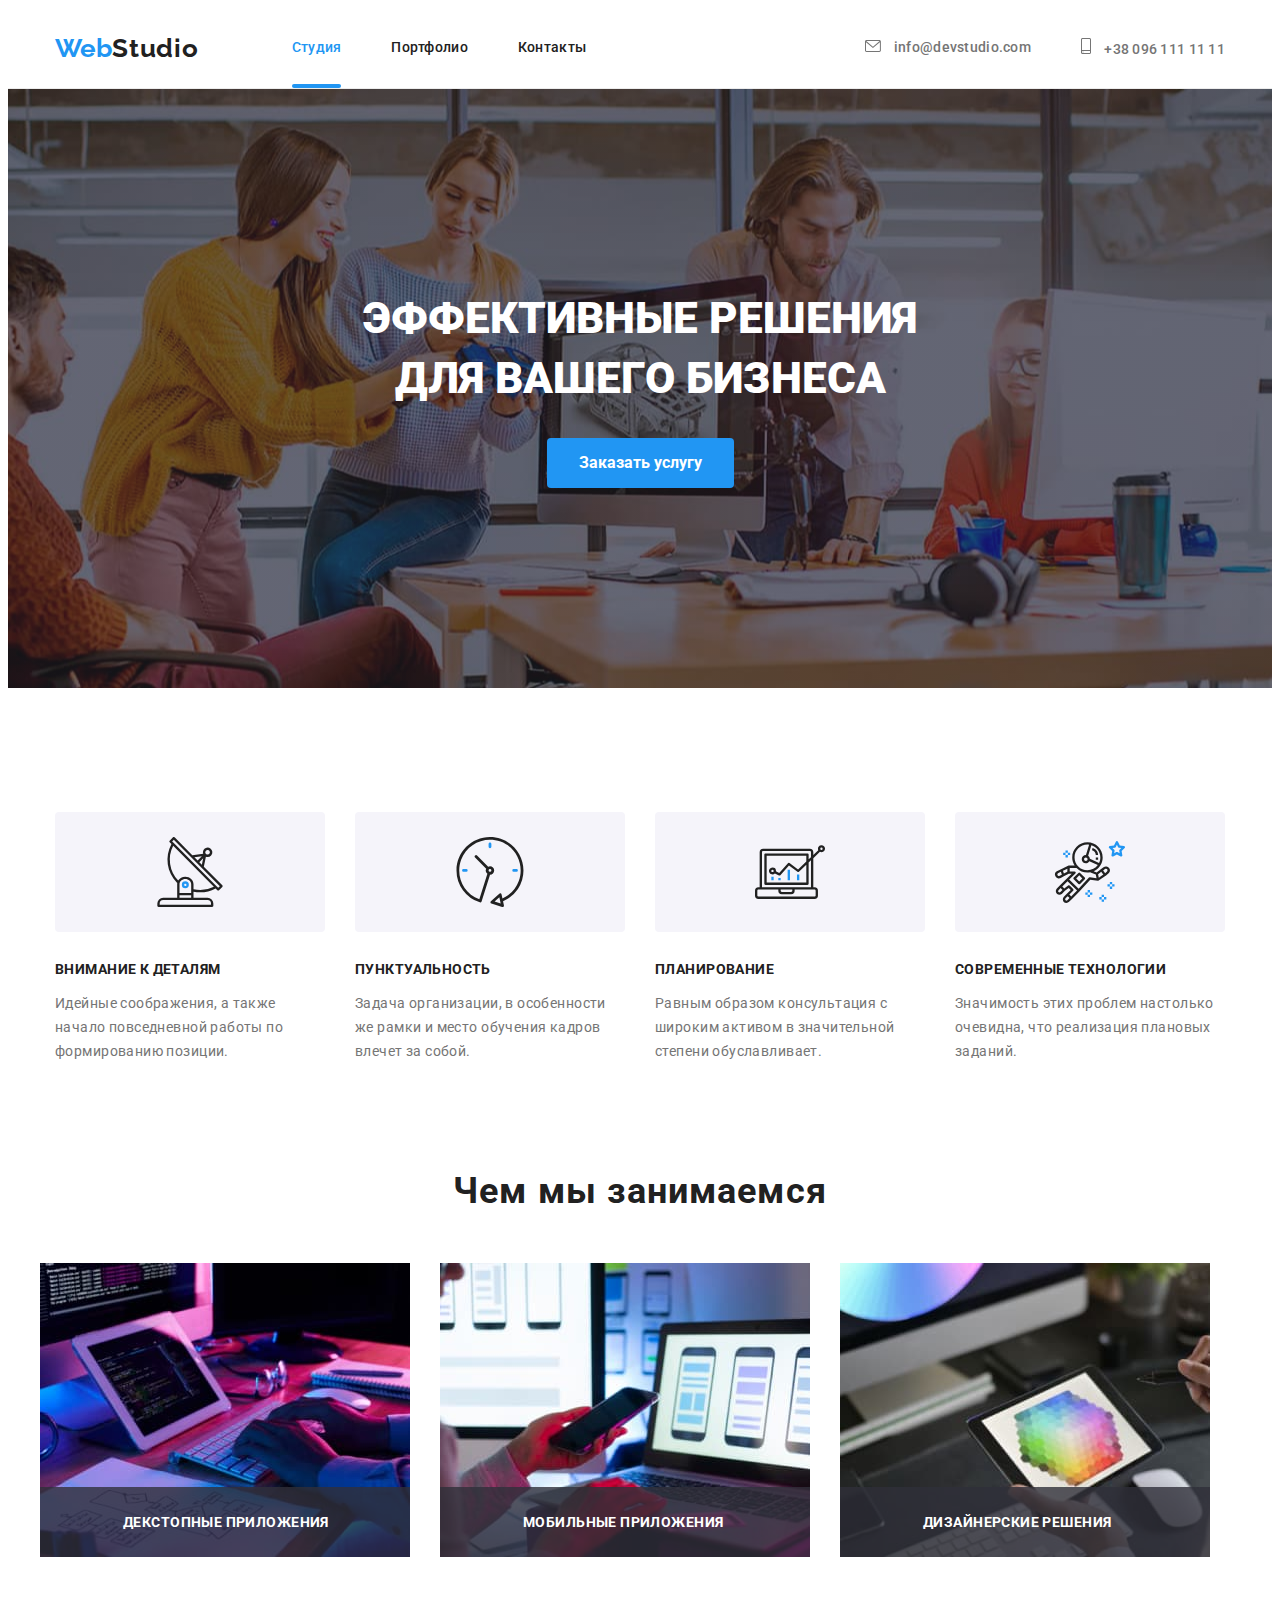
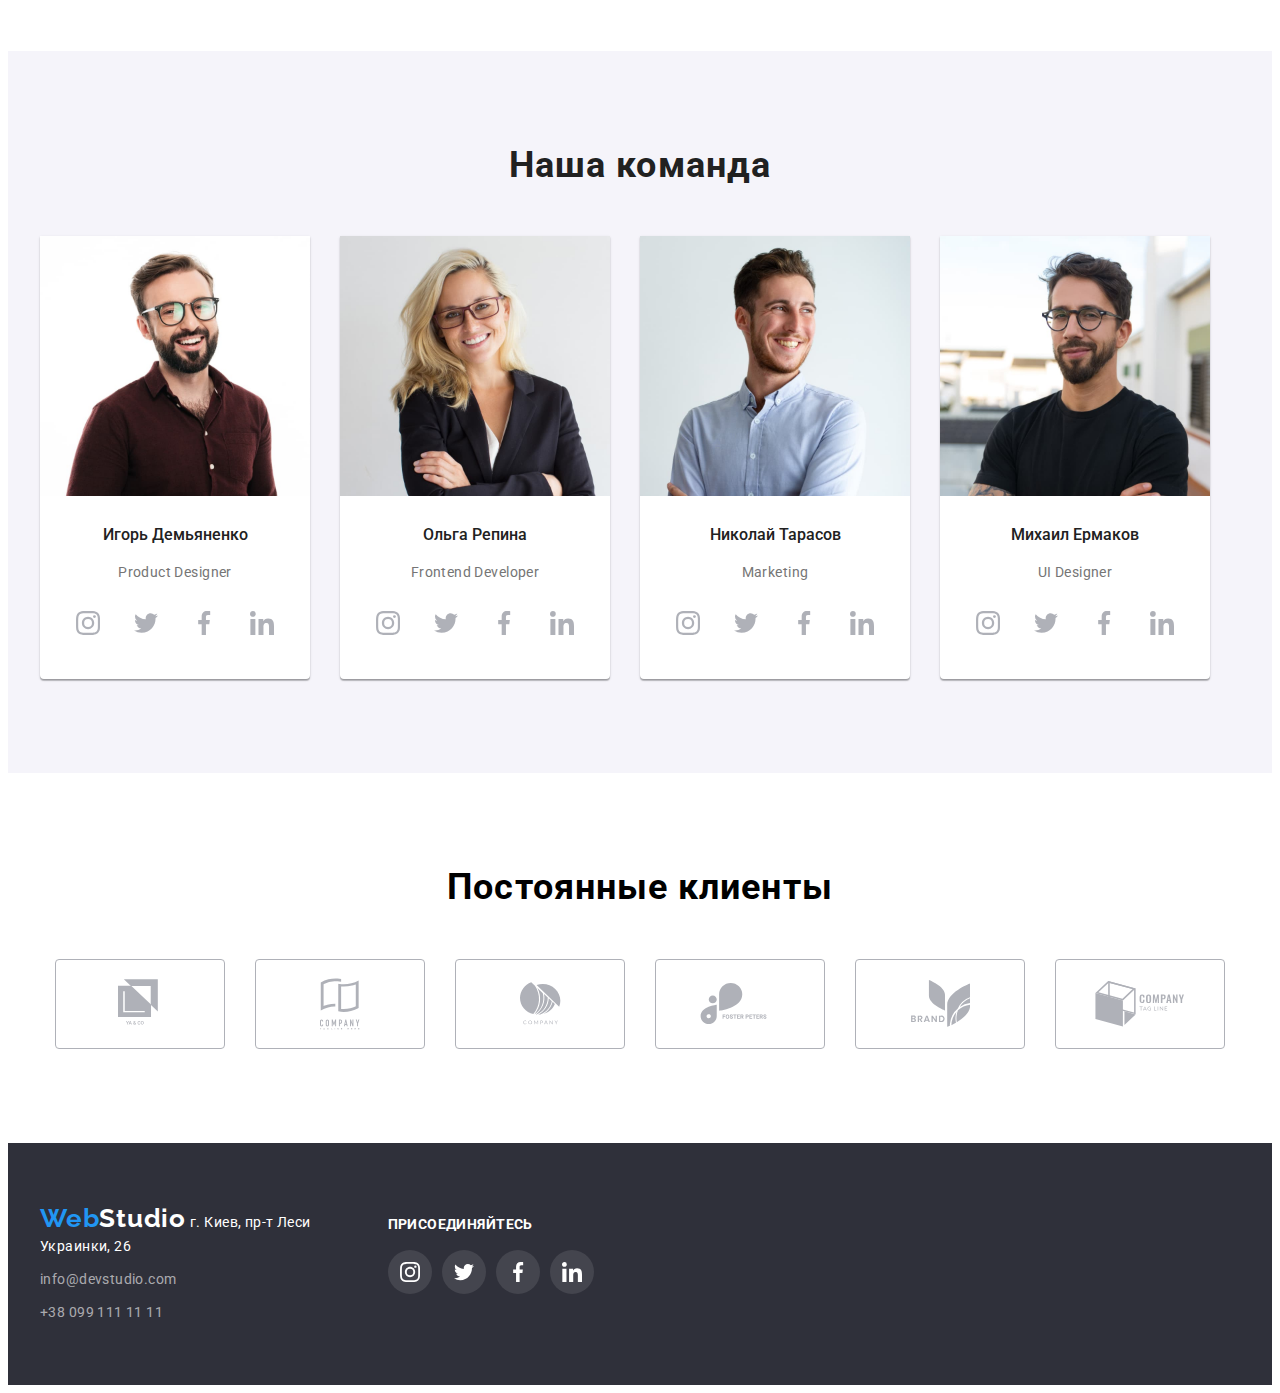
==== index.html @ 26e31c84 "cx" ====
<!DOCTYPE html>
<html lang="ru">

<head>

    <meta charset="UTF-8">
    <meta name="viewport" content="width=device-width, initial-scale=1.0">
    <title>Studio</title>
    <link rel="preconnect" href="https://fonts.gstatic.com">
    <link
        href="https://fonts.googleapis.com/css2?family=Raleway:wght@700&family=Roboto:wght@400;500;700;900&display=swap"
        rel="stylesheet">
    <link rel="stylesheet" href="https://cdnjs.cloudflare.com/ajax/libs/modern-normalize/0.2.0/modern-normalize.css"
        integrity="sha512-oxqL25oMBPTFLK5OOR4U/Y//5oyc+3B8MJVTuGD2FLdyA+VXlhKMyQ7YjHNSI5+CLk0UdMLw1lV64dDuT1Batw=="
        crossorigin="anonymous" />
    <link rel="stylesheet" href="css/style.css">


</head>

<body>
    <!--шапка-->
    <header>


        <nav class="conteiner-header main-nav">
            <a href="" class="logo">Web<span class="logotip">Studio</span></a>
            <ul class="menu-nav list">
                <li class="item ">
                    <a href="./index.html" class="saite-nav1 link-current">Студия</a>
                </li>
                <li class="item">
                    <a href="./portfolio.html" class="saite-nav1 ">Портфолио</a>
                </li>
                <li class="item">
                    <a href="" class="saite-nav1">Контакты</a>
                </li>
            </ul>

            <ul class="contacts list">

                <li class="item link ">


                    <a href="mailto:info@devstudio.com" class="saite-contacts">
                        <svg class="icon-mail ">
                            <use href=".//images/svg/clients.svg#envelope"></use>

                        </svg>
                        info@devstudio.com</a>

                </li>


                <li class="item link ">

                    <a href="tel:+380961111111" class="saite-contacts ">
                        <svg class="icon-phone">
                            <use href=".//images/svg/clients.svg#smartphone"></use>

                        </svg>
                        +38 096 111 11 11 </a>
                </li>

            </ul>

        </nav>

    </header>
    <!--Уникальный контент-->
    <main>

        <section class="hero">

            <h1 class="hero-title">ЭФФЕКТИВНЫЕ РЕШЕНИЯ <br> ДЛЯ ВАШЕГО БИЗНЕСА </h1>
            <button type="button" class="buttons" data-modal-open><span class="buts">Заказать услугу</span></button>


        </section>

        <!-- Наше преимущество-->
        <section class="section-about-us">
            <div class="section">
                <h2></h2>
                <ul class="about-us">
                    <li class=" feature1 feature-icon">

                        <h3 class="section-about-us-title">ВНИМАНИЕ К ДЕТАЛЯМ</h3>
                        <p>Идейные соображения, а также начало повседневной работы по формированию позиции.</p>
                    </li>
                    <li class="feature1 feature-icon">
                        <h3 class="section-about-us-title">ПУНКТУАЛЬНОСТЬ</h3>
                        <p>Задача организации, в особенности же рамки и место обучения кадров влечет за собой.</p>
                    </li>
                    <li class="feature1 feature-icon">

                        <h3 class="section-about-us-title">ПЛАНИРОВАНИЕ</h3>
                        <p>Равным образом консультация с широким активом в значительной степени обуславливает.</p>
                    </li>
                    <li class="feature1 feature-icon">

                        <h3 class="section-about-us-title">СОВРЕМЕННЫЕ ТЕХНОЛОГИИ</h3>
                        <p>Значимость этих проблем настолько очевидна, что реализация плановых заданий.</p>
                    </li>
                </ul>
            </div>
        </section>
        <!--Чем мы занимаемся-->
        <section class="container ">
            <!--Чем мы занимаемся-->

            <h2 class="what-we-do list">Чем мы занимаемся</h2>
            <ul class="block-title ">
                <li class="grid-title">

                    <img src="./images/img.jpg" alt="набор кода" width="370">
                    <p class="card-bg text">ДЕКСТОПНЫЕ ПРИЛОЖЕНИЯ</p>

                </li>
                <li class="grid-title">
                    <img src="./images/img1.jpg" alt="мобильное устройство" width="370">
                    <p class="card-bg text">МОБИЛЬНЫЕ ПРИЛОЖЕНИЯ</p>
                </li>
                <li class="grid-title">
                    <img src="./images/img2.jpg" alt="цветовая палитра" width="370">
                    <p class="card-bg text">ДИЗАЙНЕРСКИЕ РЕШЕНИЯ</p>
                </li>
            </ul>

        </section>
        <!--Наша команда-->


        <div class="banners">
            <section class="container section">

                <h2 class="we-1">Наша команда</h2>
                <ul class="our-team list">

                    <li class="team">
                        <img src="./images/img4.jpg" alt="Игорь Демьяненко" width="270">
                        <h3>Игорь Демьяненко</h3>
                        <p class="ihor1">Product Designer</p>
                        <ul class="social-team">
                            <li class="social-icon-link link">
                                <a href="" class="social-icon-link link">
                                    <svg class="team-icon link">
                                        <use href=".//images/svg/social-sprite.svg#instagram-2"></use>

                                    </svg>
                                </a>
                            </li>
                            <li class="social-icon-link link">
                                <a href="" class="social-icon-link link">
                                    <svg class="team-icon link">
                                        <use href=".//images/svg/social-sprite.svg#twitter-1"></use>

                                    </svg>
                                </a>
                            </li>
                            <li class="social-icon-link  link">
                                <a href="" class="social-icon-link link">
                                    <svg class="team-icon link">
                                        <use href=".//images/svg/social-sprite.svg#facebook-1"></use>

                                    </svg>
                                </a>
                            </li>
                            <li class="social-icon-link link">
                                <a href="" class="social-icon-link link">
                                    <svg class="team-icon link">
                                        <use href=".//images/svg/social-sprite.svg#linkedin-1"></use>

                                    </svg>
                                </a>
                            </li>
                        </ul>
                    </li>

                    <li class="team teams ">
                        <img src="./images/img5.jpg" alt="Ольга Репина" width="270">
                        <h3>Ольга Репина</h3>
                        <p class="ihor1">Frontend Developer</p>
                        <ul class="social-team">
                            <li class="social-icon-link link">
                                <a href="" class="social-icon-link link">
                                    <svg class="team-icon link">
                                        <use href=".//images/svg/social-sprite.svg#instagram-2"></use>

                                    </svg>
                                </a>
                            </li>
                            <li class="social-icon-link link">
                                <a href="" class="social-icon-link link">
                                    <svg class="team-icon link">
                                        <use href=".//images/svg/social-sprite.svg#twitter-1"></use>

                                    </svg>
                                </a>
                            </li>
                            <li class="social-icon-link  link">
                                <a href="" class="social-icon-link link">
                                    <svg class="team-icon link">
                                        <use href=".//images/svg/social-sprite.svg#facebook-1"></use>

                                    </svg>
                                </a>
                            </li>
                            <li class="social-icon-link  link">
                                <a href="" class="social-icon-link link">
                                    <svg class="team-icon link">
                                        <use href=".//images/svg/social-sprite.svg#linkedin-1"></use>

                                    </svg>
                                </a>
                            </li>
                        </ul>
                    </li>
                    <li class="team teams">
                        <img src="./images/img6.jpg" alt="Николай Тарасов" width="270">
                        <h3>Николай Тарасов</h3>
                        <p class="ihor1">Marketing</p>
                        <ul class="social-team">
                            <li class="social-icon-link">
                                <a href="" class="social-icon-link link">
                                    <svg class="team-icon link">
                                        <use href=".//images/svg/social-sprite.svg#instagram-2"></use>

                                    </svg>
                                </a>
                            </li>
                            <li class="social-icon-link">
                                <a href="" class="social-icon-link link">
                                    <svg class="team-icon link">
                                        <use href=".//images/svg/social-sprite.svg#twitter-1"></use>

                                    </svg>
                                </a>
                            </li>
                            <li class="social-icon-link ">
                                <a href="" class="social-icon-link link">
                                    <svg class="team-icon link">
                                        <use href=".//images/svg/social-sprite.svg#facebook-1"></use>

                                    </svg>
                                </a>
                            </li>
                            <li class="social-icon-link">
                                <a href="" class="social-icon-link link">
                                    <svg class="team-icon link">
                                        <use href=".//images/svg/social-sprite.svg#linkedin-1"></use>

                                    </svg>
                                </a>
                            </li>
                        </ul>
                    </li>
                    <li class="team teams">
                        <img src="./images/img7.jpg" alt="Михаил Ермаков" width="270">
                        <h3>Михаил Ермаков</h3>
                        <p class="ihor1">UI Designer</p>
                        <ul class="social-team">
                            <li class="social-icon-link">
                                <a href="" class="social-icon-link link">
                                    <svg class="team-icon link">
                                        <use href=".//images/svg/social-sprite.svg#instagram-2"></use>

                                    </svg>
                                </a>
                            </li>
                            <li class="social-icon-link">
                                <a href="" class="social-icon-link link">
                                    <svg class="team-icon link">
                                        <use href=".//images/svg/social-sprite.svg#twitter-1"></use>

                                    </svg>
                                </a>
                            </li>
                            <li class="social-icon-link ">
                                <a href="" class="social-icon-link link">
                                    <svg class="team-icon link">
                                        <use href=".//images/svg/social-sprite.svg#facebook-1"></use>

                                    </svg>
                                </a>
                            </li>
                            <li class="social-icon-link">
                                <a href="" class="social-icon-link link">
                                    <svg class="team-icon link">
                                        <use href=".//images/svg/social-sprite.svg#linkedin-1"></use>

                                    </svg>
                                </a>
                            </li>
                        </ul>
                    </li>
                </ul>

            </section>
        </div>

        <section class="client-position sections">
            <div class="hh">
                <h2 class="position">Постоянные клиенты</h2>

                <ul class="lf grid">
                    <li class="fl  grid-item">

                        <a href="" class=" link  icon-client" target="_self" rel="noreferrer noopener">
                            <svg class="client link" width="44" height="49">
                                <use href=".//images/svg/clients.svg#logo-1"></use>
                            </svg>
                        </a>
                    </li>
                    <li class="fl  grid-item">
                        <a href="" class=" link icon-client" target="_self" rel="noreferrer noopener">
                            <svg class="client link" width="40" height="52">
                                <use href=".//images/svg/clients.svg#logo-2"></use>
                            </svg>
                        </a>
                    </li>
                    <li class="fl  grid-item">
                        <a href="" class=" link icon-client" target="_self" rel="noreferrer noopener">
                            <svg class="client link" width="41" height="43">
                                <use href=".//images/svg/clients.svg#logo-3"></use>
                            </svg>
                        </a>
                    </li>
                    <li class="fl  grid-item">
                        <a href="" class=" link icon-client" target="_self" rel="noreferrer noopener">
                            <svg class="client  link" width="80" height="42">
                                <use href=".//images/svg/clients.svg#logo-4"></use>
                            </svg>
                        </a>
                    </li>
                    <li class="fl  grid-item">
                        <a href="" class=" link icon-client" target="_self" rel="noreferrer noopener">
                            <svg class="client link" width="59" height="47">
                                <use href=".//images/svg/clients.svg#logo-5"></use>
                            </svg>
                        </a>
                    </li>
                    <li class="fls  grid-item">
                        <a href="" class=" link icon-client" target="_self" rel="noreferrer noopener">
                            <svg class="client link" width="90" height="46">
                                <use href=".//images/svg/clients.svg#logo-6"></use>
                            </svg>
                        </a>
                    </li>

                </ul>
            </div>
        </section>

    </main>
    <!--подвал-->

    <footer class="footer">
        <div class="container our-contacts">
            <div class="card-footer">
                <a class="link logos" href="./index.html"><span class="logo-color">Web</span>Studio</a>
                <a class="address link" href="https://goo.gl/maps/kpo2gFMixc3sEq3g6" rel="noopener noreferrer nofollow"
                    target="_blank">г. Киев, пр-т Леси Украинки, 26</a>
                <ul class="list">
                    <li class="address-item ">
                        <a class="contacts-footer link" href="mailto:info@devstudio.com">info@devstudio.com</a>
                    </li>
                    <li class="address-item"><a class="contacts-footer" href="tel:+380991111111">+38 099 111 11 11</a>
                    </li>
                </ul>
            </div>
            <div class="card-footer social-networks">
                <h2 class="join">присоединяйтесь</h2>
                <ul class="list social-networks-list">
                    <li class="networks-list">
                        <a class="networks-list-link link" href="https://www.instagram.com/dad_maksim/?hl=ru"
                            aria-label="Ссылка на instagram" target="_self" rel="noreferrer noopener">
                            <svg class="network-icon link" width="20px" height="20px">
                                <use href=".//images/svg/sprite.svg#instagram"></use>
                            </svg>
                        </a>
                    </li>
                    <li class="networks-list">
                        <a class="networks-list-link link" href="" aria-label="Ссылка на twitter" target="_self"
                            rel="noreferrer noopener">
                            <svg class="network-icon link" width="20px" height="20px">
                                <use href=".//images/svg/sprite.svg#twitter"></use>
                            </svg>
                        </a>
                    </li>
                    <li class="networks-list">
                        <a class="networks-list-link link" href="" aria-label="Ссылка на facebook" target="_self"
                            rel="noreferrer noopener">
                            <svg class="network-icon" width="20px" height="20px">
                                <use href=".//images/svg/sprite.svg#facebook"></use>
                            </svg>
                        </a>
                    </li>
                    <li class="networks-list">
                        <a class="networks-list-link link" href="" aria-label="Ссылка на linkedin" target="_self"
                            rel="noreferrer noopener">
                            <svg class="network-icon" width="20px" height="20px">
                                <use href=".//images/svg/sprite.svg#linkedin"></use>
                            </svg>
                        </a>
                    </li>
                </ul>

            </div>
            <!--<div class="card-footer">
    <p>Подпишитесь на рассылку</p>
</div>-->
        </div>
    </footer>
<div class="backdrop is-hidden" data-modal>
    <div class="modal">
        <button class="buttom-close" data-modal-close>

            <svg class="icon-close" width="11" height="11">
                <use href="./images/close-new.svg#icon-close"></use>
            </svg>
        </button>
        <form>
            <h3 class="form-text">Оставьте свои данные, мы вам перезвоним</h3>
            <label for="name">Имя</label>
            <input type="text" name="name" id="name">

            <label for="phone">Телефон</label>
            <input type="tel" name="phone" id="phone">

            <label for="mail">Почта</label>
            <input type="email" name="mail" id="mail">
            <button type="submit">Отправить</button>
        </form>

    </div>
</div>
<script src="./js/modal.js"></script>
<script>
    (() => {

        document
            .querySelector('.js-speaker-form')
            .addEventListener('submit', e => {

                e.preventDefault();



                new FormData(e.currentTarget).forEach((value, name) =>

                    console.log(`${name}: ${value}`),

                );

            });

    })();
</script>
</body>



</html>
---- css/style.css ----
html {
  box-sizing: border-box;
}

*,
*::after,
*::before {
  box-sizing: inherit;
}

h1,
h2,
h3,
h4,
h5,
h6,
p {
  margin-top: 0;
}
.list {
  list-style: none;
  padding-left: 0;
  margin: 0;
}

.link {
  text-decoration: none;
  color: inherit;

  transition: transform 500ms cubic-bezier(0.4, 0, 0.2, 1), background-color 500ms cubic-bezier(0.4, 0, 0.2, 1);
}
img {
  display: block;
  max-width: 100%;
  height: auto;
}
:root {
  --background-color: #fff;
  --primary-text-color: #757575;
  --hover-color: #2196f3;
  --title-color: #212121;
  --white-color-text: #ffffff;
  --text-black-color: #000000;
  --bg-color: #2f303a;
  --buttos-hover-color: #188ce8;
  --our-backgraund-color: #f5f4fa;
  --portfolio-background-color: #e5e5e5;
  --social-team-icon-color: #afb1b8;

  --card-set-gap: 30px;
  --card-shadow-hover: 0px 1px 1px rgba(0, 0, 0, 0.12), 0px 4px 4px rgba(0, 0, 0, 0.06), 1px 4px 6px rgba(0, 0, 0, 0.16);
  --card-shadow: 0px 0px 0px 1px rgba(0, 0, 0, 0.12);
  --foto-bg-color: rgba(47, 48, 58, 0.8);
}

.body {
  font-family: 'Roboto', sans-serif;
  font-family: 'Raleway', sans-serif;
  background-color: var(--background-color);
  margin: 0px;
  line-height: 1.5;
}

a {
  text-decoration: none;
}

ul {
  list-style: none;
}

p {
  font-family: Roboto;
  font-style: normal;
  font-weight: normal;
  font-size: 14px;
  line-height: 1.71;
  /* or 171% */

  letter-spacing: 0.03em;
  color: var(--primary-text-color);
}
h2 {
  font-family: Roboto;
  font-style: normal;
  font-weight: bold;
  font-size: 36px;
  line-height: 1.16;
  text-align: center;
  letter-spacing: 0.03em;

  color: var(--title-color);
}
/* CONTAINER */
.containers-portfolio {
  width: 1200px;
  padding-left: 15px;
  padding-right: 15px;
  margin-left: auto;
  margin-right: auto;
}
.conteiner-header {
  margin-right: auto;
  margin-left: auto;
  padding: 0px 15px;
  width: 1200px;
  height: 80px;
}
header {
  border-bottom: 1px solid #ececec;
}

.logo {
  font-family: Raleway;
  font-style: normal;
  font-weight: bold;
  font-size: 26px;
  line-height: 1.19;
  color: var(--hover-color);
}

.logotip {
  font-family: Raleway;
  font-style: normal;
  font-weight: bold;
  font-size: 26px;
  line-height: 1.19;
  /* identical to box height */

  letter-spacing: 0.03em;
  color: var(--title-color);
}

.logo:hover,
.logotip:hover {
  color: var(--hover-color);
}
.link-current,
.link:hover,
.link:focus,
.contacts:focus,
.contacts:hover,
.contacts-footer:hover,
.contacts-footer:focus {
  color: var(--special-text-color);
}
.link-current {
  position: relative;
}
.link-current::after {
  position: absolute;
  content: '';
  display: block;
  height: 4px;
  width: 100%;
  border-radius: 2px;
  bottom: 0;

  background-color: var(--hover-color);
}

/*main-nav*/
.main-nav {
  display: flex;
  align-items: center;
}

/*menu*/
.menu-nav .item + .item {
  margin-left: 50px;
}

.menu-nav {
  display: flex;
  margin-left: 93px;
}

.saite-nav1 {
  display: block;
  padding-top: 32px;
  padding-bottom: 32px;

  font-family: Roboto;
  font-style: normal;
  font-weight: 500;
  font-size: 14px;
  line-height: 1.14;
  letter-spacing: 0.02em;
  text-decoration: none;
  cursor: pointer;
  color: var(--title-color);
}

.saite-nav1:hover,
.saite-nav1:focus {
  color: var(--hover-color);
}
/*icon header*/

.icon-mail {
  width: 16px;
  height: 12px;
  fill: var(--primary-text-color);
  margin-right: 10px;
}

.icon-phone {
  width: 10px;
  height: 16px;
  fill: var(--primary-text-color);
  margin-right: 10px;
}
.icon-mail,
.icon-phone {
  align-items: center;
}
.contacts {
  display: flex;
  margin-left: auto;
}

.contacts .item + .item {
  margin-left: 50px;
}

.saite-contacts {
  font-family: Roboto;
  font-style: normal;
  font-weight: 500;
  font-size: 14px;
  line-height: 1.14;
  letter-spacing: 0.02em;

  color: var(--primary-text-color);
}
.saite-contacts:hover,
.saite-contacts:focus {
  color: var(--hover-color);
}
.saite-contacts:hover .icon-phone,
.saite-contacts:focus .icon-phone {
  stroke: var(--hover-color);
}
.saite-contacts:hover .icon-mail,
.saite-contacts:focus .icon-mail {
  stroke: var(--hover-color);
}
/* banner*/
.banner {
  height: 600px;

  background-color: var(--bg-color);
}

/*hero-title*/
.hero {
  align-items: center;
  text-align: center;

  padding-top: 200px;
  padding-bottom: 200px;

  background-image: linear-gradient(rgba(47, 48, 58, 0.4), rgba(47, 48, 58, 0.4)), url(../images/bg-image.jpeg);
  background-repeat: no-repeat;
  background-position: center;
}

.hero-title {
  font-family: Roboto;
  font-style: normal;
  font-weight: 900;
  font-size: 44px;
  line-height: 1.36;

  color: var(--white-color-text);
}
/*button*/
.buttons {
  background: var(--hover-color);

  padding: 10px 32px 10px 32px;
  border-radius: 4px;
  border: none;
  cursor: pointer;
}

.buttons:hover,
.buttons:focus {
  background: var(--buttos-hover-color);
  box-shadow: 0px 4px 4px rgba(0, 0, 0, 0.15);
  border-radius: 4px;
}

.buts {
  font-family: Roboto;
  font-style: normal;
  font-weight: bold;
  font-size: 16px;
  line-height: 1.87;
  /* identical to box height, or 187% */

  color: var(--white-color-text);
}

.buts:hover,
.buts:focus {
  font-family: Roboto;
  font-style: normal;
  font-weight: bold;
  font-size: 16px;
  line-height: 1.87;

  color: var(--white-color-text);
}

.section {
  padding-top: 94px;
  padding-bottom: 94px;
}

.about-us {
  display: flex;
  justify-content: center;
  padding-left: 0px;
  font-family: Roboto;
  font-style: normal;
  font-weight: bold;
  font-size: 14px;
  line-height: 1.14;
  letter-spacing: 0.03em;

  color: var(--title-color);
}

.section-about-us-title {
  font-family: Roboto;
  font-style: normal;
  font-weight: bold;
  font-size: 14px;
  line-height: 1.14;
  letter-spacing: 0.03em;

  color: var(--title-color);
}

.about-us .feature1 + .feature1 {
  margin-left: 30px;
}

.feature1 {
  height: 251px;
  width: 270px;
  align-items: center;
}
/*icon center*/
.feature-icon::before {
  display: block;
  content: '';
  height: 120px;

  background-size: contain;
  background-position: center;
  margin-bottom: 30px;
}
.feature-icon:nth-child(1):before {
  background-image: url(../images/svg/Group\ 1.svg);
}
.feature-icon:nth-child(2):before {
  background-image: url(../images/svg/Group\ 2.svg);
}
.feature-icon:nth-child(3):before {
  background-image: url(../images/svg/Group\ 3.svg);
}
.feature-icon:nth-child(4):before {
  background-image: url(../images/svg/Group\ 4.svg);
}
/*what-we-do*/

.what-we-do {
  margin-bottom: 50px;
}

.block-title {
  display: flex;
  text-align: center;
  padding-left: 0px;
  padding-top: 0px;
  margin-top: 0px;
  margin-bottom: 0px;
  padding-bottom: 94px;
  position: relative;
}

.block-title .grid-title + .grid-title {
  padding-left: 30px;
}

.container {
  margin-left: auto;
  margin-right: auto;
  padding: 0px 15pxpx;
  width: 1200px;
}
.card-bg {
  display: flex;
  position: absolute;
  top: 224px;
  /* right: 0; */
  width: 370px;
  height: 70px;

  background-color: var(--foto-bg-color);
}
.text {
  font-family: Roboto;
  font-style: normal;
  font-weight: bold;
  font-size: 14px;
  line-height: 16px;
  text-align: center;
  letter-spacing: 0.03em;
  text-transform: uppercase;

  color: #ffffff;
  padding-top: 27px;
  margin-bottom: 0px;
  padding-left: 83px;
}
/*our-team*/

.we-1 {
  font-family: Roboto;
  font-style: normal;
  font-weight: bold;
  font-size: 36px;
  line-height: 1.16;
  text-align: center;
  letter-spacing: 0.03em;
  color: var(--title-color);

  margin-bottom: 50px;
}

h3 {
  font-family: Roboto;
  font-style: normal;
  font-weight: 500;
  font-size: 16px;
  line-height: 1.18;
  color: var(--title-color);
  margin-top: 30px;
}

.banners {
  background-color: var(--our-backgraund-color);
}

.our-team {
  display: flex;
  flex-wrap: wrap;
  width: 1200px;
}

.our-team .team + .team + .team {
  margin-left: 30px;
}

.teams {
  margin-left: 30px;
}

.team {
  background-color: var(--white-color-text);
  border-bottom-left-radius: 4px;
  border-bottom-right-radius: 4px;
  box-shadow: 0px 1px 3px rgb(0 0 0 / 12%), 0px 1px 1px rgb(0 0 0 / 14%), 0px 2px 1px rgb(0 0 0 / 20%);
  border-radius: 0px 0px 4px 4px;
  text-align: center;
}
.ihor1 {
  margin: 0;
}
.teem {
  margin-top: 30px;
}
.teams-icon {
  height: 44px;
  width: 44px;

  display: inline-flex;
}

/*team-icon*/
.team-icon {
  display: inline-flex;
  justify-items: center;
  align-items: center;
  margin-left: 10px;
  margin-right: 10px;
  fill: var(--social-team-icon-color);
  cursor: pointer;
}
.social-icon-link:hover,
.social-icon-link:focus {
  fill: var(--white-color-text);
}
.social-icon-link:hover .team-icon,
.social-icon-link:focus .team-icon {
  fill: var(--white-color-text);
}
.social-team {
  padding: 0;
  margin-bottom: 30px;
  margin-top: 16px;
}

/*clients icon*/
.position {
  font-family: Roboto;
  font-style: normal;
  font-weight: bold;
  font-size: 36px;
  line-height: 1.16;
  text-align: center;
  letter-spacing: 0.03em;

  color: var(--text-black-color);

  margin-bottom: 50px;
}
.grid {
  display: flex;
  flex-wrap: wrap;

  justify-items: center;
  align-items: center;

  margin-top: 0;
  margin-bottom: 94px;
}

.grid-item.fl.lf.grid {
  flex-basis: calc((100% - 30px * 6) / 6);
  margin-top: 30px;
  margin-left: 30px;
}
.icon-client {
  fill: var(--social-team-icon-color);
}
.client-position a {
  display: inline-flex;
  justify-content: center;
  align-items: center;
  width: 170px;
  height: 90px;
  border: 1px solid var(--social-team-icon-color);
  border-radius: 4px;
  margin-left: auto;
  margin-right: auto;
}
.sections {
  margin-top: 94px;
}

.hh {
  width: 1200px;
  padding-right: 15px;
  padding-left: 15px;
  margin-right: auto;
  margin-left: auto;
}
.lf {
  padding-left: 0;
}
.fl {
  width: 170px;
  height: 90px;
  display: inline-grid;
  margin-right: 30px;
}

.fls {
  width: 170px;
  height: 90px;
  display: inline-grid;
}
.icon-client:hover,
.icon-client:focus {
  fill: var(--hover-color);
  border: 1px solid var(--hover-color);
}
.client:hover .icon-client,
.client:focus .icon-client {
  stroke: var(--hover-color);
}

/*footer*/
footer {
  background-color: var(--bg-color);
  padding-bottom: 60px;

  flex-basis: calc((50% - 45px) / 2);
}
.flex {
  flex-basis: calc((50% - 45px) / 2);
}
.logos {
  font-family: Raleway;
  font-style: normal;
  font-weight: bold;
  font-size: 26px;
  line-height: 1.19;

  letter-spacing: 0.03em;

  color: var(--white-color-text);
}

.logo-color {
  font-family: Raleway;
  font-style: normal;
  font-weight: bold;
  font-size: 26px;
  line-height: 1.19;
  letter-spacing: 0.03em;
  color: var(--hover-color);
}

.logos:hover,
.logo-color:hover,
.contact-links:hover,
.contact-links:hover {
  color: var(--hover-color);
}

.contact-list {
  font-family: Roboto;
  font-style: normal;
  font-weight: normal;
  font-size: 14px;
  line-height: 1.71;
  padding-top: 20px;
  margin-bottom: 0px;
  /* or 171% */

  letter-spacing: 0.03em;

  color: var(--white-color-text);
}

.contact-links {
  font-family: Roboto;
  font-style: normal;
  font-weight: normal;
  font-size: 14px;
  line-height: 1.71;
  /* or 171% */
  padding-top: 9px;
  letter-spacing: 0.03em;

  color: rgba(255, 255, 255, 0.6);
}
/*icon social*/
.social-link {
  padding-left: 400px;
  padding-top: 50px;
  flex-basis: calc((50% - 45px) / 2);

  height: 80px;
}
.come-on {
  font-family: Roboto;
  font-style: normal;
  font-weight: bold;
  font-size: 14px;
  line-height: 0.87;
  letter-spacing: 0.03em;
  text-transform: uppercase;

  color: var(--white-color-text);
  margin-bottom: 0;
  padding-bottom: 20px;
  padding-top: 10px;
  margin-left: 45px;
}
.social {
  display: flex;
  display: inline;
}
.social-icon-link {
  display: inline-flex;
  cursor: pointer;
  width: 44px;
  height: 44px;
  border-radius: 50%;
  background-color: rgba(255, 255, 255, 0.1);
}

.icon {
  height: 20px;
  width: 20px;
  margin-left: 12px;
  margin-right: 12px;
  margin-top: 12px;
  display: inline-flex;
  justify-items: center;
  align-items: center;
  fill: var(--white-color-text);
  cursor: pointer;
}

.social-icon-link:hover,
.social-icon-link:focus {
  background-color: var(--hover-color);

  fill: var(--white-color-text);
  outline: none;
}

.social-icon-link:not(:last-child) {
  margin-right: 10px;
}
.rs {
  padding-top: 9px;
}
.networks-list-link:hover,
.networks-list-link:focus {
  background-color: var(--hover-color);
  outline: none;
  border-radius: 50%;
}
/*new footer*/
.footer {
  padding-top: 60px;
  padding-bottom: 60px;
}

.join {
  display: flex;
  font-family: Roboto;
  font-style: normal;
  font-weight: bold;
  font-size: 14px;
  line-height: 0.87;
  letter-spacing: 0.03em;
  text-transform: uppercase;

  color: var(--white-color-text);
  margin-bottom: 20px;
}

.our-contacts {
  display: flex;
}

.card-footer {
  flex-basis: calc((50% - 45px) / 2);
}
.card-footer:last-child {
  flex-basis: calc(50% - 15px);
}
.social-networks {
  margin-left: 70px;
  padding-top: 15px;
}

.social-networks-list {
  display: inline-flex;
}

.networks-list-link {
  display: flex;
  justify-content: center;
  align-items: center;
  width: 44px;
  height: 44px;
  border-radius: 50%;
  background-color: rgba(255, 255, 255, 0.1);
}
.networks-list:not(:last-child) {
  margin-right: 10px;
}

.networks-list-link:hover,
.networks-list-link:focus {
  background-color: var(--hover-color);
}

.network-icon {
  fill: var(--white-color-text);
}

.address {
  font-family: Roboto;
  font-style: normal;
  font-weight: normal;
  font-size: 14px;
  line-height: 1.71;
  padding-top: 20px;
  margin-bottom: 0px;
  /* or 171% */

  letter-spacing: 0.03em;

  color: var(--white-color-text);
}

.address-item {
  font-family: Roboto;
  font-style: normal;
  font-weight: normal;
  font-size: 14px;
  line-height: 1.71;
  /* or 171% */
  padding-top: 9px;
  letter-spacing: 0.03em;

  color: rgba(255, 255, 255, 0.6);
}
.link-current,
.link:hover,
.link:focus,
.contacts:focus,
.contacts:hover,
.contacts-footer:hover,
.contacts-footer:focus {
  color: var(--hover-color);
}

.contacts-footer {
  color: rgba(255, 255, 255, 0.6);
  text-decoration: none;
}

/*portfolio html*/
.portfolio-logo {
  font-family: Raleway;
  font-style: normal;
  font-weight: bold;
  font-size: 26px;
  line-height: 1.19;
  /* identical to box height */

  letter-spacing: 0.03em;
  color: var(--hover-color);
}

.portfolio-logotipe {
  font-family: Raleway;
  font-style: normal;
  font-weight: bold;
  font-size: 26px;
  line-height: 1.19;
  /* identical to box height */

  letter-spacing: 0.03em;

  color: var(--text-black-color);
}

.portfolio-link {
  font-family: Roboto;
  font-style: normal;
  font-weight: 500;
  font-size: 14px;
  line-height: 1.14;
  letter-spacing: 0.02em;

  color: var(--title-color);
}

.portfolio-logotipe:hover {
  color: var(--hover-color);
}

.portfolio-contacts {
  font-family: Roboto;
  font-style: normal;
  font-weight: 500;
  font-size: 14px;
  line-height: 1.14;
  letter-spacing: 0.02em;

  color: var(--primary-text-color);
}

/*навигация*/
.visually {
  display: none;
}

/*навигация*/
.conteiner-portfolio {
  padding-bottom: 94px;
  padding-top: 94px;
}

.filters {
  display: flex;
  justify-content: center;
  margin-bottom: 50px;
  padding-left: 30px;
}
/*conteiner -main*/
.conteiner {
  width: 1170px;
  margin-left: auto;
  margin-right: auto;
  padding-top: 94px;
  padding-bottom: 94px;
  background-color: blue;
}
.all:hover {
  color: var(--white-color-text);
}
/*проекты*/
.filter {
  display: flex;
  justify-content: center;
  margin-bottom: 50px;
}

.filter-button {
  font-family: Roboto;
  font-style: normal;
  font-weight: 500;
  font-size: 16px;
  line-height: 1.62;
  text-align: center;
  background-color: var(--our-backgraund-color);
  border-radius: 4px;
  border: none;
  margin-right: 8px;
  min-width: 73px;
  padding: 6px 22px;
  cursor: pointer;
}

.filter-button:hover,
.filter-button:focus {
  background-color: var(--hover-color);
  color: var(--white-color-text);
  box-shadow: 0px 3px 1px rgba(0, 0, 0, 0.1), 0px 1px 2px rgba(0, 0, 0, 0.08), 0px 2px 2px rgba(0, 0, 0, 0.12);
  border-radius: 4px;
}

/*.portfolio {
  background: #e5e5e5;
}*/

/* CARD SET */
.card-set {
  padding: 0;
  margin: 0;
  list-style: none;

  display: flex;
  flex-wrap: wrap;
  margin-left: calc(-1 * var(--card-set-gap));
  margin-top: calc(-1 * var(--card-set-gap));
}

.card-set > .item {
  flex-basis: calc(100% / 3 - var(--card-set-gap));
  margin-left: var(--card-set-gap);
  margin-top: var(--card-set-gap);
}

/* CARD */
.card {
  box-shadow: var(--card-shadow);
  border-radius: 4px;
  overflow: hidden;
}

.portfolios-link:hover,
.portfolios-link:focus {
  box-shadow: var(--card-shadow-hover);
  border-radius: 4px;
  color: var(--hover-color);
}
.portfolios-link {
  cursor: pointer;
}

.card-content {
  padding: 20px 24px;
}

.card-text {
  margin-top: 4px;
  margin-bottom: 0px;
}
.card-main {
  margin: 0px;
}
.project-titles {
  font-family: Roboto;
  font-style: normal;
  font-weight: bold;
  font-size: 18px;
  line-height: 2;

  letter-spacing: 0.06em;
  padding-left: 24px;
  padding-top: 10px;
  padding-bottom: 4px;
  color: var(--title-color);
}
.project-title {
  font-family: Roboto;
  font-style: normal;
  font-weight: normal;
  font-size: 16px;
  line-height: 1.87;

  letter-spacing: 0.03em;
  padding-left: 24px;
  padding-bottom: 20px;
}
.items {
  width: 370px;
  height: 404px;
  left: 215px;
  top: 1130px;

  background: #ffffff;
  border: 1px solid #eeeeee;
  box-sizing: border-box;
}

/* portfolio footer*/
.footer-nav {
  width: 1600px;
  height: 252px;
  left: 0px;
  top: 1628px;

  background: var(--bg-color);
}
.portfolio-contacts:hover,
.web:hover,
.portfolio-mail:hover,
.portfolio-phone:hover {
  color: var(--hover-color);
}

.logo1 {
  font-family: Raleway;
  font-style: normal;
  font-weight: bold;
  font-size: 26px;
  line-height: 1.19;
  /* identical to box height */

  letter-spacing: 0.03em;

  color: var(--hover-color);
}
.web {
  font-family: Raleway;
  font-style: normal;
  font-weight: bold;
  font-size: 26px;
  line-height: 1.19;
  /* identical to box height */

  letter-spacing: 0.03em;

  color: var(--white-color-text);
}
.portfolio-address {
  font-family: Roboto;
  font-style: normal;
  font-weight: normal;
  font-size: 14px;
  line-height: 1.71;
  /* or 171% */

  letter-spacing: 0.03em;

  color: var(--white-color-text);
}
.portfolio-mail {
  font-family: Roboto;
  font-style: normal;
  font-weight: normal;
  font-size: 14px;
  line-height: 1.71;
  /* or 171% */

  letter-spacing: 0.03em;

  color: rgba(255, 255, 255, 0.6);
}
.portfolio-phone {
  font-family: Roboto;
  font-style: normal;
  font-weight: normal;
  font-size: 14px;
  line-height: 1.71;
  /* or 171% */

  letter-spacing: 0.03em;

  color: rgba(255, 255, 255, 0.6);
}
/*madal*/
.backdrop {
  position: fixed;
  top: 0;
  left: 0;
  width: 100%;
  height: 100%;
  background-color: rgba(0, 0, 0, 0.2);

  z-index: 2;
  transition: opacity 1000ms cubic-bezier(0.4, 0, 0.2, 1);
}
.backdrop.is-hidden {
  opacity: 0;
  pointer-events: none;
}

.modal {
  position: absolute;
  top: 50%;
  left: 50%;

  width: 528px;
  height: 581px;
  padding-top: 40px;
  padding-right: 40px;
  padding-left: 40px;
  background-color: rgba(255, 255, 255, 1);
  box-shadow: 0px 1px 3px rgba(0, 0, 0, 0.12), 0px 1px 1px rgba(0, 0, 0, 0.14), 0px 2px 1px rgba(0, 0, 0, 0.2);
  border-radius: 4px;
  transform: translate(-50%, -50%) scale(1);
}

.t {
  margin-top: 50px;
  margin-left: 100px;
  margin-right: 100px;
}
.modal:hover {
  transition-property: initial;
  transition-duration: 250ms;
  transition-timing-function: linear;
  transition-delay: 0;
}
.buttom-close {
  position: absolute;
  top: 8px;
  right: 8px;
  width: 30px;
  height: 30px;

  background-color: transparent;
  border: 1px solid rgba(0, 0, 0, 0.1);
  border-radius: 50%;
  cursor: pointer;
}
.icon-close {
  fill: #000000;
  margin-left: 1px;
}
.icon-close:hover,
.icon-close:focus {
  fill: var(--hover-color);
}
.buttom-close:hover,
.buttom-close:focus {
  fill: var(--hover-color);
  border: 1px solid var(--hover-color);
}
.buttom-close:hover .icon-close,
.buttom-close:focus .icon-close {
  stroke: var(--hover-color);
}
/*form*/
.form-text {
  font-family: Roboto;
  font-style: normal;
  font-weight: bold;
  font-size: 20px;
  line-height: 1.15;
  text-align: center;
  letter-spacing: 0.03em;
  color: var(--title-color);
  margin-top: 0;
}
/*Выезэающий синий фон*/
.card-thumb {
  position: relative;
  overflow: hidden;
}

.card-overlay > p {
  padding: 63px 24px;
}
.card-overlay-text {
  font-family: Roboto;
  font-style: normal;
  font-weight: normal;
  font-size: 18px;
  line-height: 1.56;
  /* or 156% */
  text-align: left;
  letter-spacing: 0.03em;

  color: var(--white-color-text);
}
.card-overlay {
  position: absolute;
  bottom: 1px;
  left: 0;
  opacity: 0;
  background-color: rgba(33, 150, 243, 0.9);
  width: 370px;
  height: 294px;

  transform: translateY(100%);
  transition: transform 500ms cubic-bezier(0.4, 0, 0.2, 1);
}

.portfolios-link:hover .card-overlay,
.portfolios-link:focus .card-overlay {
  transform: translateY(0);
  opacity: 2;
}
.portfolios-link:hover,
.portfolios-link:focus {
  box-shadow: 0px 4px 4px rgba(0, 0, 0, 0.15);
  border-radius: 4px;
}
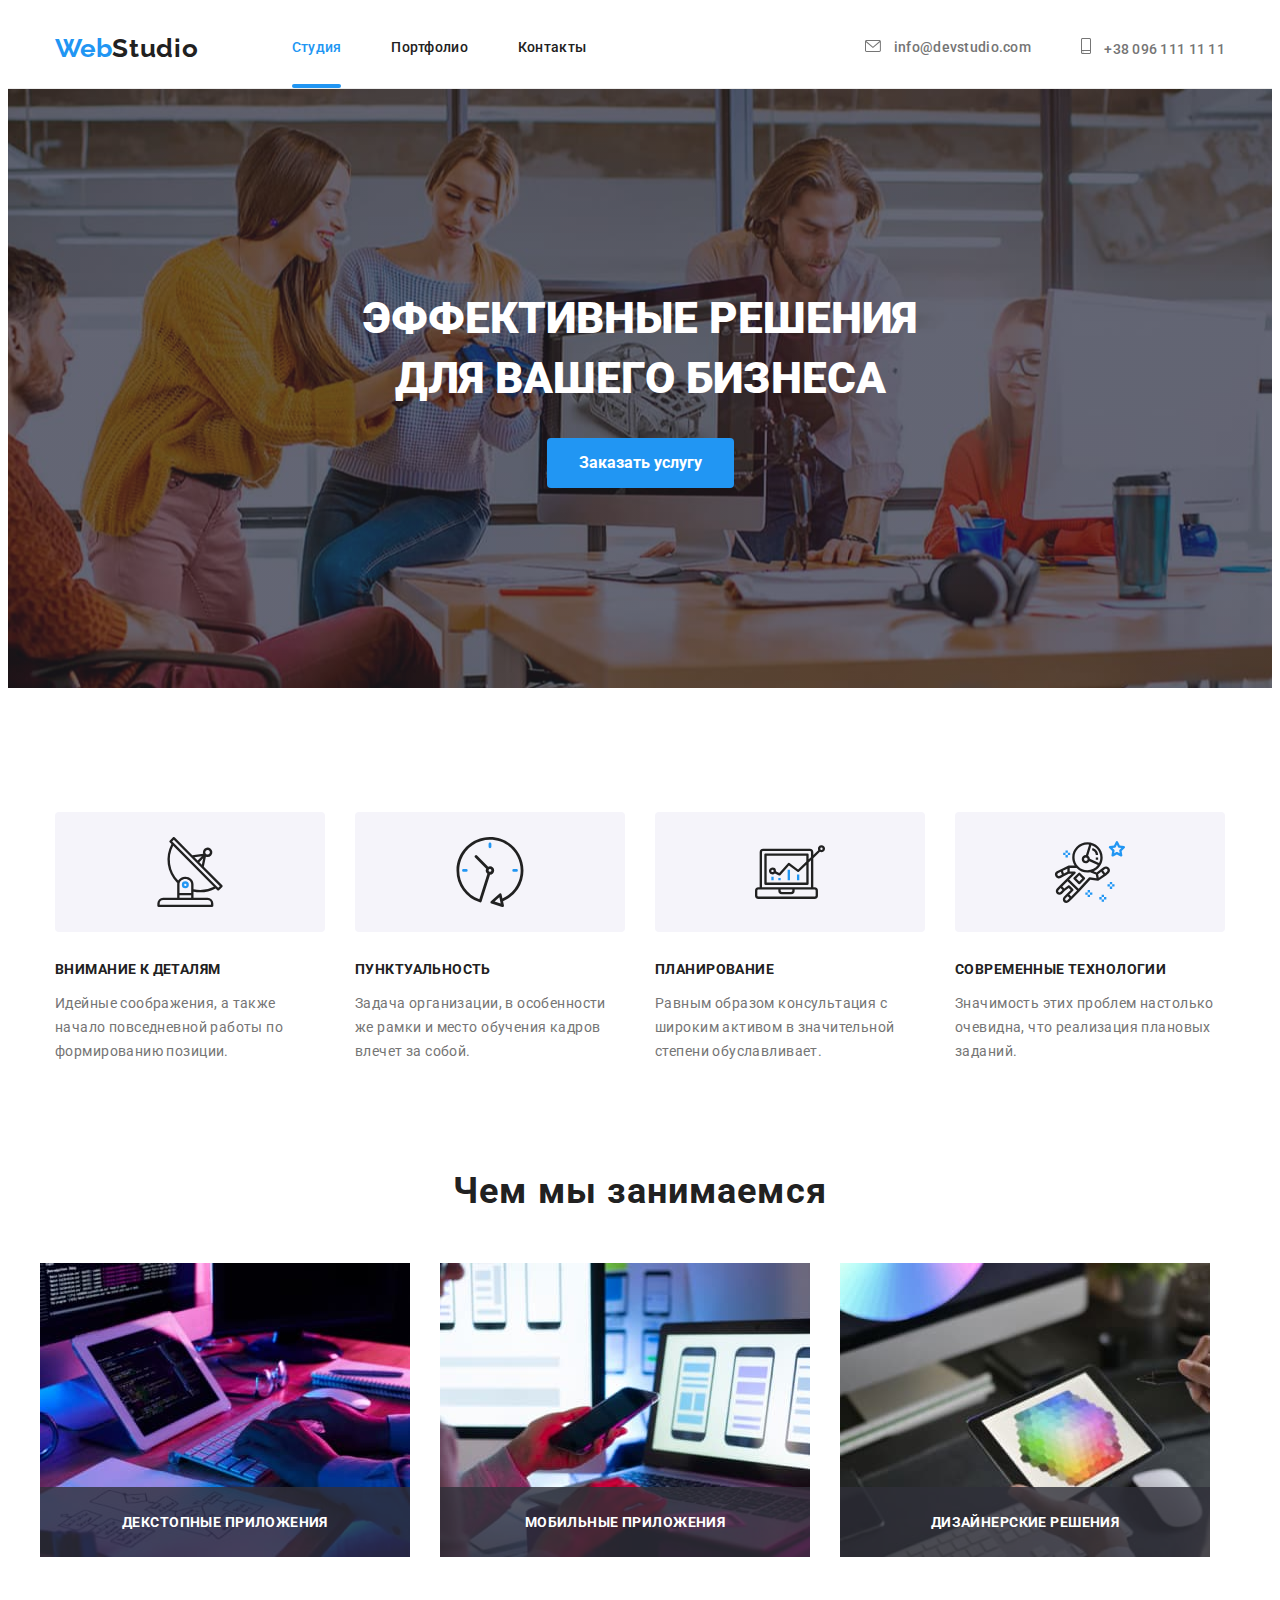
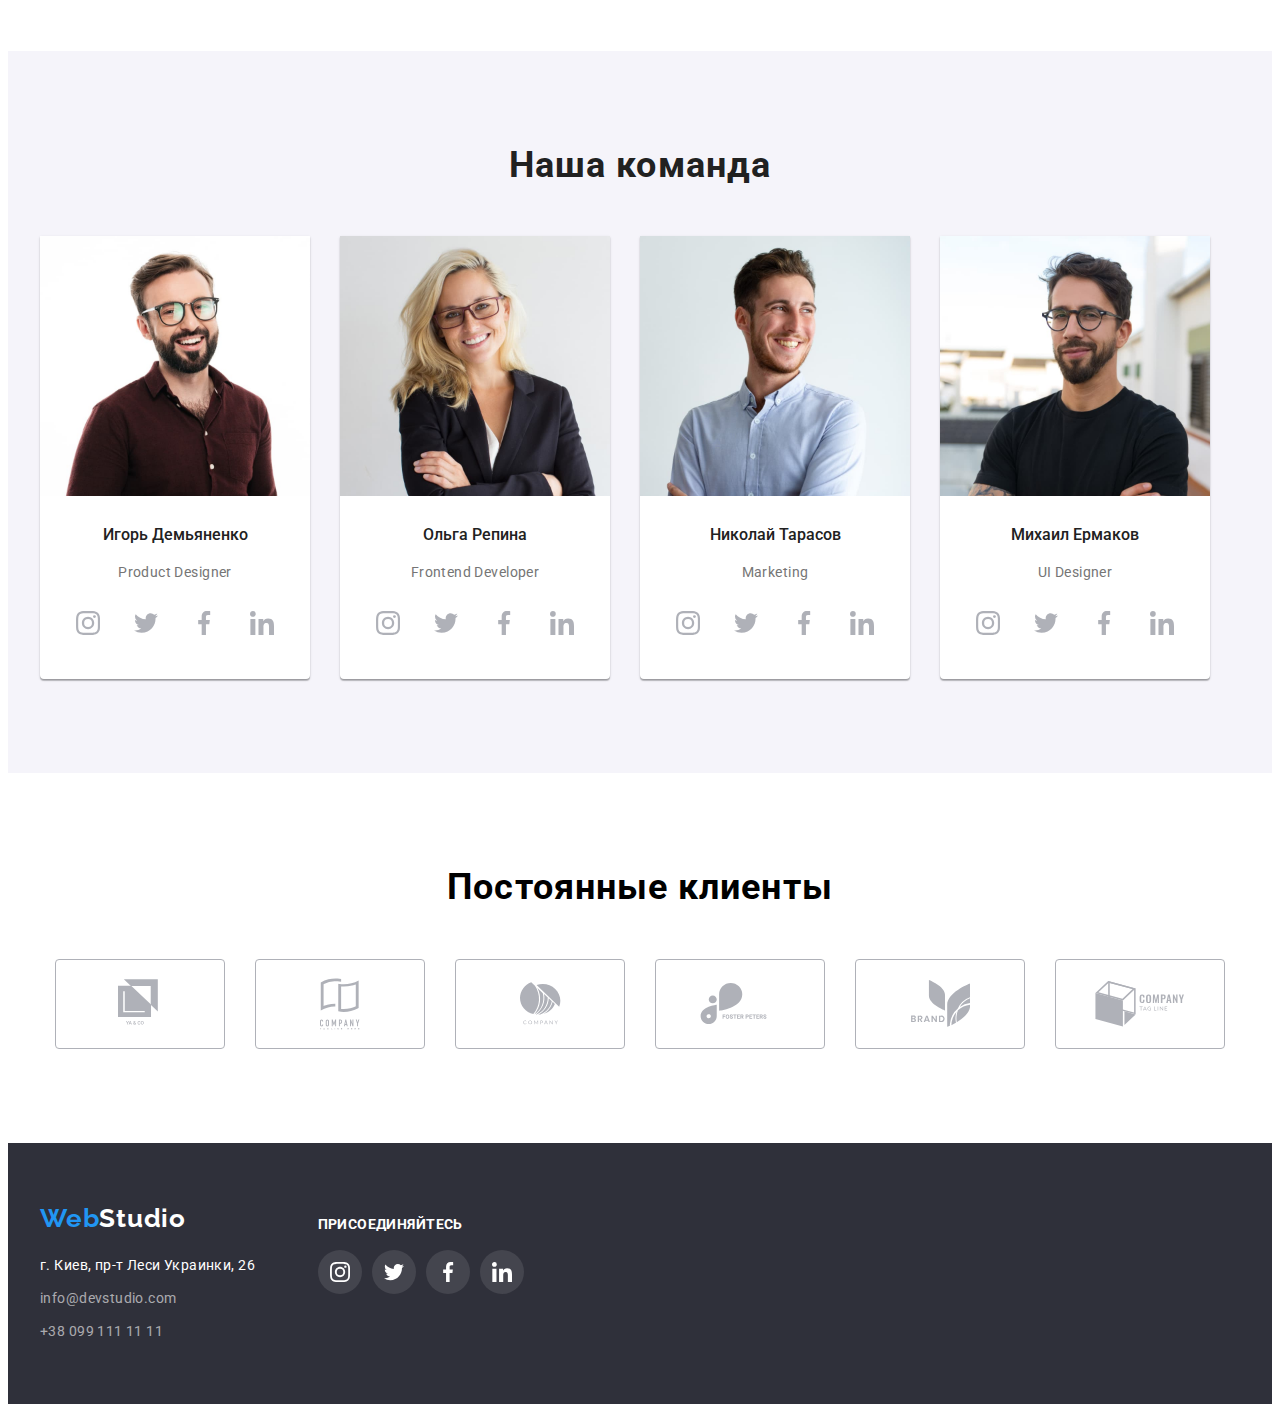
==== commit d9fe2948: "xcv" ====
--- a/index.html
+++ b/index.html
@@ -26,14 +26,14 @@
         <nav class="conteiner-header main-nav">
             <a href="" class="logo">Web<span class="logotip">Studio</span></a>
             <ul class="menu-nav list">
-                <li class="item ">
-                    <a href="./index.html" class="saite-nav1 link-current">Студия</a>
-                </li>
-                <li class="item">
-                    <a href="./portfolio.html" class="saite-nav1 ">Портфолио</a>
-                </li>
-                <li class="item">
-                    <a href="" class="saite-nav1">Контакты</a>
+                <li class="item link">
+                    <a href="./index.html" class="saite-nav1 link-current link">Студия</a>
+                </li>
+                <li class="item link">
+                    <a href="./portfolio.html" class="saite-nav1 link">Портфолио</a>
+                </li>
+                <li class="item link">
+                    <a href="" class="saite-nav1 link">Контакты</a>
                 </li>
             </ul>
 
@@ -142,33 +142,33 @@
                         <h3>Игорь Демьяненко</h3>
                         <p class="ihor1">Product Designer</p>
                         <ul class="social-team">
-                            <li class="social-icon-link link">
-                                <a href="" class="social-icon-link link">
-                                    <svg class="team-icon link">
+                            <li class="social-icon-link links">
+                                <a href="" class="social-icon-link link">
+                                    <svg class="team-icon ">
                                         <use href=".//images/svg/social-sprite.svg#instagram-2"></use>
 
                                     </svg>
                                 </a>
                             </li>
-                            <li class="social-icon-link link">
-                                <a href="" class="social-icon-link link">
-                                    <svg class="team-icon link">
+                            <li class="social-icon-link ">
+                                <a href="" class="social-icon-link link">
+                                    <svg class="team-icon ">
                                         <use href=".//images/svg/social-sprite.svg#twitter-1"></use>
 
                                     </svg>
                                 </a>
                             </li>
-                            <li class="social-icon-link  link">
-                                <a href="" class="social-icon-link link">
-                                    <svg class="team-icon link">
+                            <li class="social-icon-link  ">
+                                <a href="" class="social-icon-link link">
+                                    <svg class="team-icon ">
                                         <use href=".//images/svg/social-sprite.svg#facebook-1"></use>
 
                                     </svg>
                                 </a>
                             </li>
-                            <li class="social-icon-link link">
-                                <a href="" class="social-icon-link link">
-                                    <svg class="team-icon link">
+                            <li class="social-icon-link ">
+                                <a href="" class="social-icon-link link">
+                                    <svg class="team-icon ">
                                         <use href=".//images/svg/social-sprite.svg#linkedin-1"></use>
 
                                     </svg>
@@ -182,33 +182,33 @@
                         <h3>Ольга Репина</h3>
                         <p class="ihor1">Frontend Developer</p>
                         <ul class="social-team">
-                            <li class="social-icon-link link">
-                                <a href="" class="social-icon-link link">
-                                    <svg class="team-icon link">
+                            <li class="social-icon-link ">
+                                <a href="" class="social-icon-link link">
+                                    <svg class="team-icon ">
                                         <use href=".//images/svg/social-sprite.svg#instagram-2"></use>
 
                                     </svg>
                                 </a>
                             </li>
-                            <li class="social-icon-link link">
-                                <a href="" class="social-icon-link link">
-                                    <svg class="team-icon link">
+                            <li class="social-icon-link ">
+                                <a href="" class="social-icon-link link">
+                                    <svg class="team-icon ">
                                         <use href=".//images/svg/social-sprite.svg#twitter-1"></use>
 
                                     </svg>
                                 </a>
                             </li>
-                            <li class="social-icon-link  link">
-                                <a href="" class="social-icon-link link">
-                                    <svg class="team-icon link">
+                            <li class="social-icon-link  ">
+                                <a href="" class="social-icon-link link">
+                                    <svg class="team-icon ">
                                         <use href=".//images/svg/social-sprite.svg#facebook-1"></use>
 
                                     </svg>
                                 </a>
                             </li>
-                            <li class="social-icon-link  link">
-                                <a href="" class="social-icon-link link">
-                                    <svg class="team-icon link">
+                            <li class="social-icon-link  ">
+                                <a href="" class="social-icon-link link">
+                                    <svg class="team-icon ">
                                         <use href=".//images/svg/social-sprite.svg#linkedin-1"></use>
 
                                     </svg>
@@ -223,7 +223,7 @@
                         <ul class="social-team">
                             <li class="social-icon-link">
                                 <a href="" class="social-icon-link link">
-                                    <svg class="team-icon link">
+                                    <svg class="team-icon ">
                                         <use href=".//images/svg/social-sprite.svg#instagram-2"></use>
 
                                     </svg>
@@ -231,7 +231,7 @@
                             </li>
                             <li class="social-icon-link">
                                 <a href="" class="social-icon-link link">
-                                    <svg class="team-icon link">
+                                    <svg class="team-icon ">
                                         <use href=".//images/svg/social-sprite.svg#twitter-1"></use>
 
                                     </svg>
@@ -239,7 +239,7 @@
                             </li>
                             <li class="social-icon-link ">
                                 <a href="" class="social-icon-link link">
-                                    <svg class="team-icon link">
+                                    <svg class="team-icon ">
                                         <use href=".//images/svg/social-sprite.svg#facebook-1"></use>
 
                                     </svg>
@@ -247,7 +247,7 @@
                             </li>
                             <li class="social-icon-link">
                                 <a href="" class="social-icon-link link">
-                                    <svg class="team-icon link">
+                                    <svg class="team-icon ">
                                         <use href=".//images/svg/social-sprite.svg#linkedin-1"></use>
 
                                     </svg>
@@ -262,7 +262,7 @@
                         <ul class="social-team">
                             <li class="social-icon-link">
                                 <a href="" class="social-icon-link link">
-                                    <svg class="team-icon link">
+                                    <svg class="team-icon ">
                                         <use href=".//images/svg/social-sprite.svg#instagram-2"></use>
 
                                     </svg>
@@ -270,7 +270,7 @@
                             </li>
                             <li class="social-icon-link">
                                 <a href="" class="social-icon-link link">
-                                    <svg class="team-icon link">
+                                    <svg class="team-icon ">
                                         <use href=".//images/svg/social-sprite.svg#twitter-1"></use>
 
                                     </svg>
@@ -286,7 +286,7 @@
                             </li>
                             <li class="social-icon-link">
                                 <a href="" class="social-icon-link link">
-                                    <svg class="team-icon link">
+                                    <svg class="team-icon ">
                                         <use href=".//images/svg/social-sprite.svg#linkedin-1"></use>
 
                                     </svg>
@@ -298,51 +298,52 @@
 
             </section>
         </div>
+
 
         <section class="client-position sections">
             <div class="hh">
                 <h2 class="position">Постоянные клиенты</h2>
 
                 <ul class="lf grid">
-                    <li class="fl  grid-item">
+                    <li class="fl  grid-item ">
 
                         <a href="" class=" link  icon-client" target="_self" rel="noreferrer noopener">
-                            <svg class="client link" width="44" height="49">
+                            <svg class="client " width="44" height="49">
                                 <use href=".//images/svg/clients.svg#logo-1"></use>
                             </svg>
                         </a>
                     </li>
-                    <li class="fl  grid-item">
+                    <li class="fl  grid-item ">
                         <a href="" class=" link icon-client" target="_self" rel="noreferrer noopener">
-                            <svg class="client link" width="40" height="52">
+                            <svg class="client " width="40" height="52">
                                 <use href=".//images/svg/clients.svg#logo-2"></use>
                             </svg>
                         </a>
                     </li>
-                    <li class="fl  grid-item">
+                    <li class="fl  grid-item ">
                         <a href="" class=" link icon-client" target="_self" rel="noreferrer noopener">
-                            <svg class="client link" width="41" height="43">
+                            <svg class="client " width="41" height="43">
                                 <use href=".//images/svg/clients.svg#logo-3"></use>
                             </svg>
                         </a>
                     </li>
-                    <li class="fl  grid-item">
+                    <li class="fl  grid-item ">
                         <a href="" class=" link icon-client" target="_self" rel="noreferrer noopener">
-                            <svg class="client  link" width="80" height="42">
+                            <svg class="client  " width="80" height="42">
                                 <use href=".//images/svg/clients.svg#logo-4"></use>
                             </svg>
                         </a>
                     </li>
-                    <li class="fl  grid-item">
+                    <li class="fl  grid-item ">
                         <a href="" class=" link icon-client" target="_self" rel="noreferrer noopener">
-                            <svg class="client link" width="59" height="47">
+                            <svg class="client " width="59" height="47">
                                 <use href=".//images/svg/clients.svg#logo-5"></use>
                             </svg>
                         </a>
                     </li>
-                    <li class="fls  grid-item">
+                    <li class="fls  grid-item ">
                         <a href="" class=" link icon-client" target="_self" rel="noreferrer noopener">
-                            <svg class="client link" width="90" height="46">
+                            <svg class="client " width="90" height="46">
                                 <use href=".//images/svg/clients.svg#logo-6"></use>
                             </svg>
                         </a>
@@ -372,10 +373,10 @@
             <div class="card-footer social-networks">
                 <h2 class="join">присоединяйтесь</h2>
                 <ul class="list social-networks-list">
-                    <li class="networks-list">
+                    <li class="networks-list ">
                         <a class="networks-list-link link" href="https://www.instagram.com/dad_maksim/?hl=ru"
                             aria-label="Ссылка на instagram" target="_self" rel="noreferrer noopener">
-                            <svg class="network-icon link" width="20px" height="20px">
+                            <svg class="network-icon " width="20px" height="20px">
                                 <use href=".//images/svg/sprite.svg#instagram"></use>
                             </svg>
                         </a>
@@ -383,7 +384,7 @@
                     <li class="networks-list">
                         <a class="networks-list-link link" href="" aria-label="Ссылка на twitter" target="_self"
                             rel="noreferrer noopener">
-                            <svg class="network-icon link" width="20px" height="20px">
+                            <svg class="network-icon " width="20px" height="20px">
                                 <use href=".//images/svg/sprite.svg#twitter"></use>
                             </svg>
                         </a>
@@ -412,6 +413,7 @@
 </div>-->
         </div>
     </footer>
+    <!--modal windows-->
 <div class="backdrop is-hidden" data-modal>
     <div class="modal">
         <button class="buttom-close" data-modal-close>
@@ -457,8 +459,9 @@
 
     })();
 </script>
+
 </body>
 
 
-
+   
 </html>--- a/css/style.css
+++ b/css/style.css
@@ -22,13 +22,12 @@
   padding-left: 0;
   margin: 0;
 }
-
 .link {
   text-decoration: none;
   color: inherit;
-
-  transition: transform 500ms cubic-bezier(0.4, 0, 0.2, 1), background-color 500ms cubic-bezier(0.4, 0, 0.2, 1);
-}
+  transition: color var(--animation);
+}
+
 img {
   display: block;
   max-width: 100%;
@@ -51,6 +50,7 @@
   --card-shadow-hover: 0px 1px 1px rgba(0, 0, 0, 0.12), 0px 4px 4px rgba(0, 0, 0, 0.06), 1px 4px 6px rgba(0, 0, 0, 0.16);
   --card-shadow: 0px 0px 0px 1px rgba(0, 0, 0, 0.12);
   --foto-bg-color: rgba(47, 48, 58, 0.8);
+  --animation: 300ms ease-in;
 }
 
 .body {
@@ -232,6 +232,9 @@
   letter-spacing: 0.02em;
 
   color: var(--primary-text-color);
+  transition: color 500ms cubic-bezier(0.4, 0, 0.2, 1), fill 500ms cubic-bezier(0.4, 0, 0.2, 1),
+    background-color 500ms cubic-bezier(0.4, 0, 0.2, 1), border-color 500ms cubic-bezier(0.4, 0, 0.2, 1),
+    box-shadow 500ms cubic-bezier(0.4, 0, 0.2, 1);
 }
 .saite-contacts:hover,
 .saite-contacts:focus {
@@ -422,9 +425,10 @@
   text-transform: uppercase;
 
   color: #ffffff;
-  padding-top: 27px;
-  margin-bottom: 0px;
-  padding-left: 83px;
+
+  display: flex;
+  justify-content: center;
+  align-items: center;
 }
 /*our-team*/
 
@@ -557,6 +561,10 @@
   border-radius: 4px;
   margin-left: auto;
   margin-right: auto;
+
+  transition: color 500ms cubic-bezier(0.4, 0, 0.2, 1), fill 500ms cubic-bezier(0.4, 0, 0.2, 1),
+    background-color 500ms cubic-bezier(0.4, 0, 0.2, 1), border-color 500ms cubic-bezier(0.4, 0, 0.2, 1),
+    box-shadow 500ms cubic-bezier(0.4, 0, 0.2, 1);
 }
 .sections {
   margin-top: 94px;
@@ -694,6 +702,9 @@
   height: 44px;
   border-radius: 50%;
   background-color: rgba(255, 255, 255, 0.1);
+  transition: color 500ms cubic-bezier(0.4, 0, 0.2, 1), fill 500ms cubic-bezier(0.4, 0, 0.2, 1),
+    background-color 500ms cubic-bezier(0.4, 0, 0.2, 1), border-color 500ms cubic-bezier(0.4, 0, 0.2, 1),
+    box-shadow 500ms cubic-bezier(0.4, 0, 0.2, 1);
 }
 
 .icon {
@@ -754,13 +765,14 @@
 }
 
 .card-footer {
+  width: 231px;
   flex-basis: calc((50% - 45px) / 2);
 }
 .card-footer:last-child {
   flex-basis: calc(50% - 15px);
 }
 .social-networks {
-  margin-left: 70px;
+  width: 206px;
   padding-top: 15px;
 }
 
@@ -776,6 +788,9 @@
   height: 44px;
   border-radius: 50%;
   background-color: rgba(255, 255, 255, 0.1);
+  transition: color 250ms cubic-bezier(0.4, 0, 0.2, 1), fill 250ms cubic-bezier(0.4, 0, 0.2, 1),
+    background-color 250ms cubic-bezier(0.4, 0, 0.2, 1), border-color 250ms cubic-bezier(0.4, 0, 0.2, 1),
+    box-shadow 250ms cubic-bezier(0.4, 0, 0.2, 1);
 }
 .networks-list:not(:last-child) {
   margin-right: 10px;
@@ -791,6 +806,8 @@
 }
 
 .address {
+  display: block;
+  width: 231px;
   font-family: Roboto;
   font-style: normal;
   font-weight: normal;
@@ -806,6 +823,8 @@
 }
 
 .address-item {
+  width: 225px;
+  margin: 0;
   font-family: Roboto;
   font-style: normal;
   font-weight: normal;
@@ -934,6 +953,9 @@
   min-width: 73px;
   padding: 6px 22px;
   cursor: pointer;
+  transition: color 500ms cubic-bezier(0.4, 0, 0.2, 1), fill 500ms cubic-bezier(0.4, 0, 0.2, 1),
+    background-color 500ms cubic-bezier(0.4, 0, 0.2, 1), border-color 500ms cubic-bezier(0.4, 0, 0.2, 1),
+    box-shadow 500ms cubic-bezier(0.4, 0, 0.2, 1);
 }
 
 .filter-button:hover,
@@ -1129,9 +1151,7 @@
 
   width: 528px;
   height: 581px;
-  padding-top: 40px;
-  padding-right: 40px;
-  padding-left: 40px;
+  padding: 40px 40px;
   background-color: rgba(255, 255, 255, 1);
   box-shadow: 0px 1px 3px rgba(0, 0, 0, 0.12), 0px 1px 1px rgba(0, 0, 0, 0.14), 0px 2px 1px rgba(0, 0, 0, 0.2);
   border-radius: 4px;
@@ -1177,18 +1197,6 @@
 .buttom-close:hover .icon-close,
 .buttom-close:focus .icon-close {
   stroke: var(--hover-color);
-}
-/*form*/
-.form-text {
-  font-family: Roboto;
-  font-style: normal;
-  font-weight: bold;
-  font-size: 20px;
-  line-height: 1.15;
-  text-align: center;
-  letter-spacing: 0.03em;
-  color: var(--title-color);
-  margin-top: 0;
 }
 /*Выезэающий синий фон*/
 .card-thumb {
@@ -1221,16 +1229,55 @@
   height: 294px;
 
   transform: translateY(100%);
-  transition: transform 500ms cubic-bezier(0.4, 0, 0.2, 1);
-}
-
+  position: absolute;
+  top: 0;
+  left: 0;
+  width: 100%;
+  height: 100%;
+
+  transform: translateY(100%);
+}
+
+.project-overlay {
+  position: absolute;
+  top: 0;
+  left: 0;
+  width: 100%;
+  height: 100%;
+
+  transform: translateY(100%);
+  transition: transform 350ms cubic-bezier(0.4, 0, 0.2, 1), background-color 350ms cubic-bezier(0.4, 0, 0.2, 1);
+}
+.project-overlay > p {
+  padding: 63px 24px;
+  color: #ffffff;
+
+  font-size: 18px;
+  line-height: 1.56;
+  letter-spacing: 0.03em;
+}
+.project-thumb {
+  position: relative;
+  overflow: hidden;
+}
+.portfolios-link:hover .project-overlay,
+.portfolios-link:focus .project-overlay {
+  transform: translateY(0);
+  background-color: rgba(33, 150, 243, 0.9);
+}
 .portfolios-link:hover .card-overlay,
 .portfolios-link:focus .card-overlay {
   transform: translateY(0);
-  opacity: 2;
+  background-color: rgba(33, 150, 243, 0.9);
+  opacity: 1;
 }
 .portfolios-link:hover,
 .portfolios-link:focus {
   box-shadow: 0px 4px 4px rgba(0, 0, 0, 0.15);
   border-radius: 4px;
 }
+.form-text {
+  display: flex;
+  justify-content: center;
+  align-items: center;
+}
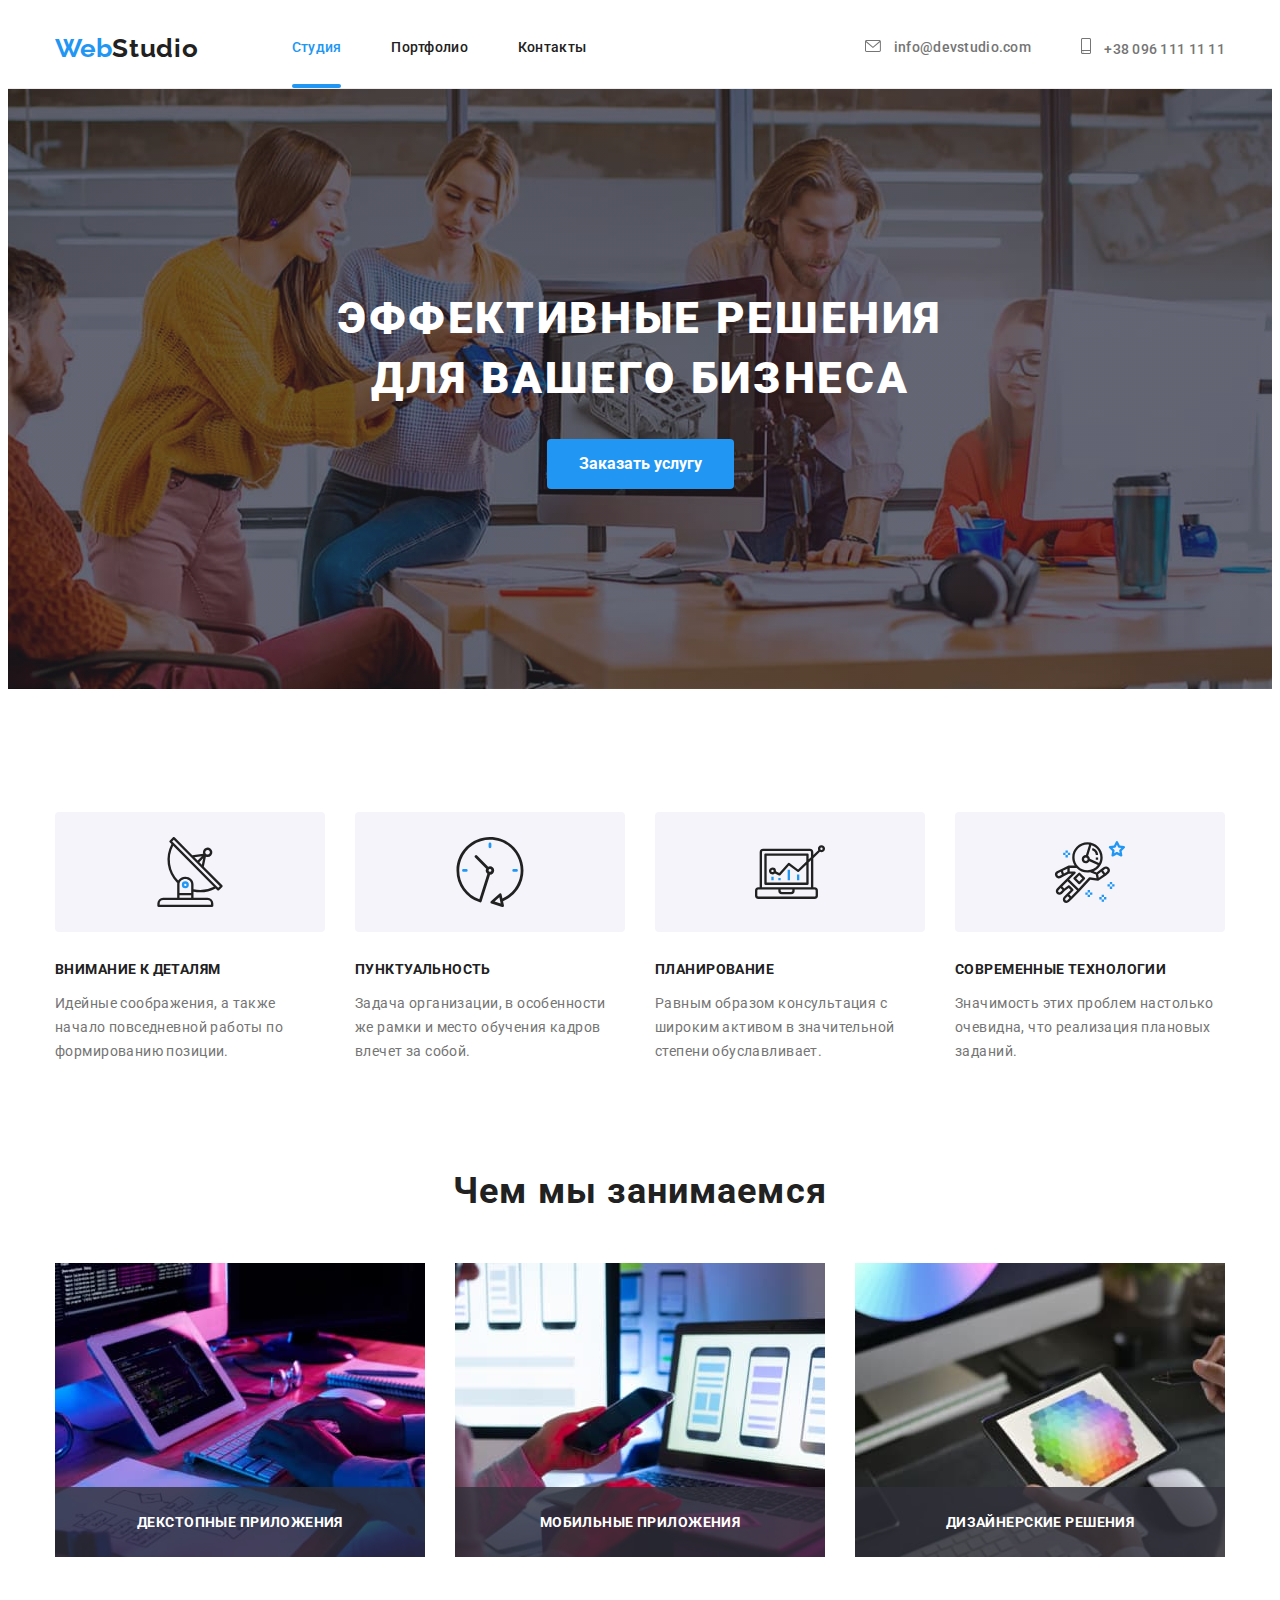
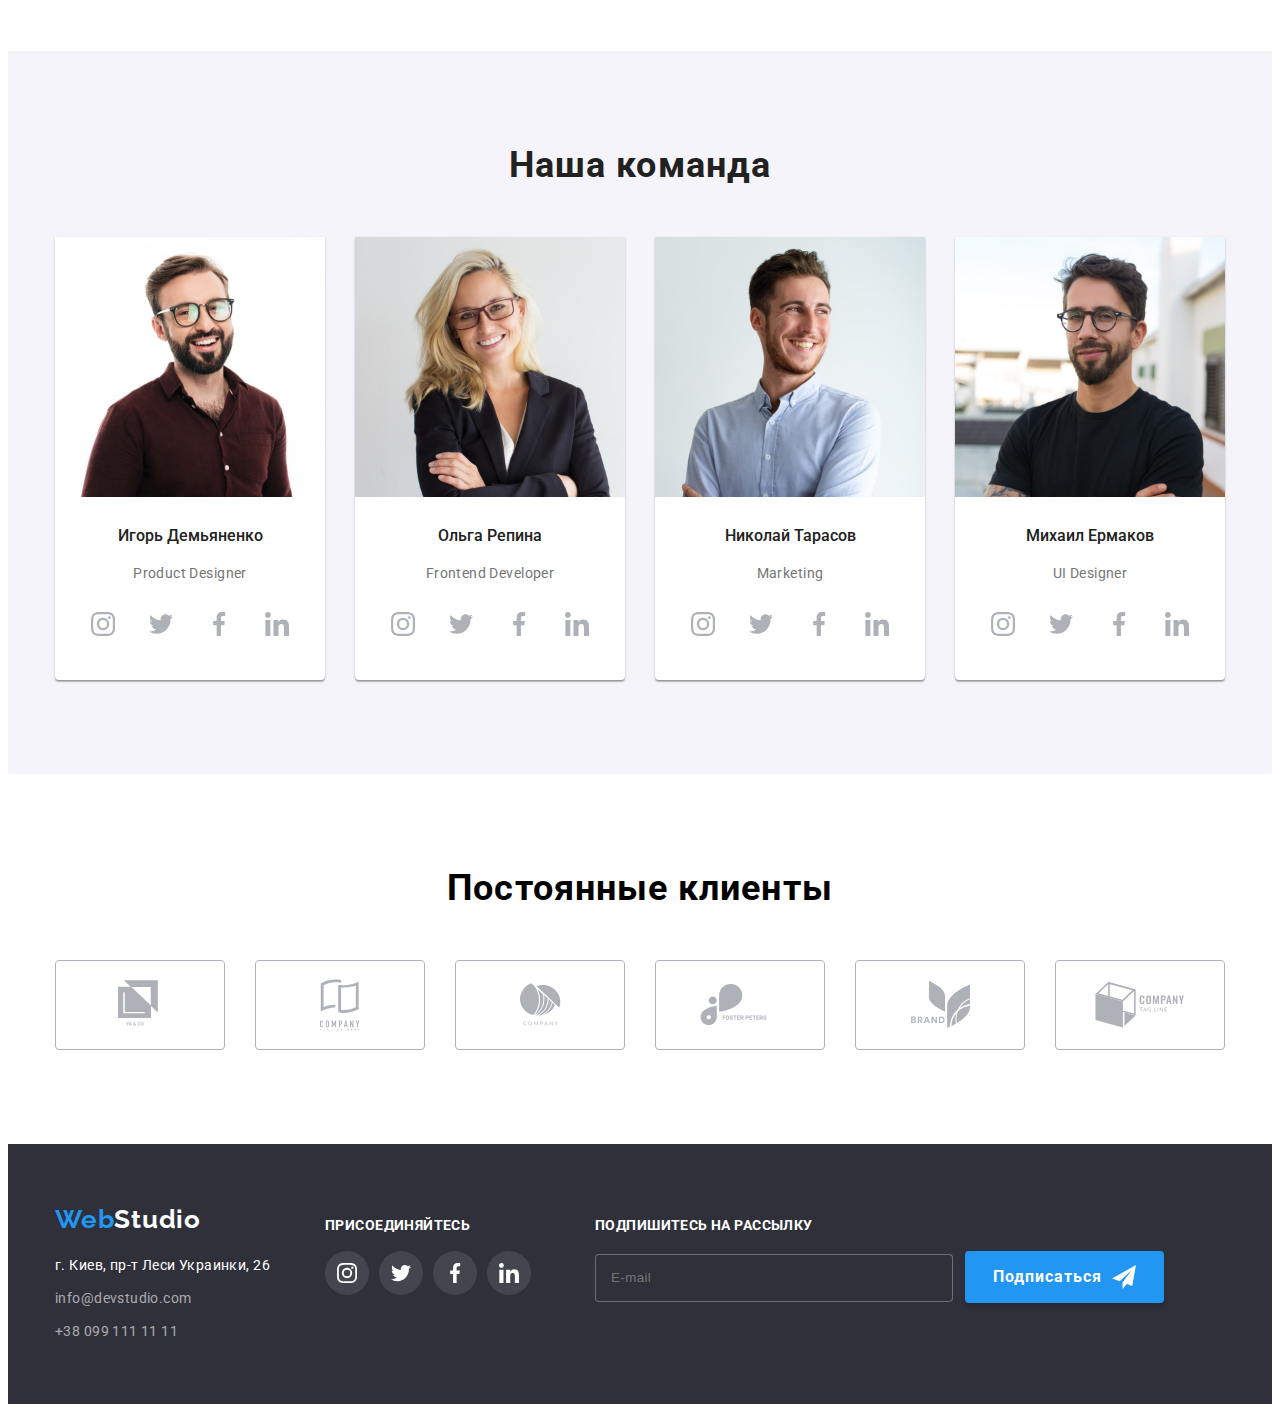
==== commit ea9e3126: "home work 6" ====
--- a/index.html
+++ b/index.html
@@ -71,10 +71,10 @@
     <main>
 
         <section class="hero">
-
+<div class="container">
             <h1 class="hero-title">ЭФФЕКТИВНЫЕ РЕШЕНИЯ <br> ДЛЯ ВАШЕГО БИЗНЕСА </h1>
             <button type="button" class="buttons" data-modal-open><span class="buts">Заказать услугу</span></button>
-
+</div>
 
         </section>
 
@@ -408,9 +408,19 @@
                 </ul>
 
             </div>
-            <!--<div class="card-footer">
-    <p>Подпишитесь на рассылку</p>
-</div>-->
+            <div class="card-footer position-join">
+   <h4 class="join">ПОДПИШИТЕСЬ НА РАССЫЛКУ</h4>
+<form name="footer-form" class="footer-form" novalidate>
+    <label for="user_email" class="footer-form-lable">
+        <input placeholder="E-mail" type="email" name="email" class="footer-form-input" id="user_email" />
+    </label>
+    <button type="submit" class="btn footer-form-submit">
+        Подписаться
+        <svg class="social-icon-footer" width="24" height="24">
+            <use href="./images/svg/form-icon.svg#icon-send"></use>
+        </svg>
+    </button>
+            </div>
         </div>
     </footer>
     <!--modal windows-->
@@ -422,19 +432,123 @@
                 <use href="./images/close-new.svg#icon-close"></use>
             </svg>
         </button>
-        <form>
+       <!-- <form >
+            <div class="form">
             <h3 class="form-text">Оставьте свои данные, мы вам перезвоним</h3>
-            <label for="name">Имя</label>
-            <input type="text" name="name" id="name">
-
-            <label for="phone">Телефон</label>
-            <input type="tel" name="phone" id="phone">
-
-            <label for="mail">Почта</label>
-            <input type="email" name="mail" id="mail">
+        <div class="oll-form-field">
+            <div class="form-field">
+                <label for="name" class="form-label">Имя</label>
+                <svg class="icon icon-form" width="18" height="18">
+                    <use href="./images/svg/form-icon.svg#person-black" >
+                    </use>
+                </svg>
+                <input type="text" name="name" id="name" class="form-input" autofocus>
+           
+            </div>
+
+            <div class="form-field">
+            <label for="phone" class="form-label">Телефон</label>
+            <svg class="icon icon-form" width="18" height="18">
+                <use href="./images/svg/form-icon.svg#phone-black">
+                </use>
+            </svg>
+            <input type="tel" name="phone" id="phone" class="form-input" autofocus>
+            </div>
+
+            <div class="form-field">
+            <label for="mail" class="form-label">Почта</label>
+            <svg class="icon icon-form" width="18" height="18">
+                <use href="./images/svg/form-icon.svg#email-black">
+                </use>
+            </svg>
+            <input type="email" name="mail" id="mail" class="form-input" autofocus>
+            </div>
+
+            <div class="form-field">
+            <label for="feedback" class="form-label">Комментарий </label>
+                <textarea name="feedback" rows="8" placeholder="Введите текст" id="feedback" class="form-feedback"></textarea>
+            </div>
+
+        </div>
+            <div class="form-policy">
+            <input type="checkbox" name="policy" id="policy">
+            <label for="policy">Соглашаюсь с рассылкой и принимаю <a href="#" class="policy-link ">Условия договора</a></label>
+             </div>  
+            
             <button type="submit">Отправить</button>
+            </div>
         </form>
-
+    -->
+<form class="modal-form">
+    <h3 class="modal-title">
+        Оставьте свои данные, мы вам перезвоним
+    </h3>
+
+    <div class="modal-unit">
+        <div class="modal-unit-group">
+            <input type="text" name="user-name" id="user-name" class="modal-unit-input" placeholder=" " />
+            <svg class="modal-unit-icon" width="18" height="18">
+                <use href="./images/svg/form-icon.svg#person-black">
+                </use>
+            </svg>
+
+            <label for="user-name" class="modal-lable">
+                Имя
+            </label>
+        </div>
+    </div>
+
+    <div class="modal-unit">
+        <div class="modal-unit-group">
+            <input type="tel" name="user-tel" id="user-tel" class="modal-unit-input" placeholder=" " />
+            <svg class="modal-unit-icon" width="18" height="18">
+                <use href="./images/svg/form-icon.svg#phone-black">
+                </use>
+            </svg>
+
+            <label for="user-tel" class="modal-lable">
+                Телефон
+            </label>
+        </div>
+    </div>
+
+    <div class="modal-unit">
+        <div class="modal-unit-group">
+            <input type="email" name="user-mail" id="user-mail" class="modal-unit-input" placeholder=" " />
+            <svg class="modal-unit-icon" width="18" height="18">
+                <use href="./images/svg/form-icon.svg#email-black">
+                </use>
+            </svg>
+
+            <label for="user-mail" class="modal-lable">
+                Почта
+            </label>
+        </div>
+    </div>
+
+    <div class="modal-unit">
+        <textarea name="user-comment" id="user-comment" class="user-comment" rows="8" placeholder=" "></textarea>
+        <label for="user-comment" class="modal-aria-lable">
+            Комментарий
+        </label>
+    </div>
+
+        
+       <!-- <input type="checkbox" name="modal-checkbox" id="modal-checkbox" class="cub">
+        <label for="modal-checkbox" class="modal-checkbox-policy">Соглашаюсь с рассылкой и принимаю&nbsp; <a href="" class="modal-link" id="modal-link"> Условия договора</a></label>-->
+       
+<label for="modal-checkbox" class="modal-checkbox-policy">
+    <input type="checkbox" name="modal-checkbox" class="modal-checkbox" id="modal-checkbox" />
+    <span class="checkbox-icon-span"></span>
+
+    Соглашаюсь с рассылкой и принимаю&nbsp;
+    <a href="" class="modal-link" id="modal-link"> Условия договора</a>
+</label>
+
+    <button type="submit" id="form-submit" class="btn btn-modal">
+        Отправить
+    </button>
+</form>
     </div>
 </div>
 <script src="./js/modal.js"></script>
--- a/css/style.css
+++ b/css/style.css
@@ -51,6 +51,9 @@
   --card-shadow: 0px 0px 0px 1px rgba(0, 0, 0, 0.12);
   --foto-bg-color: rgba(47, 48, 58, 0.8);
   --animation: 300ms ease-in;
+  --animations: #188ce8;
+  --modal-color-border: rgba(33, 33, 33, 0.2);
+  --box-shadow: rgba(0, 0, 0, 0.15);
 }
 
 .body {
@@ -266,14 +269,21 @@
   background-image: linear-gradient(rgba(47, 48, 58, 0.4), rgba(47, 48, 58, 0.4)), url(../images/bg-image.jpeg);
   background-repeat: no-repeat;
   background-position: center;
+  background-size: cover;
 }
 
 .hero-title {
   font-family: Roboto;
-  font-style: normal;
   font-weight: 900;
   font-size: 44px;
   line-height: 1.36;
+  letter-spacing: 0.06em;
+  text-transform: uppercase;
+
+  text-align: center;
+  max-width: 696px;
+  margin: 0 auto;
+  margin-bottom: 30px;
 
   color: var(--white-color-text);
 }
@@ -399,10 +409,11 @@
 }
 
 .container {
+  width: 1200px;
   margin-left: auto;
   margin-right: auto;
-  padding: 0px 15pxpx;
-  width: 1200px;
+  padding-left: 15px;
+  padding-right: 15px;
 }
 .card-bg {
   display: flex;
@@ -748,6 +759,8 @@
 
 .join {
   display: flex;
+  justify-items: center;
+  align-items: center;
   font-family: Roboto;
   font-style: normal;
   font-weight: bold;
@@ -759,7 +772,72 @@
   color: var(--white-color-text);
   margin-bottom: 20px;
 }
-
+.position-join {
+  padding-top: 15px;
+}
+.btn {
+  background-color: var(--hover-color);
+  color: var(--white-color-text);
+  font-family: Roboto;
+  font-style: normal;
+  cursor: pointer;
+}
+
+.btn:hover,
+.btn:focus {
+  background-color: var(--buttos-hover-color);
+  color: var(--white-color-text);
+}
+
+.footer-form-submit {
+  display: flex;
+  align-items: center;
+  text-align: center;
+  letter-spacing: 0.06em;
+  padding: 10px 28px 10px 28px;
+
+  font-weight: 700;
+  font-size: 16px;
+  line-height: 2;
+  background-color: var(--hover-color);
+  box-shadow: 0px 4px 4px rgba(0, 0, 0, 0.15);
+
+  border-radius: 4px;
+  border: none;
+  cursor: pointer;
+
+  transition-property: background-color, color;
+  transition-duration: 250ms;
+  transition-timing-function: cubic-bezier(0.4, 0, 0.2, 1);
+}
+
+.footer-form-submit:hover,
+.footer-form-submit:focus {
+  background-color: var(--buttos-hover-color);
+  color: var(--white-color-text);
+  box-shadow: 0px 4px 4px rgba(0, 0, 0, 0.15);
+}
+
+.footer-form {
+  display: flex;
+  align-items: baseline;
+}
+
+.social-icon-footer {
+  margin-left: 10px;
+  fill: var(--white-color-text);
+}
+.footer-form-input {
+  width: 358px;
+  border: 1px solid rgba(255, 255, 255, 0.3);
+  color: rgba(255, 255, 255, 0.6);
+  background-color: var(--bg-color);
+  border-radius: 4px;
+  padding: 15px;
+  line-height: 1.25;
+  letter-spacing: 0.03em;
+  margin-right: 12px;
+}
 .our-contacts {
   display: flex;
 }
@@ -851,7 +929,7 @@
   text-decoration: none;
 }
 
-/*portfolio html*/
+/*portfolio header*/
 .portfolio-logo {
   font-family: Raleway;
   font-style: normal;
@@ -908,7 +986,6 @@
   display: none;
 }
 
-/*навигация*/
 .conteiner-portfolio {
   padding-bottom: 94px;
   padding-top: 94px;
@@ -932,7 +1009,7 @@
 .all:hover {
   color: var(--white-color-text);
 }
-/*проекты*/
+/*project portfolio*/
 .filter {
   display: flex;
   justify-content: center;
@@ -966,10 +1043,6 @@
   border-radius: 4px;
 }
 
-/*.portfolio {
-  background: #e5e5e5;
-}*/
-
 /* CARD SET */
 .card-set {
   padding: 0;
@@ -988,7 +1061,7 @@
   margin-top: var(--card-set-gap);
 }
 
-/* CARD */
+/* CARD portfolio */
 .card {
   box-shadow: var(--card-shadow);
   border-radius: 4px;
@@ -1127,6 +1200,86 @@
 
   color: rgba(255, 255, 255, 0.6);
 }
+
+/*Выезжающий синий фон*/
+.card-thumb {
+  position: relative;
+  overflow: hidden;
+}
+
+.card-overlay > p {
+  padding: 63px 24px;
+}
+.card-overlay-text {
+  font-family: Roboto;
+  font-style: normal;
+  font-weight: normal;
+  font-size: 18px;
+  line-height: 1.56;
+  /* or 156% */
+  text-align: left;
+  letter-spacing: 0.03em;
+
+  color: var(--white-color-text);
+}
+.card-overlay {
+  position: absolute;
+  bottom: 1px;
+  left: 0;
+  opacity: 0;
+  background-color: rgba(33, 150, 243, 0.9);
+  width: 370px;
+  height: 294px;
+
+  transform: translateY(100%);
+  position: absolute;
+  top: 0;
+  left: 0;
+  width: 100%;
+  height: 100%;
+
+  transform: translateY(100%);
+}
+
+.project-overlay {
+  position: absolute;
+  top: 0;
+  left: 0;
+  width: 100%;
+  height: 100%;
+
+  transform: translateY(100%);
+  transition: transform 350ms cubic-bezier(0.4, 0, 0.2, 1), background-color 350ms cubic-bezier(0.4, 0, 0.2, 1);
+}
+.project-overlay > p {
+  padding: 63px 24px;
+  color: #ffffff;
+
+  font-size: 18px;
+  line-height: 1.56;
+  letter-spacing: 0.03em;
+}
+.project-thumb {
+  position: relative;
+  overflow: hidden;
+}
+.portfolios-link:hover .project-overlay,
+.portfolios-link:focus .project-overlay {
+  transform: translateY(0);
+  background-color: rgba(33, 150, 243, 0.9);
+}
+.portfolios-link:hover .card-overlay,
+.portfolios-link:focus .card-overlay {
+  transform: translateY(0);
+  background-color: rgba(33, 150, 243, 0.9);
+  opacity: 1;
+}
+.portfolios-link:hover,
+.portfolios-link:focus {
+  box-shadow: 0px 4px 4px rgba(0, 0, 0, 0.15);
+  border-radius: 4px;
+}
+
 /*madal*/
 .backdrop {
   position: fixed;
@@ -1145,13 +1298,14 @@
 }
 
 .modal {
+  width: 528px;
+
+  padding: 40px;
+
   position: absolute;
   top: 50%;
   left: 50%;
 
-  width: 528px;
-  height: 581px;
-  padding: 40px 40px;
   background-color: rgba(255, 255, 255, 1);
   box-shadow: 0px 1px 3px rgba(0, 0, 0, 0.12), 0px 1px 1px rgba(0, 0, 0, 0.14), 0px 2px 1px rgba(0, 0, 0, 0.2);
   border-radius: 4px;
@@ -1198,86 +1352,358 @@
 .buttom-close:focus .icon-close {
   stroke: var(--hover-color);
 }
-/*Выезэающий синий фон*/
-.card-thumb {
+
+/*form OLD*/
+/*
+
+.form {
+  width: 528px;
+  height: 581px;
+
+  margin-right: auto;
+  margin-left: auto;
+  padding-left: 40px;
+  padding-right: 40px;
+}
+
+.form-field {
   position: relative;
-  overflow: hidden;
-}
-
-.card-overlay > p {
-  padding: 63px 24px;
-}
-.card-overlay-text {
+  display: flex;
+  flex-direction: column;
+  margin-bottom: 10px;
+
   font-family: Roboto;
   font-style: normal;
   font-weight: normal;
-  font-size: 18px;
-  line-height: 1.56;
-  /* or 156% */
-  text-align: left;
-  letter-spacing: 0.03em;
-
-  color: var(--white-color-text);
-}
-.card-overlay {
-  position: absolute;
-  bottom: 1px;
-  left: 0;
-  opacity: 0;
-  background-color: rgba(33, 150, 243, 0.9);
-  width: 370px;
-  height: 294px;
-
-  transform: translateY(100%);
-  position: absolute;
-  top: 0;
-  left: 0;
+  font-size: 12px;
+  line-height: 14px;
+ 
+
+  letter-spacing: 0.01em;
+
+  color: var(--primary-text-color);
+}
+
+.oll-form-field input {
+  margin: 0;
+  padding-left: 40px;
+}
+.form-field:nth-last-child(4) {
+  margin-bottom: 10px;
+}
+.form-label {
+  margin-bottom: 4px;
+}
+.form-input {
   width: 100%;
-  height: 100%;
-
-  transform: translateY(100%);
-}
-
-.project-overlay {
-  position: absolute;
-  top: 0;
-  left: 0;
-  width: 100%;
-  height: 100%;
-
-  transform: translateY(100%);
-  transition: transform 350ms cubic-bezier(0.4, 0, 0.2, 1), background-color 350ms cubic-bezier(0.4, 0, 0.2, 1);
-}
-.project-overlay > p {
-  padding: 63px 24px;
-  color: #ffffff;
-
-  font-size: 18px;
-  line-height: 1.56;
-  letter-spacing: 0.03em;
-}
-.project-thumb {
-  position: relative;
-  overflow: hidden;
-}
-.portfolios-link:hover .project-overlay,
-.portfolios-link:focus .project-overlay {
-  transform: translateY(0);
-  background-color: rgba(33, 150, 243, 0.9);
-}
-.portfolios-link:hover .card-overlay,
-.portfolios-link:focus .card-overlay {
-  transform: translateY(0);
-  background-color: rgba(33, 150, 243, 0.9);
-  opacity: 1;
-}
-.portfolios-link:hover,
-.portfolios-link:focus {
-  box-shadow: 0px 4px 4px rgba(0, 0, 0, 0.15);
+  height: 40px;
+  padding-left: 42px;
+
+  border: 1px solid rgba(33, 33, 33, 0.2);
   border-radius: 4px;
+  box-sizing: border-box;
+
+  cursor: pointer;
+
+  transition-property: border;
+  transition-duration: 250ms;
+  transition-timing-function: cubic-bezier(0.4, 0, 0.2, 1);
+}
+.form-feedback {
+  width: 448px;
+  height: 120px;
+
+  font-family: Roboto;
+  font-style: normal;
+  font-weight: normal;
+  font-size: 12px;
+  line-height: 14px;
+  letter-spacing: 0.01em;
+
+  color: rgba(117, 117, 117, 0.5);
+
+  border: 1px solid rgba(33, 33, 33, 0.2);
+  box-sizing: border-box;
+  border-radius: 4px;
+  padding-left: 16px;
+  padding-top: 12px;
+}
+.form-policy {
+  width: 425px;
+  height: 24px;
+
+  font-family: Roboto;
+  font-style: normal;
+  font-weight: normal;
+  font-size: 14px;
+  line-height: 24px;
+ 
+
+  letter-spacing: 0.03em;
+
+  color: var(--primary-text-color);
+}
+.policy-link {
+  text-decoration: none;
+  color: var(--hover-color);
+  transition: color var(--animations);
 }
 .form-text {
   display: flex;
   justify-content: center;
   align-items: center;
-}
+
+  font-family: Roboto;
+  font-style: normal;
+  font-weight: bold;
+  font-size: 20px;
+  line-height: 23px;
+  text-align: center;
+  letter-spacing: 0.03em;
+  color: var(--text-black-color);
+}
+textarea {
+  resize: none;
+}
+.icon-form {
+  position: absolute;
+  margin-top: 10px;
+  margin-bottom: 12px;
+  top: 50%;
+  transform: translateY(-50%);
+  display: block;
+  transition-property: fill;
+  transition-duration: 250ms;
+  transition-timing-function: cubic-bezier(0.4, 0, 0.2, 1);
+  fill: var(--text-black-color);
+}
+.icon-form:hover,
+.icon-form:focus {
+  fill: var(--hover-color);
+}
+.form-input:hover,
+.form-input:focus {
+  border: 1px solid var(--hover-color);
+  fill: red;
+}
+*/
+
+/* modal-form */
+
+.modal-title {
+  font-size: 20px;
+  line-height: 1.15;
+  text-align: center;
+  letter-spacing: 0.03em;
+  margin-bottom: 26px;
+  margin-top: 0;
+  color: var(--title-color);
+}
+
+.modal-unit {
+  display: flex;
+  flex-direction: column;
+  margin-bottom: 20px;
+}
+
+.modal-unit:nth-child(4) {
+  margin-bottom: 20px;
+}
+
+.modal-unit-group {
+  position: relative;
+  margin-top: 4px;
+}
+
+.modal-unit-input {
+  width: 100%;
+  height: 40px;
+  padding-left: 42px;
+  padding-top: 0;
+  padding-right: 0;
+  padding-bottom: 0;
+  border: 1px solid var(--modal-color-border);
+  border-radius: 4px;
+  box-sizing: border-box;
+
+  cursor: pointer;
+
+  transition-property: border;
+  transition-duration: 250ms;
+  transition-timing-function: cubic-bezier(0.4, 0, 0.2, 1);
+}
+/* BTB */
+.modal-unit-input:focus {
+  border: 1px solid var(--hover-color);
+}
+/*! RST */
+
+.user-comment {
+  padding: 0;
+  margin: 0;
+  resize: none;
+
+  cursor: pointer;
+  position: relative;
+  border: 1px solid var(--modal-color-border);
+  border-radius: 4px;
+}
+
+/* UA */
+.modal-checkbox-policy {
+  letter-spacing: 0.03em;
+  color: var(--primary-text-color);
+
+  align-items: baseline;
+}
+.cub {
+  margin-right: 8px;
+  cursor: pointer;
+}
+.modal-checkbox {
+  position: absolute;
+  clip: rect(1px 1px 1px 1px);
+  clip: rect(1px, 1px, 1px, 1px);
+  padding: 0;
+  border: 0;
+  height: 1px;
+  width: 1px;
+  overflow: hidden;
+}
+
+.checkbox-icon-span {
+  display: inline-block;
+  width: 16px;
+  height: 15px;
+  margin-right: 8px;
+  background-color: inherit;
+  border: 2px solid #000;
+  border-radius: 4px;
+  cursor: pointer;
+}
+
+.modal-checkbox:checked + .checkbox-icon-span {
+  background-image: url('../images/svg/check.svg');
+  background-size: contain;
+  background-origin: border-box;
+
+  border: 2px solid var(--hover-color);
+  background-color: var(--hover-color);
+}
+
+/* SS*/
+.modal-link {
+  line-height: 1.71;
+  letter-spacing: 0.03em;
+  text-decoration-line: underline;
+  color: var(--primary-color);
+
+  transition-property: color;
+  transition-duration: 250ms;
+  transition-timing-function: cubic-bezier(0.4, 0, 0.2, 1);
+}
+
+.modal-link:hover,
+.modal-link:focus {
+  color: var(--hover-color);
+  text-decoration-line: underline;
+}
+
+.btn-modal {
+  display: block;
+  margin-right: auto;
+  margin-left: auto;
+  margin-top: 30px;
+  padding: 10px 55px;
+
+  font-size: 16px;
+  line-height: 1.87;
+  font-weight: 700;
+  letter-spacing: 0.06em;
+
+  background-color: var(--hover-color);
+  color: var(--white-color-text);
+  box-shadow: 0px 4px 4px var(--box-shadow);
+  border: none;
+  border-radius: 4px;
+
+  transition-property: background-color, color;
+  transition-duration: 250ms;
+  transition-timing-function: cubic-bezier(0.4, 0, 0.2, 1);
+}
+
+.btn-modal:hover,
+.btn-modal:focus {
+  color: var(--white-color-text);
+  background-color: var(--buttos-hover-color);
+}
+
+.modal-lable {
+  position: absolute;
+  top: 35%;
+  left: 10%;
+  font-family: Roboto;
+  font-style: normal;
+  font-weight: normal;
+  font-size: 12px;
+  line-height: 1.16;
+  letter-spacing: 0.01em;
+  color: var(--primary-text-color);
+
+  transition: 250ms cubic-bezier(0.4, 0, 0.2, 1);
+  transition-timing-function: linear;
+}
+
+.modal-unit-input:focus ~ .modal-lable,
+.modal-unit-input:not(:placeholder-shown) ~ .modal-lable {
+  transform: translate(-40px, -32px);
+}
+
+/* textaria mark up */
+
+.modal-aria-lable {
+  position: absolute;
+  padding-left: 16px;
+  padding-top: 12px;
+
+  font-family: Roboto;
+  font-style: normal;
+  font-weight: normal;
+  font-size: 12px;
+  line-height: 14px;
+  /* identical to box height */
+
+  letter-spacing: 0.01em;
+  color: var(--primary-text-color);
+
+  transition: 250ms cubic-bezier(0.4, 0, 0.2, 1);
+  transition-timing-function: linear;
+}
+
+.user-comment:focus + .modal-aria-lable,
+.user-comment:not(:placeholder-shown) + .modal-aria-lable {
+  transform: translate(-17px, -30px);
+}
+
+/* textaria mark up */
+
+/* icon in modal */
+
+.modal-unit-icon {
+  position: absolute;
+  left: 12px;
+  top: 50%;
+  transform: translateY(-50%);
+  display: block;
+
+  transition-property: fill;
+  transition-duration: 250ms;
+  transition-timing-function: cubic-bezier(0.4, 0, 0.2, 1);
+}
+
+.modal-unit-input:focus + .modal-unit-icon,
+.modal-unit-input:not(:placeholder-shown) + .modal-unit-icon {
+  fill: var(--hover-color);
+}
+
+/* icon in modal end */
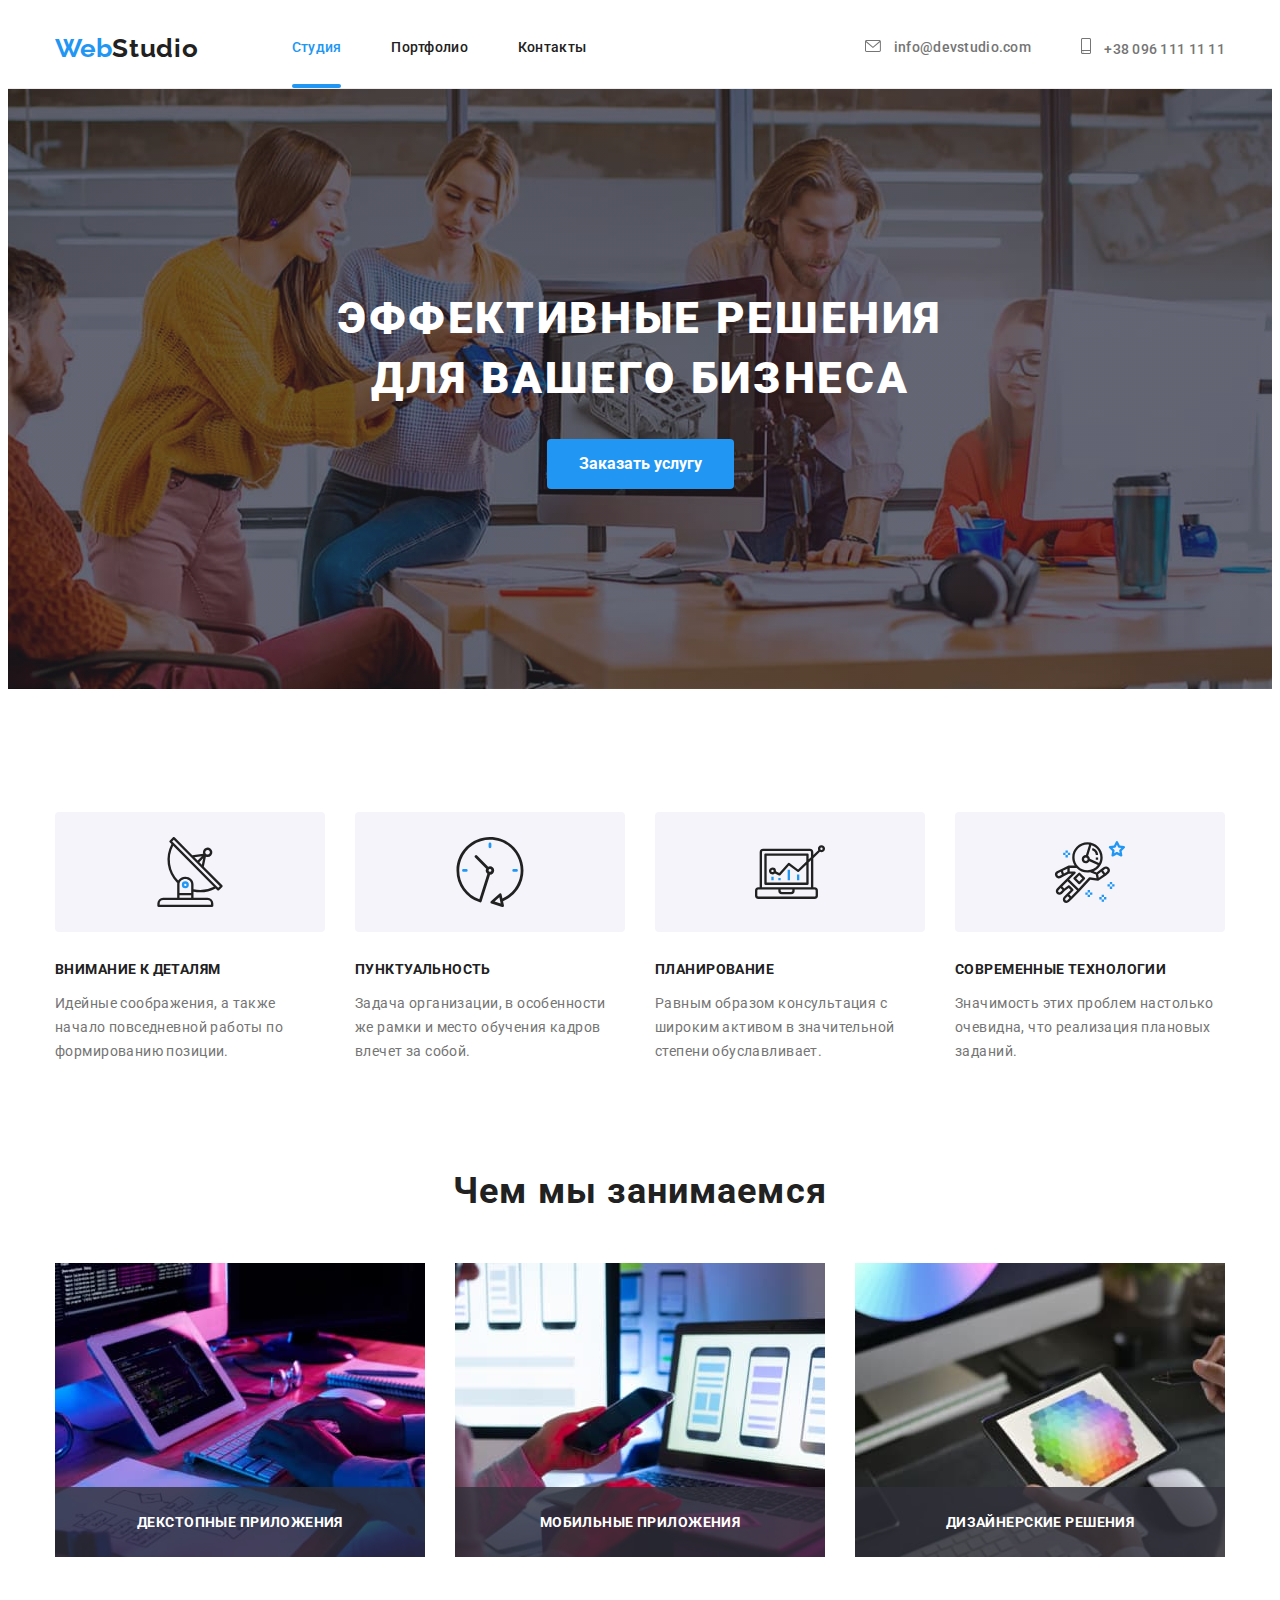
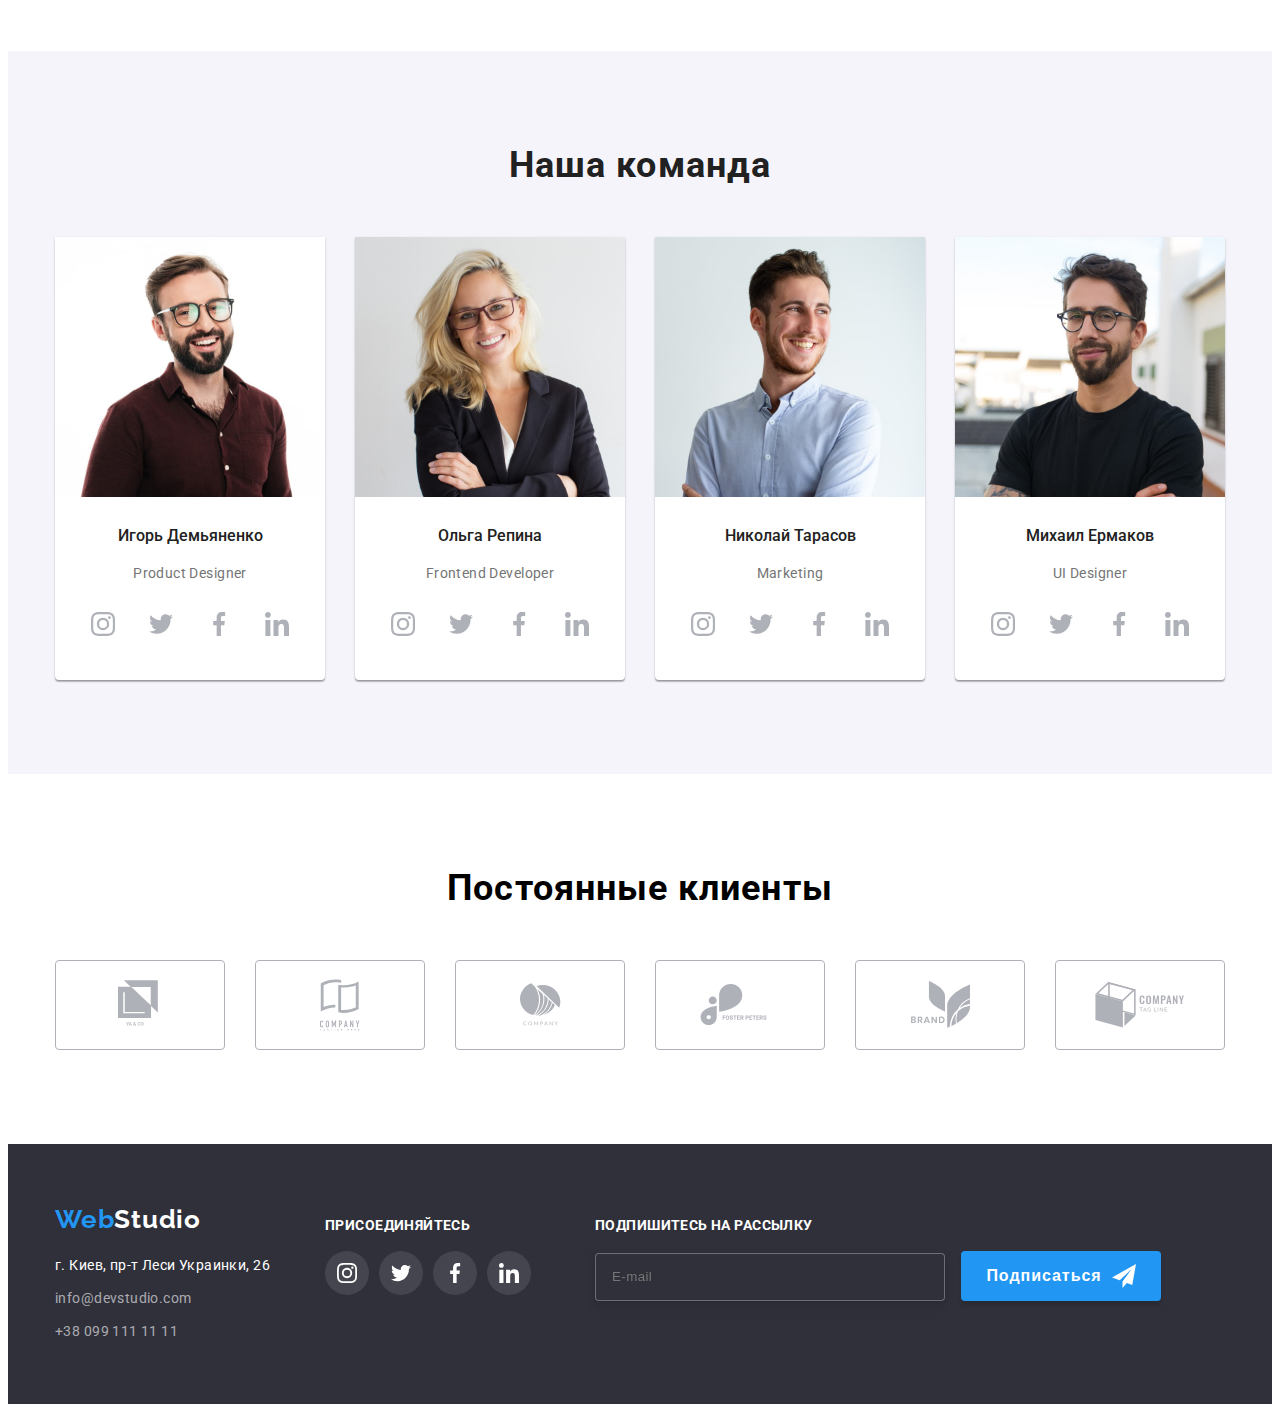
==== commit 02c46c47: "final" ====
--- a/index.html
+++ b/index.html
@@ -409,77 +409,35 @@
 
             </div>
             <div class="card-footer position-join">
-   <h4 class="join">ПОДПИШИТЕСЬ НА РАССЫЛКУ</h4>
-<form name="footer-form" class="footer-form" novalidate>
-    <label for="user_email" class="footer-form-lable">
-        <input placeholder="E-mail" type="email" name="email" class="footer-form-input" id="user_email" />
-    </label>
-    <button type="submit" class="btn footer-form-submit">
-        Подписаться
-        <svg class="social-icon-footer" width="24" height="24">
-            <use href="./images/svg/form-icon.svg#icon-send"></use>
-        </svg>
-    </button>
+                <h4 class="join">ПОДПИШИТЕСЬ НА РАССЫЛКУ</h4>
+                    <form class="footer-form">
+                        <label>
+                            <input type="email" name="email" placeholder="E-mail" novalidate />
+                        </label>
+                    <button type="submit" class="footer-button">
+                        Подписаться
+                    <svg class="social-icon-footer " width="24" height="24">
+                        <use href="./images/svg/form-icon.svg#icon-send"></use>
+                    </svg>
+                    </button>
+                    </form>
+
             </div>
-        </div>
+        
     </footer>
     <!--modal windows-->
 <div class="backdrop is-hidden" data-modal>
     <div class="modal">
+        <h2 class="modal-title">Оставьте свои данные, мы вам перезвоним</h2>
         <button class="buttom-close" data-modal-close>
 
             <svg class="icon-close" width="11" height="11">
                 <use href="./images/close-new.svg#icon-close"></use>
             </svg>
         </button>
-       <!-- <form >
-            <div class="form">
-            <h3 class="form-text">Оставьте свои данные, мы вам перезвоним</h3>
-        <div class="oll-form-field">
-            <div class="form-field">
-                <label for="name" class="form-label">Имя</label>
-                <svg class="icon icon-form" width="18" height="18">
-                    <use href="./images/svg/form-icon.svg#person-black" >
-                    </use>
-                </svg>
-                <input type="text" name="name" id="name" class="form-input" autofocus>
-           
-            </div>
-
-            <div class="form-field">
-            <label for="phone" class="form-label">Телефон</label>
-            <svg class="icon icon-form" width="18" height="18">
-                <use href="./images/svg/form-icon.svg#phone-black">
-                </use>
-            </svg>
-            <input type="tel" name="phone" id="phone" class="form-input" autofocus>
-            </div>
-
-            <div class="form-field">
-            <label for="mail" class="form-label">Почта</label>
-            <svg class="icon icon-form" width="18" height="18">
-                <use href="./images/svg/form-icon.svg#email-black">
-                </use>
-            </svg>
-            <input type="email" name="mail" id="mail" class="form-input" autofocus>
-            </div>
-
-            <div class="form-field">
-            <label for="feedback" class="form-label">Комментарий </label>
-                <textarea name="feedback" rows="8" placeholder="Введите текст" id="feedback" class="form-feedback"></textarea>
-            </div>
-
-        </div>
-            <div class="form-policy">
-            <input type="checkbox" name="policy" id="policy">
-            <label for="policy">Соглашаюсь с рассылкой и принимаю <a href="#" class="policy-link ">Условия договора</a></label>
-             </div>  
-            
-            <button type="submit">Отправить</button>
-            </div>
-        </form>
-    -->
-<form class="modal-form">
+      
+<!-- 
+    <form class="modal-form">
     <h3 class="modal-title">
         Оставьте свои данные, мы вам перезвоним
     </h3>
@@ -534,8 +492,7 @@
     </div>
 
         
-       <!-- <input type="checkbox" name="modal-checkbox" id="modal-checkbox" class="cub">
-        <label for="modal-checkbox" class="modal-checkbox-policy">Соглашаюсь с рассылкой и принимаю&nbsp; <a href="" class="modal-link" id="modal-link"> Условия договора</a></label>-->
+      
        
 <label for="modal-checkbox" class="modal-checkbox-policy">
     <input type="checkbox" name="modal-checkbox" class="modal-checkbox" id="modal-checkbox" />
@@ -548,6 +505,56 @@
     <button type="submit" id="form-submit" class="btn btn-modal">
         Отправить
     </button>
+</form> 
+-->
+<form class="modal-form">
+    <div class="form-field">
+        <label class="modal-ladel" for="username">Имя</label>
+        <div class="modal-position">
+            <input class="modal-input" type="text" name="username" id="username" autofocus>
+            <svg class="modal-icon" width="18" height="18">
+                <use href="./images/svg/form-icon.svg#person-black"></use>
+            </svg>
+        </div>
+    </div>
+
+    <div class="form-field">
+        <label class="modal-ladel" for="tel">Телефон</label>
+        <div class="modal-position">
+            <input class="modal-input" type="tel" name="tel" id="tel">
+            <svg class="modal-icon" width="18" height="18">
+                <use href="./images/svg/form-icon.svg#phone-black"></use>
+            </svg>
+        </div>
+    </div>
+
+    <div class="form-field">
+        <label class="modal-ladel" for="email">Почта</label>
+        <div class="modal-position">
+            <input class="modal-input" type="email" name="email" id="email">
+            <svg class="modal-icon" width="18" height="18">
+                <use href="../images/svg/form-icon.svg#email-black"></use>
+            </svg>
+        </div>
+    </div>
+
+    <div class="form-field feedback">
+        <label class="modal-ladel" for="username">Комментарий</label>
+        <textarea class="feedback" name="feedback" rows="5" placeholder="Введите текст"></textarea>
+    </div>
+
+    <label class="checkbox-label">
+        <input class="checkbox-input visually-hidden" type="checkbox" name="checkbox" value="checkbox" />
+        <span class="checkbox-icon"></span>
+        Соглашаюсь с рассылкой и принимаю
+        <a href="#" class="checkbox-link link">
+            Условия договора
+        </a>
+    </label>
+
+    <button type="submit" class="modal-form-button">
+        Отправить
+    </button>
 </form>
     </div>
 </div>
--- a/css/style.css
+++ b/css/style.css
@@ -818,11 +818,22 @@
   box-shadow: 0px 4px 4px rgba(0, 0, 0, 0.15);
 }
 
-.footer-form {
-  display: flex;
-  align-items: baseline;
-}
-
+.footer-form input {
+  width: 350px;
+  border-radius: 4px;
+  padding-top: 15px;
+  padding-bottom: 15px;
+  padding-left: 16px;
+
+  border: 1px solid rgba(255, 255, 255, 0.3);
+  color: rgba(255, 255, 255, 0.6);
+  background-color: var(--bg-color);
+  filter: drop-shadow(0px 4px 4px rgba(0, 0, 0, 0.15));
+
+  line-height: 1.25;
+  letter-spacing: 0.03em;
+  margin-right: 12px;
+}
 .social-icon-footer {
   margin-left: 10px;
   fill: var(--white-color-text);
@@ -1298,18 +1309,19 @@
 }
 
 .modal {
-  width: 528px;
-
-  padding: 40px;
-
   position: absolute;
   top: 50%;
   left: 50%;
-
-  background-color: rgba(255, 255, 255, 1);
+  transform: translate(-50%, -50%) scale(1);
+  transition: transform 250ms linear;
+
+  min-width: 528px;
+  min-height: 581px;
+  padding: 40px;
+
+  background-color: #ffffff;
   box-shadow: 0px 1px 3px rgba(0, 0, 0, 0.12), 0px 1px 1px rgba(0, 0, 0, 0.14), 0px 2px 1px rgba(0, 0, 0, 0.2);
   border-radius: 4px;
-  transform: translate(-50%, -50%) scale(1);
 }
 
 .t {
@@ -1353,142 +1365,7 @@
   stroke: var(--hover-color);
 }
 
-/*form OLD*/
-/*
-
-.form {
-  width: 528px;
-  height: 581px;
-
-  margin-right: auto;
-  margin-left: auto;
-  padding-left: 40px;
-  padding-right: 40px;
-}
-
-.form-field {
-  position: relative;
-  display: flex;
-  flex-direction: column;
-  margin-bottom: 10px;
-
-  font-family: Roboto;
-  font-style: normal;
-  font-weight: normal;
-  font-size: 12px;
-  line-height: 14px;
- 
-
-  letter-spacing: 0.01em;
-
-  color: var(--primary-text-color);
-}
-
-.oll-form-field input {
-  margin: 0;
-  padding-left: 40px;
-}
-.form-field:nth-last-child(4) {
-  margin-bottom: 10px;
-}
-.form-label {
-  margin-bottom: 4px;
-}
-.form-input {
-  width: 100%;
-  height: 40px;
-  padding-left: 42px;
-
-  border: 1px solid rgba(33, 33, 33, 0.2);
-  border-radius: 4px;
-  box-sizing: border-box;
-
-  cursor: pointer;
-
-  transition-property: border;
-  transition-duration: 250ms;
-  transition-timing-function: cubic-bezier(0.4, 0, 0.2, 1);
-}
-.form-feedback {
-  width: 448px;
-  height: 120px;
-
-  font-family: Roboto;
-  font-style: normal;
-  font-weight: normal;
-  font-size: 12px;
-  line-height: 14px;
-  letter-spacing: 0.01em;
-
-  color: rgba(117, 117, 117, 0.5);
-
-  border: 1px solid rgba(33, 33, 33, 0.2);
-  box-sizing: border-box;
-  border-radius: 4px;
-  padding-left: 16px;
-  padding-top: 12px;
-}
-.form-policy {
-  width: 425px;
-  height: 24px;
-
-  font-family: Roboto;
-  font-style: normal;
-  font-weight: normal;
-  font-size: 14px;
-  line-height: 24px;
- 
-
-  letter-spacing: 0.03em;
-
-  color: var(--primary-text-color);
-}
-.policy-link {
-  text-decoration: none;
-  color: var(--hover-color);
-  transition: color var(--animations);
-}
-.form-text {
-  display: flex;
-  justify-content: center;
-  align-items: center;
-
-  font-family: Roboto;
-  font-style: normal;
-  font-weight: bold;
-  font-size: 20px;
-  line-height: 23px;
-  text-align: center;
-  letter-spacing: 0.03em;
-  color: var(--text-black-color);
-}
-textarea {
-  resize: none;
-}
-.icon-form {
-  position: absolute;
-  margin-top: 10px;
-  margin-bottom: 12px;
-  top: 50%;
-  transform: translateY(-50%);
-  display: block;
-  transition-property: fill;
-  transition-duration: 250ms;
-  transition-timing-function: cubic-bezier(0.4, 0, 0.2, 1);
-  fill: var(--text-black-color);
-}
-.icon-form:hover,
-.icon-form:focus {
-  fill: var(--hover-color);
-}
-.form-input:hover,
-.form-input:focus {
-  border: 1px solid var(--hover-color);
-  fill: red;
-}
-*/
-
-/* modal-form */
+/* modal-form 
 
 .modal-title {
   font-size: 20px;
@@ -1532,11 +1409,11 @@
   transition-duration: 250ms;
   transition-timing-function: cubic-bezier(0.4, 0, 0.2, 1);
 }
-/* BTB */
+
 .modal-unit-input:focus {
   border: 1px solid var(--hover-color);
 }
-/*! RST */
+
 
 .user-comment {
   padding: 0;
@@ -1548,7 +1425,7 @@
   border: 1px solid var(--modal-color-border);
   border-radius: 4px;
 }
-
+*/
 /* UA */
 .modal-checkbox-policy {
   letter-spacing: 0.03em;
@@ -1591,7 +1468,7 @@
   background-color: var(--hover-color);
 }
 
-/* SS*/
+/* SS
 .modal-link {
   line-height: 1.71;
   letter-spacing: 0.03em;
@@ -1659,7 +1536,6 @@
   transform: translate(-40px, -32px);
 }
 
-/* textaria mark up */
 
 .modal-aria-lable {
   position: absolute;
@@ -1671,7 +1547,7 @@
   font-weight: normal;
   font-size: 12px;
   line-height: 14px;
-  /* identical to box height */
+ 
 
   letter-spacing: 0.01em;
   color: var(--primary-text-color);
@@ -1684,10 +1560,6 @@
 .user-comment:not(:placeholder-shown) + .modal-aria-lable {
   transform: translate(-17px, -30px);
 }
-
-/* textaria mark up */
-
-/* icon in modal */
 
 .modal-unit-icon {
   position: absolute;
@@ -1705,5 +1577,197 @@
 .modal-unit-input:not(:placeholder-shown) + .modal-unit-icon {
   fill: var(--hover-color);
 }
-
-/* icon in modal end */
+*/
+.form-field {
+  display: flex;
+  flex-direction: column;
+  margin-bottom: 10px;
+}
+
+.modal-ladel {
+  margin-bottom: 4px;
+  font-family: Roboto;
+  font-style: normal;
+  font-weight: normal;
+  font-size: 12px;
+  line-height: 14px;
+  /* identical to box height */
+
+  letter-spacing: 0.01em;
+
+  color: var(--primary-text-color);
+}
+
+.modal-position {
+  position: relative;
+}
+
+.modal-input {
+  width: 100%;
+  height: 40px;
+  padding-left: 43px;
+  border: 1px solid rgba(33, 33, 33, 0.2);
+  border-radius: 4px;
+  outline: none;
+  cursor: pointer;
+  transition: border 250ms cubic-bezier(0.4, 0, 0.2, 1);
+}
+
+.modal-input:focus-within {
+  border-color: var(--hover-color);
+  transition: border-color 250ms cubic-bezier(0.4, 0, 0.2, 1);
+}
+.modal-input:hover {
+  border-color: var(--hover-color);
+  transition: border-color 250ms cubic-bezier(0.4, 0, 0.2, 1);
+}
+.modal-icon {
+  position: absolute;
+  top: 50%;
+  left: 12px;
+  transform: translateY(-50%);
+}
+
+.modal-position:focus-within .modal-icon {
+  fill: var(--hover-color);
+  transition: fill 250ms cubic-bezier(0.4, 0, 0.2, 1);
+}
+.form-field .feedback {
+  height: 120px;
+  padding: 12px 16px;
+  border-radius: 4px;
+  resize: none;
+  border: 1px solid rgba(33, 33, 33, 0.2);
+  outline: none;
+  transition: border 250ms cubic-bezier(0.4, 0, 0.2, 1);
+}
+.form-field .feedback:focus-within {
+  border: 1px solid var(--hover-color);
+}
+.form-field .feedback::placeholder {
+  font-size: 14px;
+  line-height: 1.2;
+  letter-spacing: 0.01em;
+
+  color: rgba(117, 117, 117, 0.5);
+}
+
+.checkbox-label {
+  display: flex;
+  justify-content: center;
+  align-items: center;
+  margin-top: 20px;
+
+  color: var(--primary-text-color);
+
+  font-size: 14px;
+  line-height: 1.71;
+  letter-spacing: 0.03em;
+}
+
+.checkbox-icon {
+  display: inline-block;
+  width: 16px;
+  height: 15px;
+  margin-right: 7px;
+  background: url(../images/svg/check1.svg);
+  cursor: pointer;
+}
+.checkbox-icon:hover {
+  fill: var(--hover-color);
+  transition: border-color 250ms cubic-bezier(0.4, 0, 0.2, 1);
+}
+.checkbox-input:checked + .checkbox-icon {
+  background: url(../images/svg/check2.svg);
+}
+
+.checkbox-link {
+  margin-left: 5px;
+
+  text-decoration-line: underline;
+  color: var(--hover-color);
+}
+
+.checkbox-link:hover {
+  color: var(--buttos-hover-color);
+}
+.visually-hidden {
+  position: absolute !important;
+  clip: rect(1px 1px 1px 1px);
+  clip: rect(1px, 1px, 1px, 1px);
+  padding: 0 !important;
+  border: 0 !important;
+  height: 1px !important;
+  width: 1px !important;
+  overflow: hidden;
+}
+.modal-form-button {
+  display: block;
+  width: 200px;
+  height: 50px;
+  margin-left: auto;
+  margin-right: auto;
+  margin-top: 30px;
+  background-color: var(--hover-color);
+  border: none;
+  box-shadow: 0px 4px 4px rgba(0, 0, 0, 0.15);
+  border-radius: 4px;
+
+  transition: background-color 250ms cubic-bezier(0.4, 0, 0.2, 1);
+
+  font-weight: 700;
+  font-size: 16px;
+  line-height: 1.87;
+  text-align: center;
+  letter-spacing: 0.06em;
+
+  color: #ffffff;
+
+  cursor: pointer;
+}
+.modal-form-button:hover,
+.modal-form-button:focus {
+  background-color: var(--buttos-hover-color);
+}
+
+.modal-title {
+  margin-bottom: 12px;
+
+  font-family: Roboto;
+  font-style: normal;
+  font-weight: bold;
+  font-size: 20px;
+  line-height: 1.15;
+  text-align: center;
+  letter-spacing: 0.03em;
+
+  color: var(--title-color);
+}
+
+.footer-button {
+  display: inline-flex;
+  justify-content: center;
+  align-items: center;
+  width: 200px;
+  padding: 10px;
+
+  background: var(--hover-color);
+  color: var(--white-color-text);
+  box-shadow: 0px 4px 4px rgba(0, 0, 0, 0.15);
+  border-radius: 4px;
+  border: none;
+
+  transition: color 250ms cubic-bezier(0.4, 0, 0.2, 1), background-color 250ms cubic-bezier(0.4, 0, 0.2, 1),
+    border-color 250ms cubic-bezier(0.4, 0, 0.2, 1), box-shadow 250ms cubic-bezier(0.4, 0, 0.2, 1);
+
+  font-weight: 700;
+  font-size: 16px;
+  line-height: 1.88;
+  letter-spacing: 0.06em;
+
+  cursor: pointer;
+}
+.footer-button:hover,
+.footer-button:focus {
+  background-color: var(--buttos-hover-color);
+}
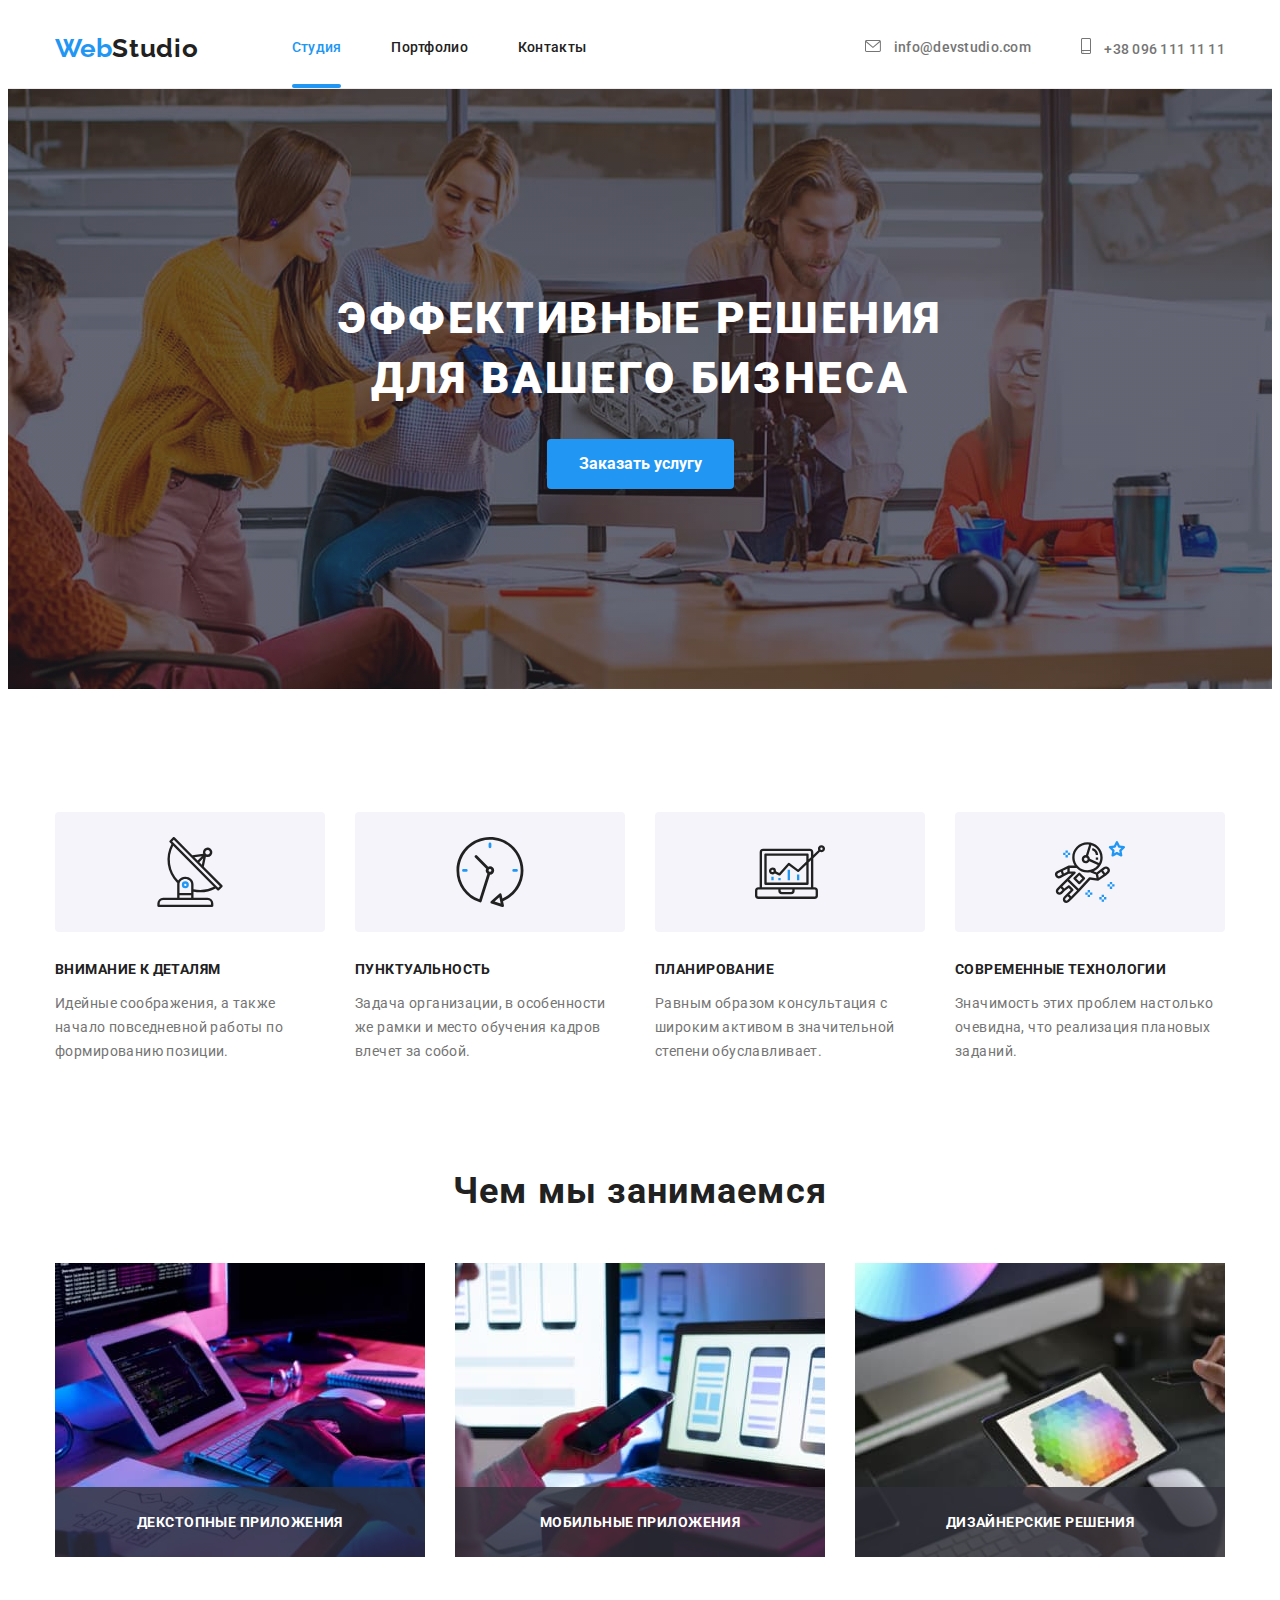
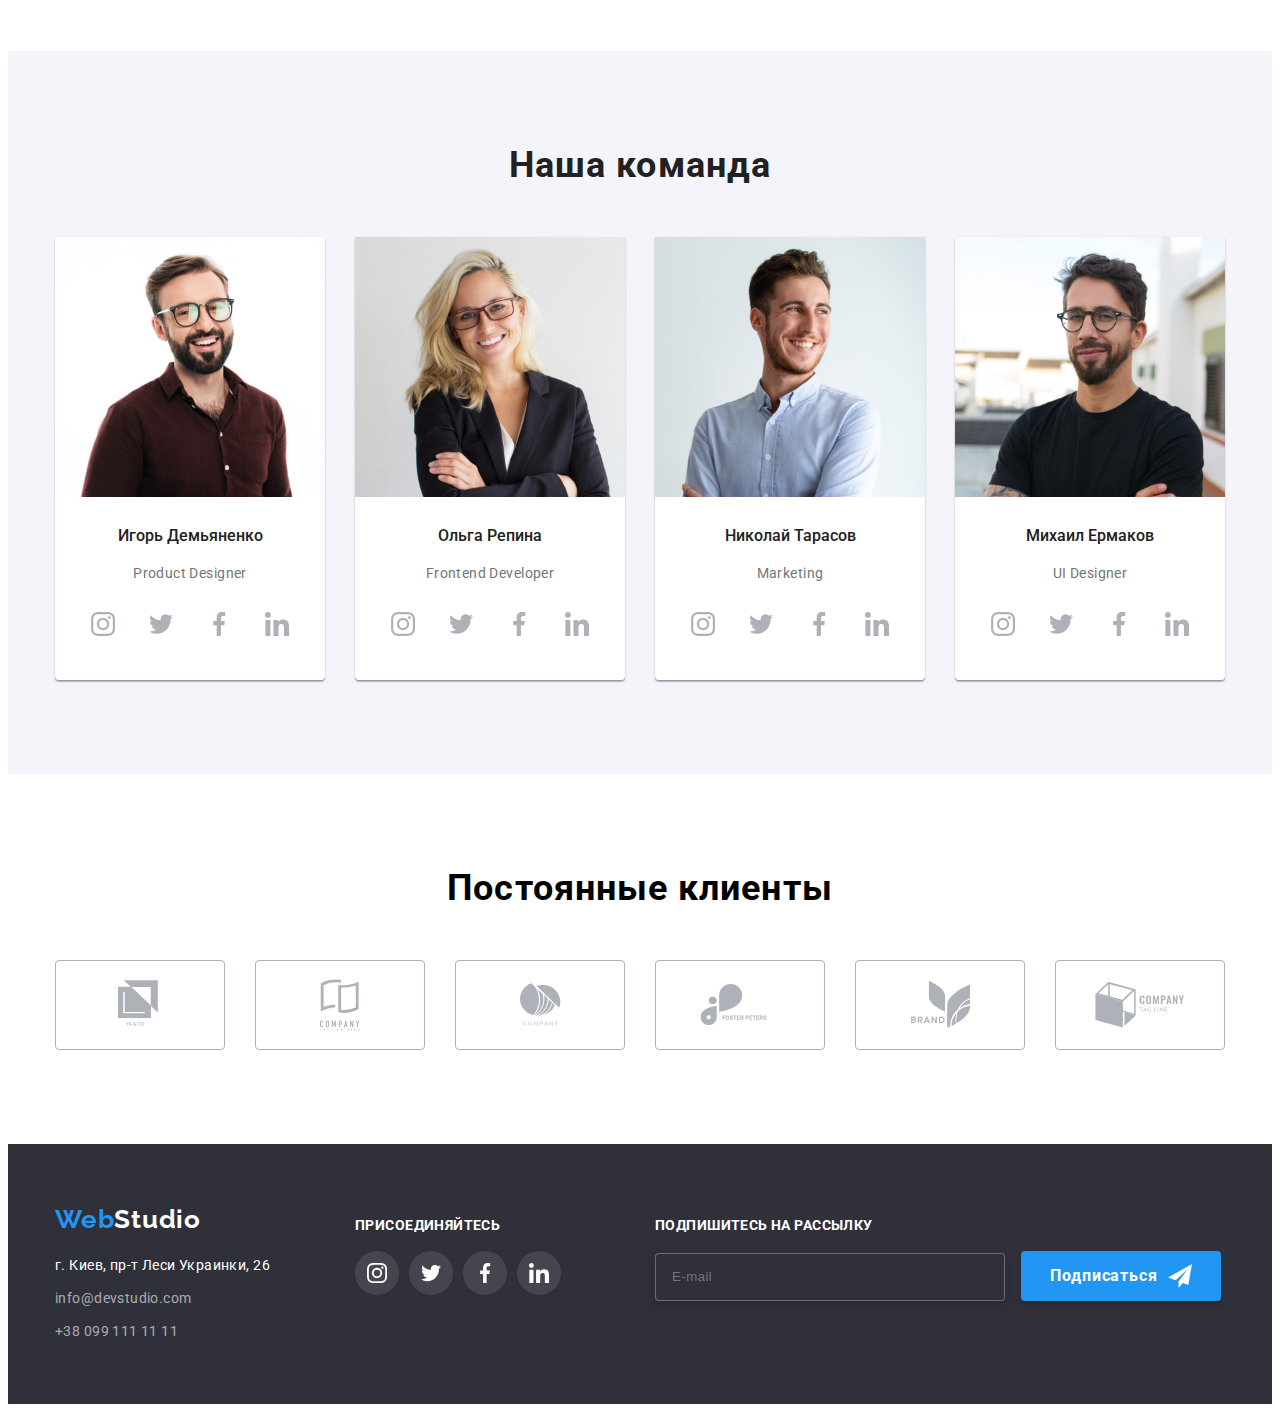
==== commit cabafe4d: "mmm" ====
--- a/index.html
+++ b/index.html
@@ -432,7 +432,7 @@
         <button class="buttom-close" data-modal-close>
 
             <svg class="icon-close" width="11" height="11">
-                <use href="./images/close-new.svg#icon-close"></use>
+                <use href="./images/close-new.svg#icon-close" class="icon-close" ></use>
             </svg>
         </button>
       
@@ -533,7 +533,7 @@
         <div class="modal-position">
             <input class="modal-input" type="email" name="email" id="email">
             <svg class="modal-icon" width="18" height="18">
-                <use href="../images/svg/form-icon.svg#email-black"></use>
+                <use href="./images/svg/form-icon.svg#email-black"></use>
             </svg>
         </div>
     </div>
--- a/css/style.css
+++ b/css/style.css
@@ -860,6 +860,10 @@
 .card-footer:last-child {
   flex-basis: calc(50% - 15px);
 }
+.footer .container {
+  display: flex;
+  justify-content: space-between;
+}
 .social-networks {
   width: 206px;
   padding-top: 15px;
@@ -1335,34 +1339,27 @@
   transition-timing-function: linear;
   transition-delay: 0;
 }
+
 .buttom-close {
   position: absolute;
   top: 8px;
   right: 8px;
   width: 30px;
   height: 30px;
-
   background-color: transparent;
   border: 1px solid rgba(0, 0, 0, 0.1);
   border-radius: 50%;
   cursor: pointer;
 }
+.buttom-close:hover .icon-close,
+.buttom-close:focus .icon-close {
+  fill: var(--hover-color);
+  color: #188ce8;
+}
 .icon-close {
   fill: #000000;
   margin-left: 1px;
-}
-.icon-close:hover,
-.icon-close:focus {
-  fill: var(--hover-color);
-}
-.buttom-close:hover,
-.buttom-close:focus {
-  fill: var(--hover-color);
-  border: 1px solid var(--hover-color);
-}
-.buttom-close:hover .icon-close,
-.buttom-close:focus .icon-close {
-  stroke: var(--hover-color);
+  transition: fill 250ms cubic-bezier(0.4, 0, 0.2, 1);
 }
 
 /* modal-form 
@@ -1660,8 +1657,12 @@
 
   color: var(--primary-text-color);
 
+  font-family: Roboto;
+  font-style: normal;
+  font-weight: normal;
   font-size: 14px;
   line-height: 1.71;
+
   letter-spacing: 0.03em;
 }
 
@@ -1715,13 +1716,17 @@
 
   transition: background-color 250ms cubic-bezier(0.4, 0, 0.2, 1);
 
-  font-weight: 700;
+  font-family: Roboto;
+  font-style: normal;
+  font-weight: bold;
   font-size: 16px;
   line-height: 1.87;
+
+  align-items: center;
   text-align: center;
   letter-spacing: 0.06em;
 
-  color: #ffffff;
+  color: var(--white-color-text);
 
   cursor: pointer;
 }
@@ -1751,20 +1756,22 @@
   width: 200px;
   padding: 10px;
 
-  background: var(--hover-color);
-  color: var(--white-color-text);
-  box-shadow: 0px 4px 4px rgba(0, 0, 0, 0.15);
-  border-radius: 4px;
-  border: none;
-
-  transition: color 250ms cubic-bezier(0.4, 0, 0.2, 1), background-color 250ms cubic-bezier(0.4, 0, 0.2, 1),
-    border-color 250ms cubic-bezier(0.4, 0, 0.2, 1), box-shadow 250ms cubic-bezier(0.4, 0, 0.2, 1);
-
-  font-weight: 700;
+  font-family: Roboto;
+  font-style: normal;
+  font-weight: bold;
   font-size: 16px;
   line-height: 1.88;
   letter-spacing: 0.06em;
 
+  background: var(--hover-color);
+  color: var(--white-color-text);
+  box-shadow: 0px 4px 4px rgba(0, 0, 0, 0.15);
+  border-radius: 4px;
+  border: none;
+
+  transition: color 250ms cubic-bezier(0.4, 0, 0.2, 1), background-color 250ms cubic-bezier(0.4, 0, 0.2, 1),
+    border-color 250ms cubic-bezier(0.4, 0, 0.2, 1), box-shadow 250ms cubic-bezier(0.4, 0, 0.2, 1);
+
   cursor: pointer;
 }
 .footer-button:hover,
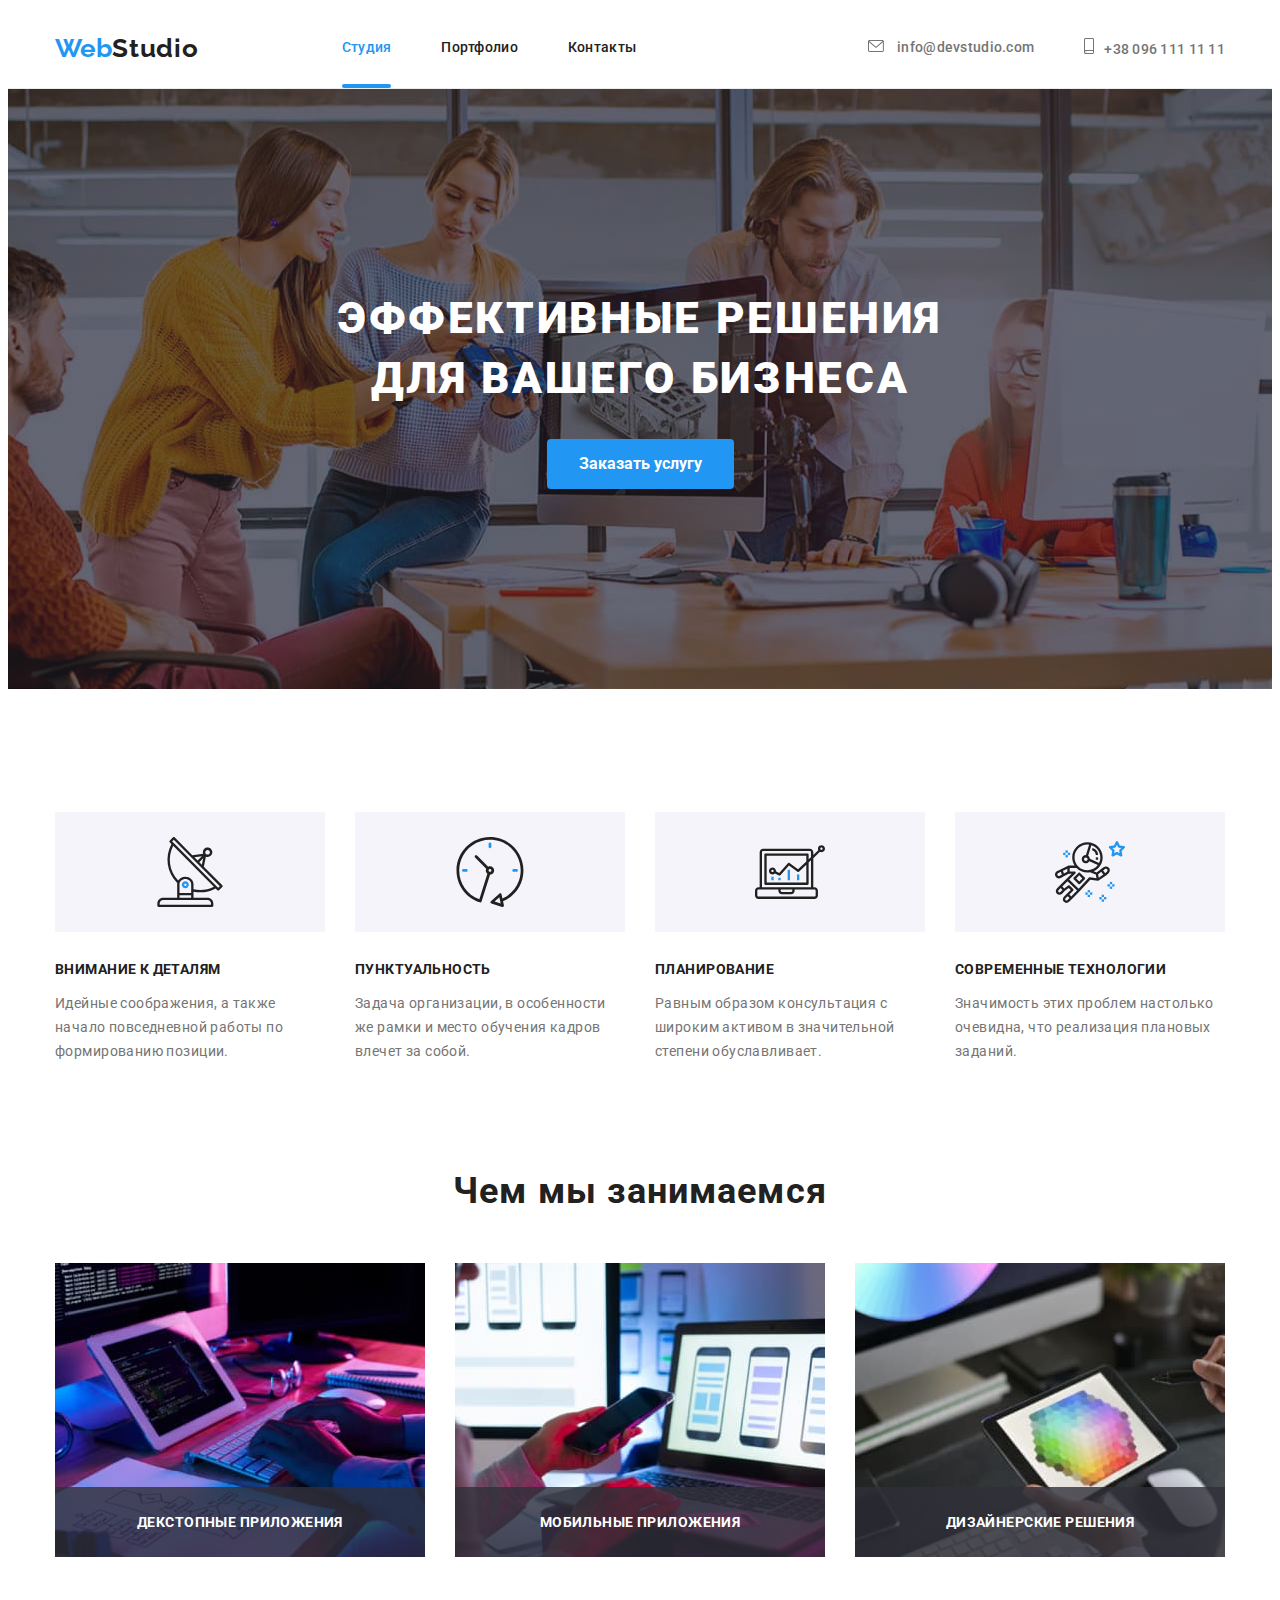
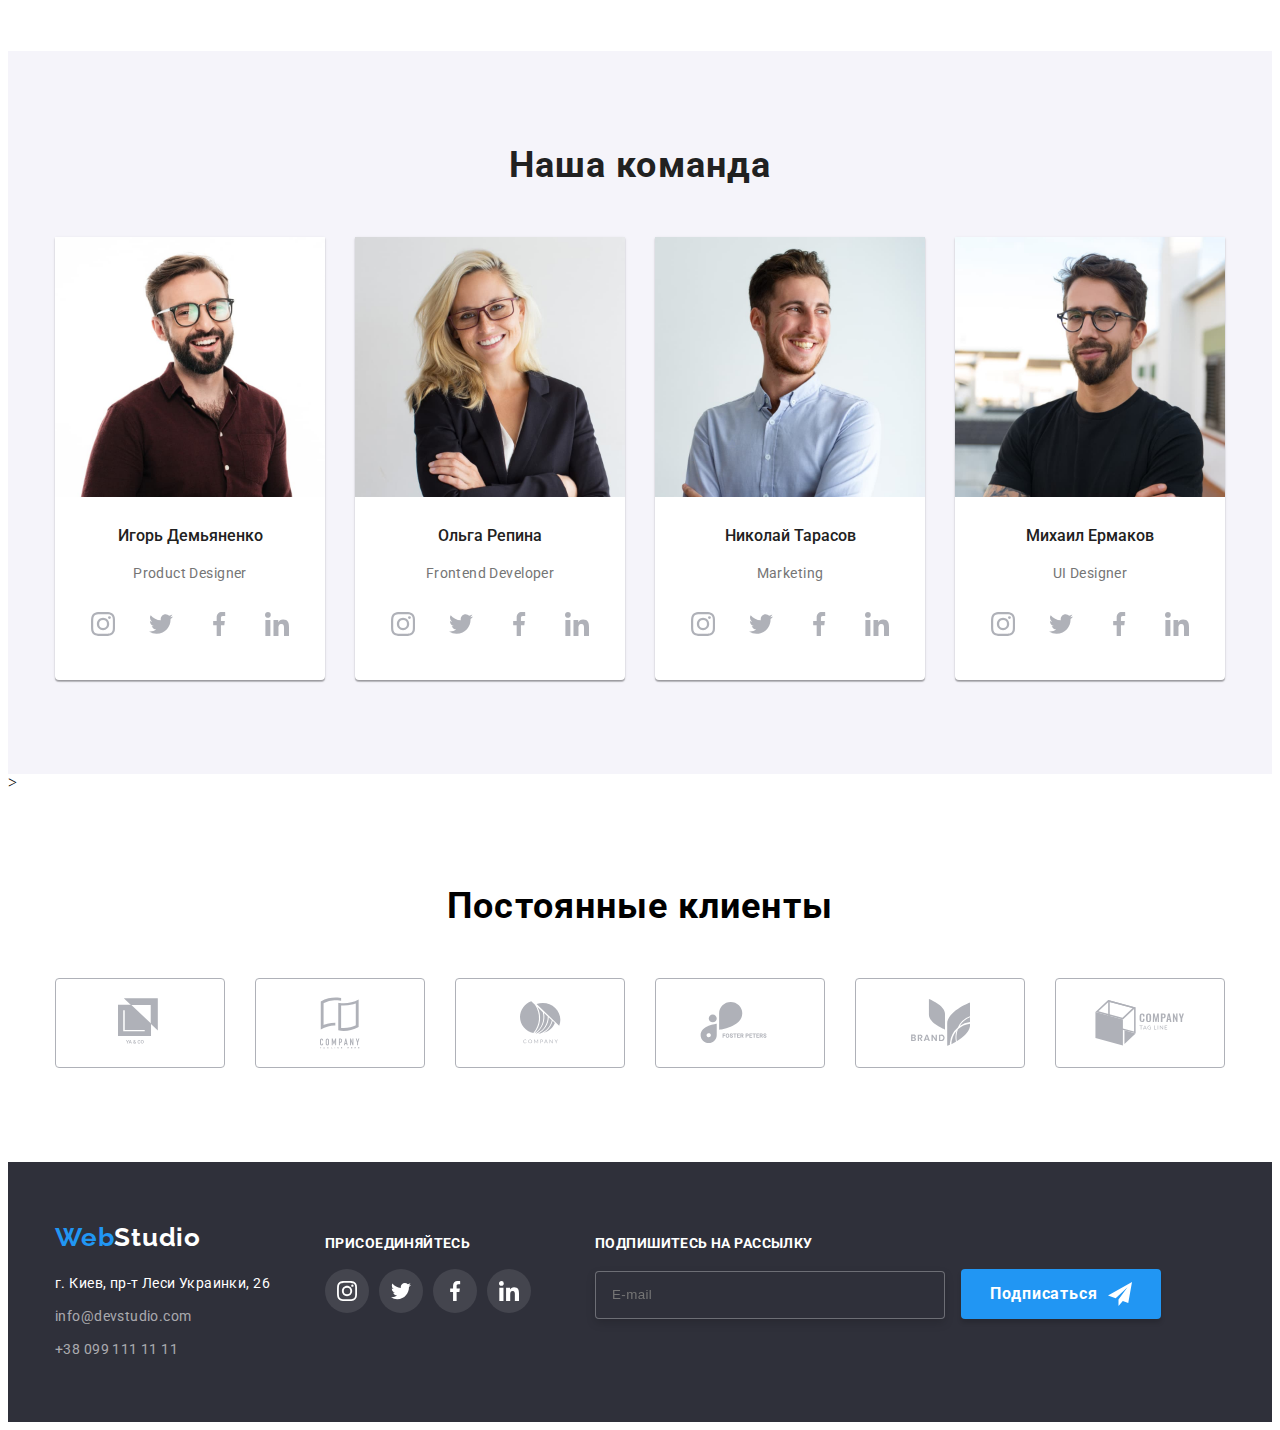
==== commit 3c350509: "m" ====
--- a/index.html
+++ b/index.html
@@ -13,53 +13,46 @@
     <link rel="stylesheet" href="https://cdnjs.cloudflare.com/ajax/libs/modern-normalize/0.2.0/modern-normalize.css"
         integrity="sha512-oxqL25oMBPTFLK5OOR4U/Y//5oyc+3B8MJVTuGD2FLdyA+VXlhKMyQ7YjHNSI5+CLk0UdMLw1lV64dDuT1Batw=="
         crossorigin="anonymous" />
-    <link rel="stylesheet" href="css/style.css">
+    <link rel="stylesheet" href="css/style.min.css">
 
 
 </head>
 
 <body>
-    <!--шапка-->
+    <!--header-->
     <header>
 
 
-        <nav class="conteiner-header main-nav">
+        <nav class="header-conteiner">
             <a href="" class="logo">Web<span class="logotip">Studio</span></a>
             <ul class="menu-nav list">
-                <li class="item link">
-                    <a href="./index.html" class="saite-nav1 link-current link">Студия</a>
-                </li>
-                <li class="item link">
-                    <a href="./portfolio.html" class="saite-nav1 link">Портфолио</a>
-                </li>
-                <li class="item link">
-                    <a href="" class="saite-nav1 link">Контакты</a>
+                <li class="menu-nav__item link">
+                    <a href="./index.html" class="saite-nav link-current link">Студия</a>
+                </li>
+                <li class="menu-nav__item link">
+                    <a href="./portfolio.html" class="saite-nav link">Портфолио</a>
+                </li>
+                <li class="menu-nav__item link">
+                    <a href="" class="saite-nav link">Контакты</a>
                 </li>
             </ul>
 
             <ul class="contacts list">
 
-                <li class="item link ">
-
-
+                <li class="contacts__item link ">
                     <a href="mailto:info@devstudio.com" class="saite-contacts">
                         <svg class="icon-mail ">
                             <use href=".//images/svg/clients.svg#envelope"></use>
 
-                        </svg>
-                        info@devstudio.com</a>
-
-                </li>
-
-
-                <li class="item link ">
-
+                        </svg> info@devstudio.com
+                    </a>
+                </li>
+                <li class="contacts__item link ">
                     <a href="tel:+380961111111" class="saite-contacts ">
                         <svg class="icon-phone">
                             <use href=".//images/svg/clients.svg#smartphone"></use>
-
-                        </svg>
-                        +38 096 111 11 11 </a>
+                        </svg>+38 096 111 11 11
+                    </a>
                 </li>
 
             </ul>
@@ -71,59 +64,59 @@
     <main>
 
         <section class="hero">
-<div class="container">
-            <h1 class="hero-title">ЭФФЕКТИВНЫЕ РЕШЕНИЯ <br> ДЛЯ ВАШЕГО БИЗНЕСА </h1>
-            <button type="button" class="buttons" data-modal-open><span class="buts">Заказать услугу</span></button>
-</div>
+          
+                <h1 class="hero__title">ЭФФЕКТИВНЫЕ РЕШЕНИЯ <br> ДЛЯ ВАШЕГО БИЗНЕСА </h1>
+                <button type="button" class="hero__button" data-modal-open><span class="hero__button-text">Заказать услугу</span></button>
+            
 
         </section>
 
         <!-- Наше преимущество-->
-        <section class="section-about-us">
-            <div class="section">
+        <section class="section">
+           
                 <h2></h2>
-                <ul class="about-us">
-                    <li class=" feature1 feature-icon">
-
-                        <h3 class="section-about-us-title">ВНИМАНИЕ К ДЕТАЛЯМ</h3>
+                <ul class="section-about-us">
+                    <li class=" section-about-us__feature feature-icon icon-antenna">
+
+                        <h3 class="section-about-us__title ">ВНИМАНИЕ К ДЕТАЛЯМ</h3>
                         <p>Идейные соображения, а также начало повседневной работы по формированию позиции.</p>
                     </li>
-                    <li class="feature1 feature-icon">
-                        <h3 class="section-about-us-title">ПУНКТУАЛЬНОСТЬ</h3>
+                    <li class="section-about-us__feature feature-icon icon-clock">
+                        <h3 class="section-about-us__title">ПУНКТУАЛЬНОСТЬ</h3>
                         <p>Задача организации, в особенности же рамки и место обучения кадров влечет за собой.</p>
                     </li>
-                    <li class="feature1 feature-icon">
-
-                        <h3 class="section-about-us-title">ПЛАНИРОВАНИЕ</h3>
+                    <li class="section-about-us__feature feature-icon icon-diagram">
+
+                        <h3 class="section-about-us__title">ПЛАНИРОВАНИЕ</h3>
                         <p>Равным образом консультация с широким активом в значительной степени обуславливает.</p>
                     </li>
-                    <li class="feature1 feature-icon">
-
-                        <h3 class="section-about-us-title">СОВРЕМЕННЫЕ ТЕХНОЛОГИИ</h3>
+                    <li class="section-about-us__feature feature-icon icon-astronaut" >
+
+                        <h3 class="section-about-us__title">СОВРЕМЕННЫЕ ТЕХНОЛОГИИ</h3>
                         <p>Значимость этих проблем настолько очевидна, что реализация плановых заданий.</p>
                     </li>
                 </ul>
-            </div>
+            
         </section>
         <!--Чем мы занимаемся-->
-        <section class="container ">
-            <!--Чем мы занимаемся-->
-
-            <h2 class="what-we-do list">Чем мы занимаемся</h2>
-            <ul class="block-title ">
-                <li class="grid-title">
+        <section class="our-works ">
+     
+
+            <h2 class="our-works__title list">Чем мы занимаемся</h2>
+            <ul class="our-works__block ">
+                <li class="our-works__card">
 
                     <img src="./images/img.jpg" alt="набор кода" width="370">
-                    <p class="card-bg text">ДЕКСТОПНЫЕ ПРИЛОЖЕНИЯ</p>
-
-                </li>
-                <li class="grid-title">
+                    <p class="our-works__card-bg ">ДЕКСТОПНЫЕ ПРИЛОЖЕНИЯ</p>
+
+                </li>
+                <li class="our-works__card">
                     <img src="./images/img1.jpg" alt="мобильное устройство" width="370">
-                    <p class="card-bg text">МОБИЛЬНЫЕ ПРИЛОЖЕНИЯ</p>
-                </li>
-                <li class="grid-title">
+                    <p class="our-works__card-bg ">МОБИЛЬНЫЕ ПРИЛОЖЕНИЯ</p>
+                </li>
+                <li class="our-works__card">
                     <img src="./images/img2.jpg" alt="цветовая палитра" width="370">
-                    <p class="card-bg text">ДИЗАЙНЕРСКИЕ РЕШЕНИЯ</p>
+                    <p class="our-works__card-bg ">ДИЗАЙНЕРСКИЕ РЕШЕНИЯ</p>
                 </li>
             </ul>
 
@@ -131,17 +124,17 @@
         <!--Наша команда-->
 
 
-        <div class="banners">
-            <section class="container section">
-
-                <h2 class="we-1">Наша команда</h2>
-                <ul class="our-team list">
-
-                    <li class="team">
+        <div class="our-team__bc">
+            <section class="our-team section">
+
+                <h2 class="our-team__heading">Наша команда</h2>
+                <ul class="our-team__list list">
+
+                    <li class="our-team__item">
                         <img src="./images/img4.jpg" alt="Игорь Демьяненко" width="270">
-                        <h3>Игорь Демьяненко</h3>
-                        <p class="ihor1">Product Designer</p>
-                        <ul class="social-team">
+                        <h3 >Игорь Демьяненко</h3>
+                        <p >Product Designer</p>
+                        <ul class="our-team__social">
                             <li class="social-icon-link links">
                                 <a href="" class="social-icon-link link">
                                     <svg class="team-icon ">
@@ -177,11 +170,11 @@
                         </ul>
                     </li>
 
-                    <li class="team teams ">
+                    <li class="our-team__item teams ">
                         <img src="./images/img5.jpg" alt="Ольга Репина" width="270">
                         <h3>Ольга Репина</h3>
-                        <p class="ihor1">Frontend Developer</p>
-                        <ul class="social-team">
+                        <p>Frontend Developer</p>
+                        <ul class="our-team__social">
                             <li class="social-icon-link ">
                                 <a href="" class="social-icon-link link">
                                     <svg class="team-icon ">
@@ -216,11 +209,11 @@
                             </li>
                         </ul>
                     </li>
-                    <li class="team teams">
+                    <li class="our-team__item teams">
                         <img src="./images/img6.jpg" alt="Николай Тарасов" width="270">
                         <h3>Николай Тарасов</h3>
-                        <p class="ihor1">Marketing</p>
-                        <ul class="social-team">
+                        <p>Marketing</p>
+                        <ul class="our-team__social">
                             <li class="social-icon-link">
                                 <a href="" class="social-icon-link link">
                                     <svg class="team-icon ">
@@ -255,11 +248,11 @@
                             </li>
                         </ul>
                     </li>
-                    <li class="team teams">
+                    <li class="our-team__item teams">
                         <img src="./images/img7.jpg" alt="Михаил Ермаков" width="270">
                         <h3>Михаил Ермаков</h3>
-                        <p class="ihor1">UI Designer</p>
-                        <ul class="social-team">
+                        <p>UI Designer</p>
+                        <ul class="our-team__social">
                             <li class="social-icon-link">
                                 <a href="" class="social-icon-link link">
                                     <svg class="team-icon ">
@@ -299,7 +292,7 @@
             </section>
         </div>
 
-
+        <!--Наши клиенты-->>
         <section class="client-position sections">
             <div class="hh">
                 <h2 class="position">Постоянные клиенты</h2>
@@ -354,10 +347,10 @@
         </section>
 
     </main>
-    <!--подвал-->
+    <!--footer-->
 
     <footer class="footer">
-        <div class="container our-contacts">
+        <div class="footer__container our-contacts">
             <div class="card-footer">
                 <a class="link logos" href="./index.html"><span class="logo-color">Web</span>Studio</a>
                 <a class="address link" href="https://goo.gl/maps/kpo2gFMixc3sEq3g6" rel="noopener noreferrer nofollow"
@@ -410,179 +403,109 @@
             </div>
             <div class="card-footer position-join">
                 <h4 class="join">ПОДПИШИТЕСЬ НА РАССЫЛКУ</h4>
-                    <form class="footer-form">
-                        <label>
-                            <input type="email" name="email" placeholder="E-mail" novalidate />
-                        </label>
+                <form class="footer-form">
+                    <label>
+                        <input type="email" name="email" placeholder="E-mail" novalidate />
+                    </label>
                     <button type="submit" class="footer-button">
                         Подписаться
-                    <svg class="social-icon-footer " width="24" height="24">
-                        <use href="./images/svg/form-icon.svg#icon-send"></use>
-                    </svg>
+                        <svg class="social-icon-footer " width="24" height="24">
+                            <use href="./images/svg/form-icon.svg#icon-send"></use>
+                        </svg>
                     </button>
-                    </form>
+                </form>
 
             </div>
-        
+
     </footer>
     <!--modal windows-->
-<div class="backdrop is-hidden" data-modal>
-    <div class="modal">
-        <h2 class="modal-title">Оставьте свои данные, мы вам перезвоним</h2>
-        <button class="buttom-close" data-modal-close>
-
-            <svg class="icon-close" width="11" height="11">
-                <use href="./images/close-new.svg#icon-close" class="icon-close" ></use>
-            </svg>
-        </button>
-      
-<!-- 
-    <form class="modal-form">
-    <h3 class="modal-title">
-        Оставьте свои данные, мы вам перезвоним
-    </h3>
-
-    <div class="modal-unit">
-        <div class="modal-unit-group">
-            <input type="text" name="user-name" id="user-name" class="modal-unit-input" placeholder=" " />
-            <svg class="modal-unit-icon" width="18" height="18">
-                <use href="./images/svg/form-icon.svg#person-black">
-                </use>
-            </svg>
-
-            <label for="user-name" class="modal-lable">
-                Имя
-            </label>
+    <div class="backdrop is-hidden" data-modal>
+        <div class="modal">
+            <h2 class="modal-title">Оставьте свои данные, мы вам перезвоним</h2>
+            <button class="buttom-close" data-modal-close>
+
+                <svg class="icon-close" width="11" height="11">
+                    <use href="./images/close-new.svg#icon-close" class="icon-close"></use>
+                </svg>
+            </button>
+
+ 
+            <form class="modal-form">
+                <div class="form-field">
+                    <label class="modal-ladel" for="username">Имя</label>
+                    <div class="modal-position">
+                        <input class="modal-input" type="text" name="username" id="username" autofocus>
+                        <svg class="modal-icon" width="18" height="18">
+                            <use href="./images/svg/form-icon.svg#person-black"></use>
+                        </svg>
+                    </div>
+                </div>
+
+                <div class="form-field">
+                    <label class="modal-ladel" for="tel">Телефон</label>
+                    <div class="modal-position">
+                        <input class="modal-input" type="tel" name="tel" id="tel">
+                        <svg class="modal-icon" width="18" height="18">
+                            <use href="./images/svg/form-icon.svg#phone-black"></use>
+                        </svg>
+                    </div>
+                </div>
+
+                <div class="form-field">
+                    <label class="modal-ladel" for="email">Почта</label>
+                    <div class="modal-position">
+                        <input class="modal-input" type="email" name="email" id="email">
+                        <svg class="modal-icon" width="18" height="18">
+                            <use href="./images/svg/form-icon.svg#email-black"></use>
+                        </svg>
+                    </div>
+                </div>
+
+                <div class="form-field feedback">
+                    <label class="modal-ladel" for="username">Комментарий</label>
+                    <textarea class="feedback" name="feedback" rows="5" placeholder="Введите текст"></textarea>
+                </div>
+
+                <label class="checkbox-label">
+                    <input class="checkbox-input visually-hidden" type="checkbox" name="checkbox" value="checkbox" />
+                    <span class="checkbox-icon"></span>
+                    Соглашаюсь с рассылкой и принимаю
+                    <a href="#" class="checkbox-link link">
+                        Условия договора
+                    </a>
+                </label>
+
+                <button type="submit" class="modal-form-button">
+                    Отправить
+                </button>
+            </form>
         </div>
     </div>
-
-    <div class="modal-unit">
-        <div class="modal-unit-group">
-            <input type="tel" name="user-tel" id="user-tel" class="modal-unit-input" placeholder=" " />
-            <svg class="modal-unit-icon" width="18" height="18">
-                <use href="./images/svg/form-icon.svg#phone-black">
-                </use>
-            </svg>
-
-            <label for="user-tel" class="modal-lable">
-                Телефон
-            </label>
-        </div>
-    </div>
-
-    <div class="modal-unit">
-        <div class="modal-unit-group">
-            <input type="email" name="user-mail" id="user-mail" class="modal-unit-input" placeholder=" " />
-            <svg class="modal-unit-icon" width="18" height="18">
-                <use href="./images/svg/form-icon.svg#email-black">
-                </use>
-            </svg>
-
-            <label for="user-mail" class="modal-lable">
-                Почта
-            </label>
-        </div>
-    </div>
-
-    <div class="modal-unit">
-        <textarea name="user-comment" id="user-comment" class="user-comment" rows="8" placeholder=" "></textarea>
-        <label for="user-comment" class="modal-aria-lable">
-            Комментарий
-        </label>
-    </div>
-
-        
-      
-       
-<label for="modal-checkbox" class="modal-checkbox-policy">
-    <input type="checkbox" name="modal-checkbox" class="modal-checkbox" id="modal-checkbox" />
-    <span class="checkbox-icon-span"></span>
-
-    Соглашаюсь с рассылкой и принимаю&nbsp;
-    <a href="" class="modal-link" id="modal-link"> Условия договора</a>
-</label>
-
-    <button type="submit" id="form-submit" class="btn btn-modal">
-        Отправить
-    </button>
-</form> 
--->
-<form class="modal-form">
-    <div class="form-field">
-        <label class="modal-ladel" for="username">Имя</label>
-        <div class="modal-position">
-            <input class="modal-input" type="text" name="username" id="username" autofocus>
-            <svg class="modal-icon" width="18" height="18">
-                <use href="./images/svg/form-icon.svg#person-black"></use>
-            </svg>
-        </div>
-    </div>
-
-    <div class="form-field">
-        <label class="modal-ladel" for="tel">Телефон</label>
-        <div class="modal-position">
-            <input class="modal-input" type="tel" name="tel" id="tel">
-            <svg class="modal-icon" width="18" height="18">
-                <use href="./images/svg/form-icon.svg#phone-black"></use>
-            </svg>
-        </div>
-    </div>
-
-    <div class="form-field">
-        <label class="modal-ladel" for="email">Почта</label>
-        <div class="modal-position">
-            <input class="modal-input" type="email" name="email" id="email">
-            <svg class="modal-icon" width="18" height="18">
-                <use href="./images/svg/form-icon.svg#email-black"></use>
-            </svg>
-        </div>
-    </div>
-
-    <div class="form-field feedback">
-        <label class="modal-ladel" for="username">Комментарий</label>
-        <textarea class="feedback" name="feedback" rows="5" placeholder="Введите текст"></textarea>
-    </div>
-
-    <label class="checkbox-label">
-        <input class="checkbox-input visually-hidden" type="checkbox" name="checkbox" value="checkbox" />
-        <span class="checkbox-icon"></span>
-        Соглашаюсь с рассылкой и принимаю
-        <a href="#" class="checkbox-link link">
-            Условия договора
-        </a>
-    </label>
-
-    <button type="submit" class="modal-form-button">
-        Отправить
-    </button>
-</form>
-    </div>
-</div>
-<script src="./js/modal.js"></script>
-<script>
-    (() => {
-
-        document
-            .querySelector('.js-speaker-form')
-            .addEventListener('submit', e => {
-
-                e.preventDefault();
-
-
-
-                new FormData(e.currentTarget).forEach((value, name) =>
-
-                    console.log(`${name}: ${value}`),
-
-                );
-
-            });
-
-    })();
-</script>
+    <script src="./js/modal.js"></script>
+    <script>
+        (() => {
+
+            document
+                .querySelector('.js-speaker-form')
+                .addEventListener('submit', e => {
+
+                    e.preventDefault();
+
+
+
+                    new FormData(e.currentTarget).forEach((value, name) =>
+
+                        console.log(`${name}: ${value}`),
+
+                    );
+
+                });
+
+        })();
+    </script>
 
 </body>
 
 
-   
+
 </html>--- a/css/style.min.css
+++ b/css/style.min.css
@@ -0,0 +1,2 @@
+html{box-sizing:border-box}*,*::after,*::before{box-sizing:inherit}h1,h2,h3,h4,h5,h6,p{margin-top:0}.list{list-style:none;padding-left:0;margin:0}.link{text-decoration:none;color:inherit;transition:color var(--animation)}img{display:block;max-width:100%;height:auto}:root{--background-color: #fff;--primary-text-color: #757575;--hover-color: #2196f3;--title-color: #212121;--white-color-text: #ffffff;--text-black-color: #000000;--bg-color: #2f303a;--buttos-hover-color: #188ce8;--our-backgraund-color: #f5f4fa;--portfolio-background-color: #e5e5e5;--social-team-icon-color: #afb1b8;--card-set-gap: 30px;--card-shadow-hover: 0px 1px 1px rgba(0, 0, 0, 0.12), 0px 4px 4px rgba(0, 0, 0, 0.06), 1px 4px 6px rgba(0, 0, 0, 0.16);--card-shadow: 0px 0px 0px 1px rgba(0, 0, 0, 0.12);--foto-bg-color: rgba(47, 48, 58, 0.8);--animation: 300ms ease-in;--animations: #188ce8;--modal-color-border: rgba(33, 33, 33, 0.2);--box-shadow: rgba(0, 0, 0, 0.15);--box-shawdows: 0px 1px 3px rgb(0 0 0 / 12%), 0px 1px 1px rgb(0 0 0 / 14%), 0px 2px 1px rgb(0 0 0 / 20%)}.body{font-family:'Roboto', sans-serif;font-family:'Raleway', sans-serif;background-color:var(--background-color);margin:0px;line-height:1.5}.section{padding-top:94px;padding-bottom:94px}a{text-decoration:none}ul{list-style:none}p{font-family:Roboto;font-style:normal;font-weight:normal;font-size:14px;line-height:1.71;letter-spacing:0.03em;color:var(--primary-text-color)}h2{font-family:Roboto;font-style:normal;font-weight:bold;font-size:36px;line-height:1.16;text-align:center;letter-spacing:0.03em;color:var(--title-color)}header{border-bottom:1px solid #ececec}.header-conteiner{display:flex;align-items:center;margin-right:auto;margin-left:auto;padding:0px 15px;width:1200px;height:80px}.logo{font-family:Raleway;font-style:normal;font-weight:bold;font-size:26px;line-height:1.19;color:var(--hover-color)}.logotip{font-family:Raleway;font-style:normal;font-weight:bold;font-size:26px;line-height:1.19;letter-spacing:0.03em;color:var(--title-color)}.logo:hover,.logotip:hover{color:var(--hover-color)}.link-current,.link:hover,.link:focus,.contacts:focus,.contacts:hover,.contacts-footer:hover,.contacts-footer:focus{color:var(--special-text-color)}.link-current{position:relative}.link-current::after{position:absolute;content:'';display:block;height:4px;width:100%;border-radius:2px;bottom:0;background-color:var(--hover-color)}.menu-nav__item{margin-left:50px}.menu-nav{display:flex;margin-left:93px}.saite-nav{display:block;padding-top:32px;padding-bottom:32px;font-family:Roboto;font-style:normal;font-weight:500;font-size:14px;line-height:1.14;letter-spacing:0.02em;text-decoration:none;cursor:pointer;color:var(--title-color)}.saite-nav:hover,.saite-nav:focus{color:var(--hover-color)}.icon-mail{width:16px;height:12px;fill:var(--primary-text-color);margin-right:10px}.icon-phone{width:10px;height:16px;fill:var(--primary-text-color);margin-right:10px}.icon-mail,.icon-phone{align-items:center}.contacts{display:flex;margin-left:auto}.contacts__item{margin-left:50px}.saite-contacts{font-family:Roboto;font-style:normal;font-weight:500;font-size:14px;line-height:1.14;letter-spacing:0.02em;color:var(--primary-text-color);transition:color 500ms cubic-bezier(0.4, 0, 0.2, 1),fill 500ms cubic-bezier(0.4, 0, 0.2, 1),background-color 500ms cubic-bezier(0.4, 0, 0.2, 1),border-color 500ms cubic-bezier(0.4, 0, 0.2, 1),box-shadow 500ms cubic-bezier(0.4, 0, 0.2, 1)}.saite-contacts:hover,.saite-contacts:focus{color:var(--hover-color)}.saite-contacts:hover .icon-phone,.saite-contacts:focus .icon-phone{stroke:var(--hover-color)}.saite-contacts:hover .icon-mail,.saite-contacts:focus .icon-mail{stroke:var(--hover-color)}.hero{align-items:center;text-align:center;padding-top:200px;padding-bottom:200px;background-image:linear-gradient(rgba(47,48,58,0.4), rgba(47,48,58,0.4)),url(../images/bg-image.jpeg);background-repeat:no-repeat;background-position:center;background-size:cover}.hero__title{font-family:Roboto;font-weight:900;font-size:44px;line-height:1.36;letter-spacing:0.06em;text-transform:uppercase;text-align:center;max-width:696px;margin:0 auto;margin-bottom:30px;color:var(--white-color-text)}.hero__button{background:var(--hover-color);padding:10px 32px 10px 32px;border-radius:4px;border:none;cursor:pointer}.hero__button:hover,.hero__button:focus{background:var(--buttos-hover-color);box-shadow:0px 4px 4px rgba(0,0,0,0.15);border-radius:4px}.hero__button-text{font-family:Roboto;font-style:normal;font-weight:bold;font-size:16px;line-height:1.87;color:var(--white-color-text)}.hero__button-text:hover,.hero__button-text:focus{font-family:Roboto;font-style:normal;font-weight:bold;font-size:16px;line-height:1.87;color:var(--white-color-text)}.section-about-us{display:flex;justify-content:center;padding-left:0px;font-family:Roboto;font-style:normal;font-weight:bold;font-size:14px;line-height:1.14;letter-spacing:0.03em;color:var(--title-color)}.section-about-us__title{font-family:Roboto;font-style:normal;font-weight:bold;font-size:14px;line-height:1.14;letter-spacing:0.03em;color:var(--title-color)}.section-about-us .section-about-us__feature+.section-about-us__feature{margin-left:30px}.section-about-us__feature{height:251px;width:270px;align-items:center}.feature-icon::before{display:block;content:'';height:120px;background-repeat:no-repeat;background-size:contain;background-position:center;margin-bottom:30px;background-color:var(--our-backgraund-color);background-size:70px}.feature-icon:nth-child(1):before{background-image:url(../images/antenna.svg)}.feature-icon:nth-child(2):before{background-image:url(../images/clock.svg)}.feature-icon:nth-child(3):before{background-image:url(../images/diagram.svg)}.feature-icon:nth-child(4):before{background-image:url(../images/astronaut.svg)}.our-works__title{margin-bottom:50px}.our-works__block{display:flex;text-align:center;padding-left:0px;padding-top:0px;margin-top:0px;margin-bottom:0px;padding-bottom:94px;position:relative}.our-works__block .our-works__card+.our-works__card{padding-left:30px}.our-works{width:1200px;margin-left:auto;margin-right:auto;padding-left:15px;padding-right:15px}.our-works__card-bg{display:flex;position:absolute;justify-content:center;align-items:center;top:224px;width:370px;height:70px;background-color:var(--foto-bg-color);font-family:Roboto;font-style:normal;font-weight:bold;font-size:14px;line-height:16px;text-align:center;letter-spacing:0.03em;text-transform:uppercase;color:#ffffff}.our-team__bc{background-color:var(--our-backgraund-color)}.our-team{width:1200px;margin-left:auto;margin-right:auto;padding-left:15px;padding-right:15px}.our-team__heading{font-family:Roboto;font-style:normal;font-weight:bold;font-size:36px;line-height:1.16;text-align:center;letter-spacing:0.03em;color:var(--title-color);margin-bottom:50px}.our-team__list{display:flex;flex-wrap:wrap;width:1200px}.our-team__list .our-team__item+.our-team__item+.our-team__item{margin-left:30px}h3{font-family:Roboto;font-style:normal;font-weight:500;font-size:16px;line-height:1.18;color:var(--title-color);margin-top:30px}.teams{margin-left:30px}.our-team__item{background-color:var(--white-color-text);border-bottom-left-radius:4px;border-bottom-right-radius:4px;box-shadow:var(--box-shawdows);border-radius:0px 0px 4px 4px;text-align:center}.teem{margin-top:30px}.teams-icon{height:44px;width:44px;display:inline-flex}.team-icon{display:inline-flex;justify-items:center;align-items:center;margin-left:10px;margin-right:10px;fill:var(--social-team-icon-color);cursor:pointer}.social-icon-link:hover,.social-icon-link:focus{fill:var(--white-color-text)}.social-icon-link:hover .team-icon,.social-icon-link:focus .team-icon{fill:var(--white-color-text)}.our-team__social{padding:0;margin-bottom:30px;margin-top:16px}.position{font-family:Roboto;font-style:normal;font-weight:bold;font-size:36px;line-height:1.16;text-align:center;letter-spacing:0.03em;color:var(--text-black-color);margin-bottom:50px}.grid{display:flex;flex-wrap:wrap;justify-items:center;align-items:center;margin-top:0;margin-bottom:94px}.grid-item.fl.lf.grid{flex-basis:calc((100% - 30px * 6) / 6);margin-top:30px;margin-left:30px}.icon-client{fill:var(--social-team-icon-color)}.client-position a{display:inline-flex;justify-content:center;align-items:center;width:170px;height:90px;border:1px solid var(--social-team-icon-color);border-radius:4px;margin-left:auto;margin-right:auto;transition:color 500ms cubic-bezier(0.4, 0, 0.2, 1),fill 500ms cubic-bezier(0.4, 0, 0.2, 1),background-color 500ms cubic-bezier(0.4, 0, 0.2, 1),border-color 500ms cubic-bezier(0.4, 0, 0.2, 1),box-shadow 500ms cubic-bezier(0.4, 0, 0.2, 1)}.sections{margin-top:94px}.hh{width:1200px;padding-right:15px;padding-left:15px;margin-right:auto;margin-left:auto}.lf{padding-left:0}.fl{width:170px;height:90px;display:inline-grid;margin-right:30px}.fls{width:170px;height:90px;display:inline-grid}.icon-client:hover,.icon-client:focus{fill:var(--hover-color);border:1px solid var(--hover-color)}.client:hover .icon-client,.client:focus .icon-client{stroke:var(--hover-color)}footer{background-color:var(--bg-color);padding-bottom:60px;flex-basis:calc((50% - 45px) / 2)}.flex{flex-basis:calc((50% - 45px) / 2)}.logos{font-family:Raleway;font-style:normal;font-weight:bold;font-size:26px;line-height:1.19;letter-spacing:0.03em;color:var(--white-color-text)}.logo-color{font-family:Raleway;font-style:normal;font-weight:bold;font-size:26px;line-height:1.19;letter-spacing:0.03em;color:var(--hover-color)}.logos:hover,.logo-color:hover,.contact-links:hover,.contact-links:hover{color:var(--hover-color)}.contact-list{font-family:Roboto;font-style:normal;font-weight:normal;font-size:14px;line-height:1.71;padding-top:20px;margin-bottom:0px;letter-spacing:0.03em;color:var(--white-color-text)}.contact-links{font-family:Roboto;font-style:normal;font-weight:normal;font-size:14px;line-height:1.71;padding-top:9px;letter-spacing:0.03em;color:rgba(255,255,255,0.6)}.social-link{padding-left:400px;padding-top:50px;flex-basis:calc((50% - 45px) / 2);height:80px}.come-on{font-family:Roboto;font-style:normal;font-weight:bold;font-size:14px;line-height:0.87;letter-spacing:0.03em;text-transform:uppercase;color:var(--white-color-text);margin-bottom:0;padding-bottom:20px;padding-top:10px;margin-left:45px}.social{display:flex;display:inline}.social-icon-link{display:inline-flex;cursor:pointer;width:44px;height:44px;border-radius:50%;background-color:rgba(255,255,255,0.1);transition:color 500ms cubic-bezier(0.4, 0, 0.2, 1),fill 500ms cubic-bezier(0.4, 0, 0.2, 1),background-color 500ms cubic-bezier(0.4, 0, 0.2, 1),border-color 500ms cubic-bezier(0.4, 0, 0.2, 1),box-shadow 500ms cubic-bezier(0.4, 0, 0.2, 1)}.icon{height:20px;width:20px;margin-left:12px;margin-right:12px;margin-top:12px;display:inline-flex;justify-items:center;align-items:center;fill:var(--white-color-text);cursor:pointer}.social-icon-link:hover,.social-icon-link:focus{background-color:var(--hover-color);fill:var(--white-color-text);outline:none}.social-icon-link:not(:last-child){margin-right:10px}.rs{padding-top:9px}.networks-list-link:hover,.networks-list-link:focus{background-color:var(--hover-color);outline:none;border-radius:50%}.footer{padding-top:60px;padding-bottom:60px}.join{display:flex;justify-items:center;align-items:center;font-family:Roboto;font-style:normal;font-weight:bold;font-size:14px;line-height:0.87;letter-spacing:0.03em;text-transform:uppercase;color:var(--white-color-text);margin-bottom:20px}.position-join{padding-top:15px}.btn{background-color:var(--hover-color);color:var(--white-color-text);font-family:Roboto;font-style:normal;cursor:pointer}.btn:hover,.btn:focus{background-color:var(--buttos-hover-color);color:var(--white-color-text)}.footer-form-submit{display:flex;align-items:center;text-align:center;letter-spacing:0.06em;padding:10px 28px 10px 28px;font-weight:700;font-size:16px;line-height:2;background-color:var(--hover-color);box-shadow:0px 4px 4px rgba(0,0,0,0.15);border-radius:4px;border:none;cursor:pointer;transition-property:background-color, color;transition-duration:250ms;transition-timing-function:cubic-bezier(0.4, 0, 0.2, 1)}.footer-form-submit:hover,.footer-form-submit:focus{background-color:var(--buttos-hover-color);color:var(--white-color-text);box-shadow:0px 4px 4px rgba(0,0,0,0.15)}.footer-form input{width:350px;border-radius:4px;padding-top:15px;padding-bottom:15px;padding-left:16px;border:1px solid rgba(255,255,255,0.3);color:rgba(255,255,255,0.6);background-color:var(--bg-color);filter:drop-shadow(0px 4px 4px rgba(0,0,0,0.15));line-height:1.25;letter-spacing:0.03em;margin-right:12px}.social-icon-footer{margin-left:10px;fill:var(--white-color-text)}.footer-form-input{width:358px;border:1px solid rgba(255,255,255,0.3);color:rgba(255,255,255,0.6);background-color:var(--bg-color);border-radius:4px;padding:15px;line-height:1.25;letter-spacing:0.03em;margin-right:12px}.our-contacts{display:flex}.card-footer{width:231px;flex-basis:calc((50% - 45px) / 2)}.card-footer:last-child{flex-basis:calc(50% - 15px)}.footer .container{display:flex;justify-content:space-between}.social-networks{width:206px;padding-top:15px}.social-networks-list{display:inline-flex}.networks-list-link{display:flex;justify-content:center;align-items:center;width:44px;height:44px;border-radius:50%;background-color:rgba(255,255,255,0.1);transition:color 250ms cubic-bezier(0.4, 0, 0.2, 1),fill 250ms cubic-bezier(0.4, 0, 0.2, 1),background-color 250ms cubic-bezier(0.4, 0, 0.2, 1),border-color 250ms cubic-bezier(0.4, 0, 0.2, 1),box-shadow 250ms cubic-bezier(0.4, 0, 0.2, 1)}.networks-list:not(:last-child){margin-right:10px}.networks-list-link:hover,.networks-list-link:focus{background-color:var(--hover-color)}.network-icon{fill:var(--white-color-text)}.address{display:block;width:231px;font-family:Roboto;font-style:normal;font-weight:normal;font-size:14px;line-height:1.71;padding-top:20px;margin-bottom:0px;letter-spacing:0.03em;color:var(--white-color-text)}.address-item{width:225px;margin:0;font-family:Roboto;font-style:normal;font-weight:normal;font-size:14px;line-height:1.71;padding-top:9px;letter-spacing:0.03em;color:rgba(255,255,255,0.6)}.link-current,.link:hover,.link:focus,.contacts:focus,.contacts:hover,.contacts-footer:hover,.contacts-footer:focus{color:var(--hover-color)}.contacts-footer{color:rgba(255,255,255,0.6);text-decoration:none}.portfolio-logo{font-family:Raleway;font-style:normal;font-weight:bold;font-size:26px;line-height:1.19;letter-spacing:0.03em;color:var(--hover-color)}.portfolio-logotipe{font-family:Raleway;font-style:normal;font-weight:bold;font-size:26px;line-height:1.19;letter-spacing:0.03em;color:var(--text-black-color)}.portfolio-link{font-family:Roboto;font-style:normal;font-weight:500;font-size:14px;line-height:1.14;letter-spacing:0.02em;color:var(--title-color)}.portfolio-logotipe:hover{color:var(--hover-color)}.portfolio-contacts{font-family:Roboto;font-style:normal;font-weight:500;font-size:14px;line-height:1.14;letter-spacing:0.02em;color:var(--primary-text-color)}.visually{display:none}.conteiner-portfolio{padding-bottom:94px;padding-top:94px}.filters{display:flex;justify-content:center;margin-bottom:50px;padding-left:30px}.conteiner{width:1170px;margin-left:auto;margin-right:auto;padding-top:94px;padding-bottom:94px;background-color:blue}.all:hover{color:var(--white-color-text)}.footer__container{width:1200px;margin-left:auto;margin-right:auto;padding-left:15px;padding-right:15px}.filter{display:flex;justify-content:center;margin-bottom:50px}.filter-button{font-family:Roboto;font-style:normal;font-weight:500;font-size:16px;line-height:1.62;text-align:center;background-color:var(--our-backgraund-color);border-radius:4px;border:none;margin-right:8px;min-width:73px;padding:6px 22px;cursor:pointer;transition:color 500ms cubic-bezier(0.4, 0, 0.2, 1),fill 500ms cubic-bezier(0.4, 0, 0.2, 1),background-color 500ms cubic-bezier(0.4, 0, 0.2, 1),border-color 500ms cubic-bezier(0.4, 0, 0.2, 1),box-shadow 500ms cubic-bezier(0.4, 0, 0.2, 1)}.filter-button:hover,.filter-button:focus{background-color:var(--hover-color);color:var(--white-color-text);box-shadow:0px 3px 1px rgba(0,0,0,0.1),0px 1px 2px rgba(0,0,0,0.08),0px 2px 2px rgba(0,0,0,0.12);border-radius:4px}.portfolio-conteiner{width:1200px;padding-left:15px;padding-right:15px;margin-left:auto;margin-right:auto}.card-set{padding:0;margin:0;list-style:none;display:flex;flex-wrap:wrap;margin-left:calc(-1 * var(--card-set-gap));margin-top:calc(-1 * var(--card-set-gap))}.card-set>.item{flex-basis:calc(100% / 3 - var(--card-set-gap));margin-left:var(--card-set-gap);margin-top:var(--card-set-gap)}.card{box-shadow:var(--card-shadow);border-radius:4px;overflow:hidden}.portfolios-link:hover,.portfolios-link:focus{box-shadow:var(--card-shadow-hover);border-radius:4px;color:var(--hover-color)}.portfolios-link{cursor:pointer}.card-content{padding:20px 24px}.card-text{margin-top:4px;margin-bottom:0px}.card-main{margin:0px}.project-titles{font-family:Roboto;font-style:normal;font-weight:bold;font-size:18px;line-height:2;letter-spacing:0.06em;padding-left:24px;padding-top:10px;padding-bottom:4px;color:var(--title-color)}.project-title{font-family:Roboto;font-style:normal;font-weight:normal;font-size:16px;line-height:1.87;letter-spacing:0.03em;padding-left:24px;padding-bottom:20px}.items{width:370px;height:404px;left:215px;top:1130px;background:#ffffff;border:1px solid #eeeeee;box-sizing:border-box}.footer-nav{width:1600px;height:252px;left:0px;top:1628px;background:var(--bg-color)}.portfolio-contacts:hover,.web:hover,.portfolio-mail:hover,.portfolio-phone:hover{color:var(--hover-color)}.logo1{font-family:Raleway;font-style:normal;font-weight:bold;font-size:26px;line-height:1.19;letter-spacing:0.03em;color:var(--hover-color)}.web{font-family:Raleway;font-style:normal;font-weight:bold;font-size:26px;line-height:1.19;letter-spacing:0.03em;color:var(--white-color-text)}.portfolio-address{font-family:Roboto;font-style:normal;font-weight:normal;font-size:14px;line-height:1.71;letter-spacing:0.03em;color:var(--white-color-text)}.portfolio-mail{font-family:Roboto;font-style:normal;font-weight:normal;font-size:14px;line-height:1.71;letter-spacing:0.03em;color:rgba(255,255,255,0.6)}.portfolio-phone{font-family:Roboto;font-style:normal;font-weight:normal;font-size:14px;line-height:1.71;letter-spacing:0.03em;color:rgba(255,255,255,0.6)}.card-thumb{position:relative;overflow:hidden}.card-overlay>p{padding:63px 24px}.card-overlay-text{font-family:Roboto;font-style:normal;font-weight:normal;font-size:18px;line-height:1.56;text-align:left;letter-spacing:0.03em;color:var(--white-color-text)}.card-overlay{position:absolute;bottom:1px;left:0;opacity:0;background-color:rgba(33,150,243,0.9);width:370px;height:294px;transform:translateY(100%);position:absolute;top:0;left:0;width:100%;height:100%;transform:translateY(100%)}.project-overlay{position:absolute;top:0;left:0;width:100%;height:100%;transform:translateY(100%);transition:transform 350ms cubic-bezier(0.4, 0, 0.2, 1),background-color 350ms cubic-bezier(0.4, 0, 0.2, 1)}.project-overlay>p{padding:63px 24px;color:#ffffff;font-size:18px;line-height:1.56;letter-spacing:0.03em}.project-thumb{position:relative;overflow:hidden}.portfolios-link:hover .project-overlay,.portfolios-link:focus .project-overlay{transform:translateY(0);background-color:rgba(33,150,243,0.9)}.portfolios-link:hover .card-overlay,.portfolios-link:focus .card-overlay{transform:translateY(0);background-color:rgba(33,150,243,0.9);opacity:1}.portfolios-link:hover,.portfolios-link:focus{box-shadow:0px 4px 4px rgba(0,0,0,0.15);border-radius:4px}.backdrop{position:fixed;top:0;left:0;width:100%;height:100%;background-color:rgba(0,0,0,0.2);z-index:2;transition:opacity 1000ms cubic-bezier(0.4, 0, 0.2, 1)}.backdrop.is-hidden{opacity:0;pointer-events:none}.modal{position:absolute;top:50%;left:50%;transform:translate(-50%, -50%) scale(1);transition:transform 250ms linear;min-width:528px;min-height:581px;padding:40px;background-color:#ffffff;box-shadow:0px 1px 3px rgba(0,0,0,0.12),0px 1px 1px rgba(0,0,0,0.14),0px 2px 1px rgba(0,0,0,0.2);border-radius:4px}.t{margin-top:50px;margin-left:100px;margin-right:100px}.modal:hover{transition-property:initial;transition-duration:250ms;transition-timing-function:linear;transition-delay:0}.buttom-close{position:absolute;top:8px;right:8px;width:30px;height:30px;background-color:transparent;border:1px solid rgba(0,0,0,0.1);border-radius:50%;cursor:pointer}.buttom-close:hover .icon-close,.buttom-close:focus .icon-close{fill:var(--hover-color);color:#188ce8}.icon-close{fill:#000000;margin-left:1px;transition:fill 250ms cubic-bezier(0.4, 0, 0.2, 1)}.modal-checkbox-policy{letter-spacing:0.03em;color:var(--primary-text-color);align-items:baseline}.cub{margin-right:8px;cursor:pointer}.modal-checkbox{position:absolute;clip:rect(1px 1px 1px 1px);clip:rect(1px, 1px, 1px, 1px);padding:0;border:0;height:1px;width:1px;overflow:hidden}.checkbox-icon-span{display:inline-block;width:16px;height:15px;margin-right:8px;background-color:inherit;border:2px solid #000;border-radius:4px;cursor:pointer}.modal-checkbox:checked+.checkbox-icon-span{background-image:url("../images/svg/check.svg");background-size:contain;background-origin:border-box;border:2px solid var(--hover-color);background-color:var(--hover-color)}.form-field{display:flex;flex-direction:column;margin-bottom:10px}.modal-ladel{margin-bottom:4px;font-family:Roboto;font-style:normal;font-weight:normal;font-size:12px;line-height:14px;letter-spacing:0.01em;color:var(--primary-text-color)}.modal-position{position:relative}.modal-input{width:100%;height:40px;padding-left:43px;border:1px solid rgba(33,33,33,0.2);border-radius:4px;outline:none;cursor:pointer;transition:border 250ms cubic-bezier(0.4, 0, 0.2, 1)}.modal-input:focus-within{border-color:var(--hover-color);transition:border-color 250ms cubic-bezier(0.4, 0, 0.2, 1)}.modal-input:hover{border-color:var(--hover-color);transition:border-color 250ms cubic-bezier(0.4, 0, 0.2, 1)}.modal-icon{position:absolute;top:50%;left:12px;transform:translateY(-50%)}.modal-position:focus-within .modal-icon{fill:var(--hover-color);transition:fill 250ms cubic-bezier(0.4, 0, 0.2, 1)}.form-field .feedback{height:120px;padding:12px 16px;border-radius:4px;resize:none;border:1px solid rgba(33,33,33,0.2);outline:none;transition:border 250ms cubic-bezier(0.4, 0, 0.2, 1)}.form-field .feedback:focus-within{border:1px solid var(--hover-color)}.form-field .feedback::placeholder{font-size:14px;line-height:1.2;letter-spacing:0.01em;color:rgba(117,117,117,0.5)}.checkbox-label{display:flex;justify-content:center;align-items:center;margin-top:20px;color:var(--primary-text-color);font-family:Roboto;font-style:normal;font-weight:normal;font-size:14px;line-height:1.71;letter-spacing:0.03em}.checkbox-icon{display:inline-block;width:16px;height:15px;margin-right:7px;background:url(../images/svg/check1.svg);cursor:pointer}.checkbox-icon:hover{fill:var(--hover-color);transition:border-color 250ms cubic-bezier(0.4, 0, 0.2, 1)}.checkbox-input:checked+.checkbox-icon{background:url(../images/svg/check2.svg)}.checkbox-link{margin-left:5px;text-decoration-line:underline;color:var(--hover-color)}.checkbox-link:hover{color:var(--buttos-hover-color)}.visually-hidden{position:absolute !important;clip:rect(1px 1px 1px 1px);clip:rect(1px, 1px, 1px, 1px);padding:0 !important;border:0 !important;height:1px !important;width:1px !important;overflow:hidden}.modal-form-button{display:block;width:200px;height:50px;margin-left:auto;margin-right:auto;margin-top:30px;background-color:var(--hover-color);border:none;box-shadow:0px 4px 4px rgba(0,0,0,0.15);border-radius:4px;transition:background-color 250ms cubic-bezier(0.4, 0, 0.2, 1);font-family:Roboto;font-style:normal;font-weight:bold;font-size:16px;line-height:1.87;align-items:center;text-align:center;letter-spacing:0.06em;color:var(--white-color-text);cursor:pointer}.modal-form-button:hover,.modal-form-button:focus{background-color:var(--buttos-hover-color)}.modal-title{margin-bottom:12px;font-family:Roboto;font-style:normal;font-weight:bold;font-size:20px;line-height:1.15;text-align:center;letter-spacing:0.03em;color:var(--title-color)}.footer-button{display:inline-flex;justify-content:center;align-items:center;width:200px;padding:10px;font-family:Roboto;font-style:normal;font-weight:bold;font-size:16px;line-height:1.88;letter-spacing:0.06em;background:var(--hover-color);color:var(--white-color-text);box-shadow:0px 4px 4px rgba(0,0,0,0.15);border-radius:4px;border:none;transition:color 250ms cubic-bezier(0.4, 0, 0.2, 1),background-color 250ms cubic-bezier(0.4, 0, 0.2, 1),border-color 250ms cubic-bezier(0.4, 0, 0.2, 1),box-shadow 250ms cubic-bezier(0.4, 0, 0.2, 1);cursor:pointer}.footer-button:hover,.footer-button:focus{background-color:var(--buttos-hover-color)}
+/*# sourceMappingURL=style.min.css.map */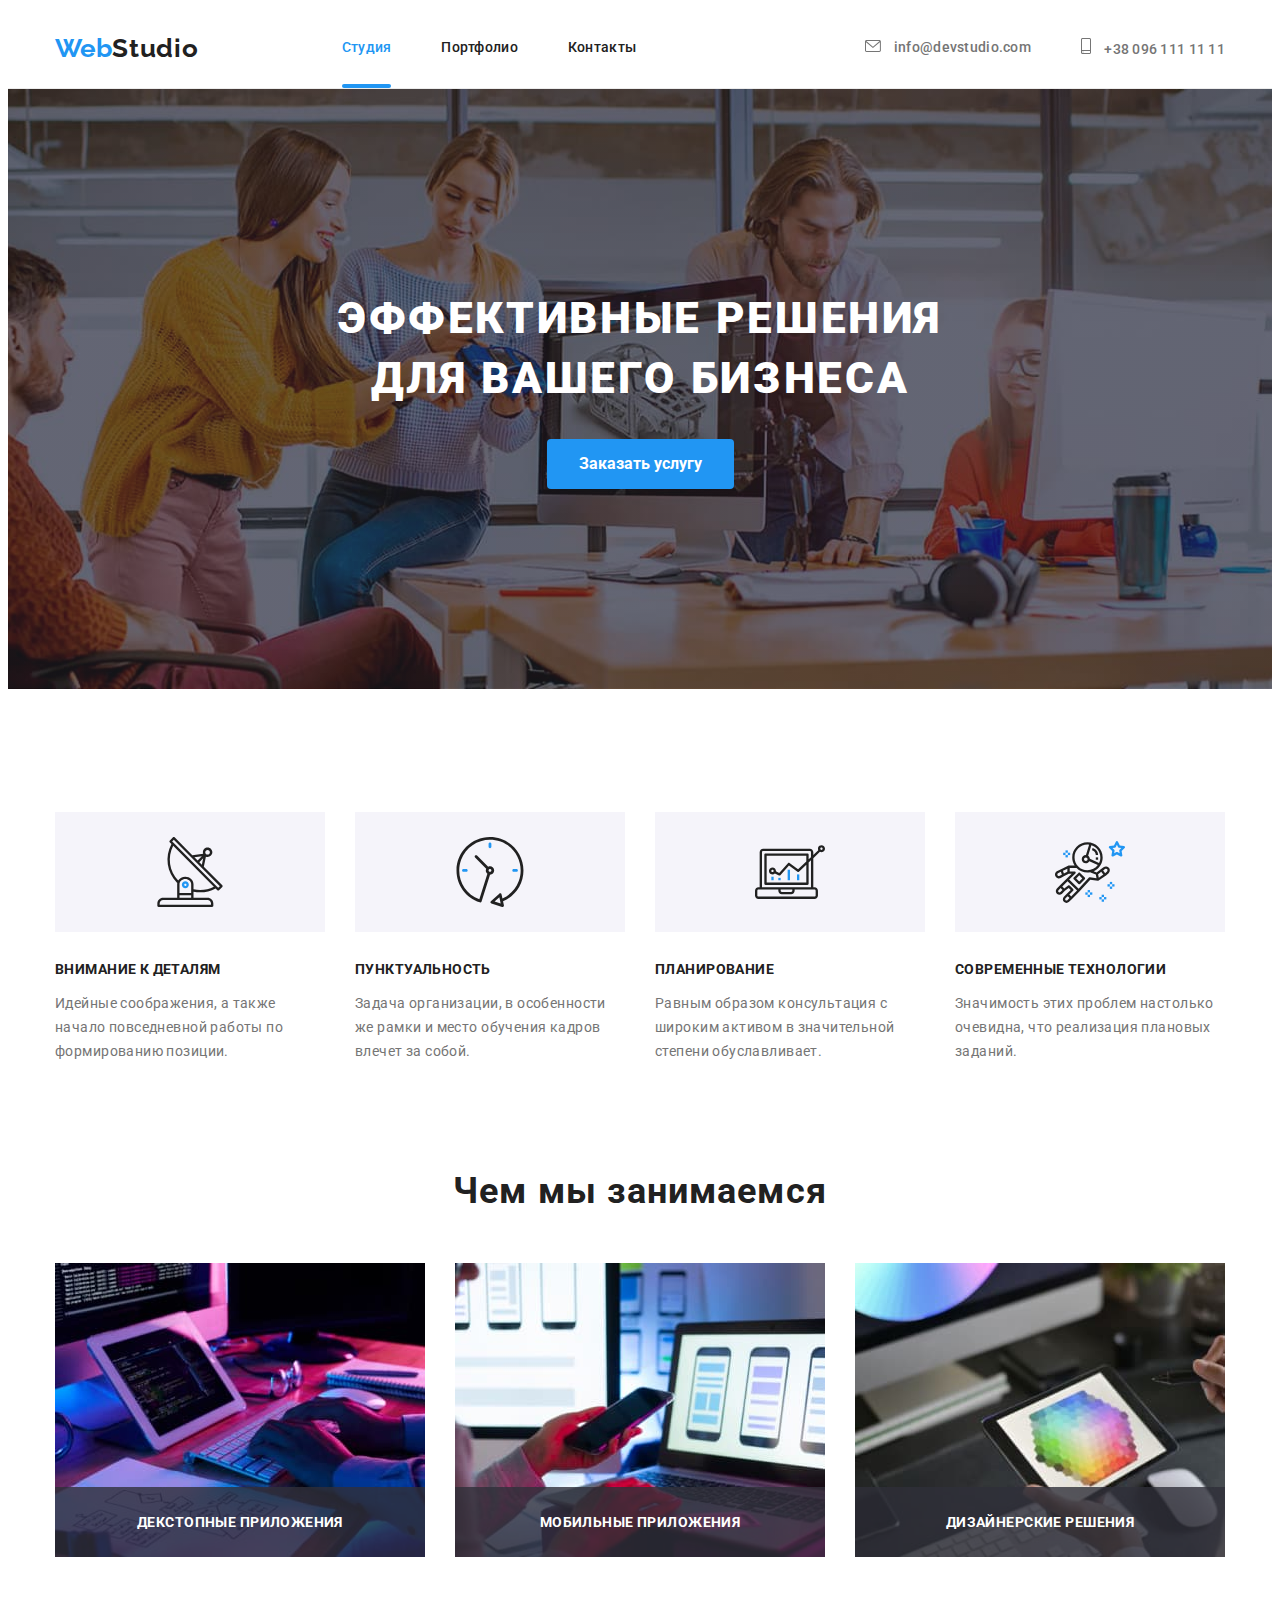
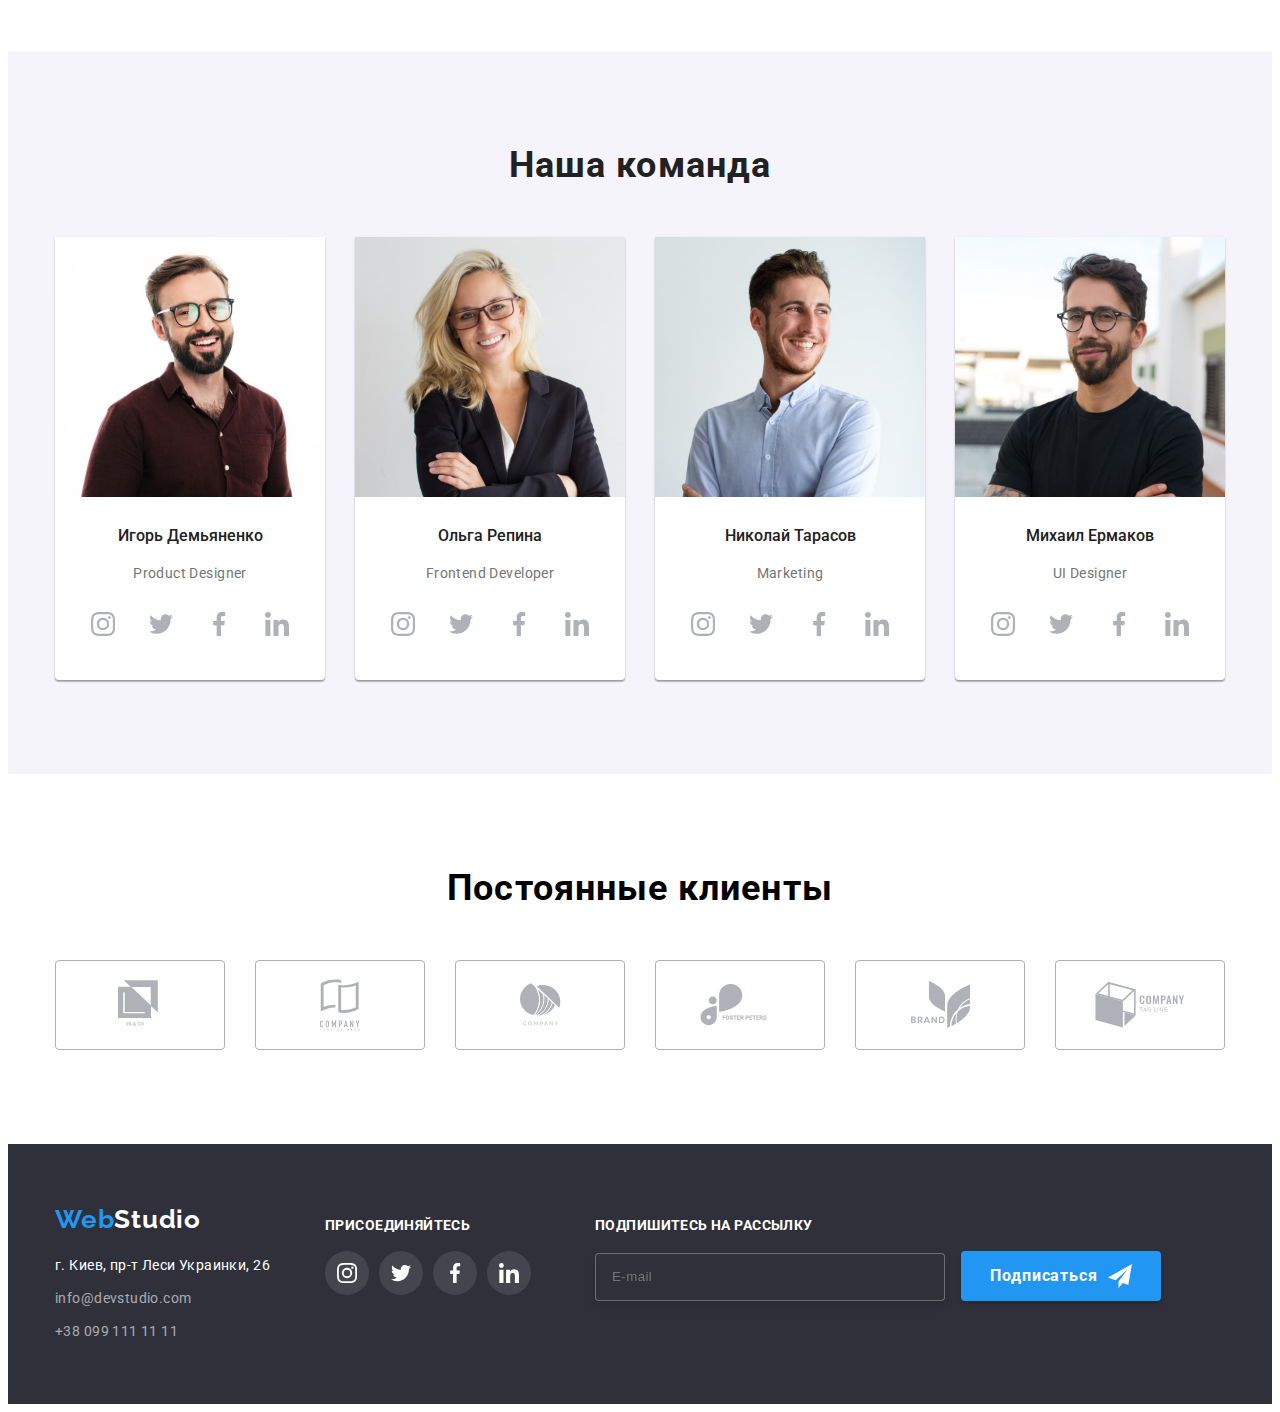
==== commit 4c5027eb: "bem" ====
--- a/index.html
+++ b/index.html
@@ -13,7 +13,7 @@
     <link rel="stylesheet" href="https://cdnjs.cloudflare.com/ajax/libs/modern-normalize/0.2.0/modern-normalize.css"
         integrity="sha512-oxqL25oMBPTFLK5OOR4U/Y//5oyc+3B8MJVTuGD2FLdyA+VXlhKMyQ7YjHNSI5+CLk0UdMLw1lV64dDuT1Batw=="
         crossorigin="anonymous" />
-    <link rel="stylesheet" href="css/style.min.css">
+    <link rel="stylesheet" href="./css/style.css">
 
 
 </head>
@@ -21,44 +21,51 @@
 <body>
     <!--header-->
     <header>
-
-
-        <nav class="header-conteiner">
+    
+    
+        <nav class="header__conteiner ">
             <a href="" class="logo">Web<span class="logotip">Studio</span></a>
-            <ul class="menu-nav list">
-                <li class="menu-nav__item link">
-                    <a href="./index.html" class="saite-nav link-current link">Студия</a>
-                </li>
-                <li class="menu-nav__item link">
-                    <a href="./portfolio.html" class="saite-nav link">Портфолио</a>
-                </li>
-                <li class="menu-nav__item link">
+            <ul class="header-menu__nav list">
+                <li class="header-menu-nav__item link">
+                    <a href="./index.html" class="saite-nav link link-current ">Студия</a>
+                </li>
+                <li class="header-menu-nav__item link">
+                    <a href="./portfolio.html" class="saite-nav link ">Портфолио</a>
+                </li>
+                <li class="header-menu-nav__item link">
                     <a href="" class="saite-nav link">Контакты</a>
                 </li>
             </ul>
-
-            <ul class="contacts list">
-
-                <li class="contacts__item link ">
+    
+            <ul class="header__contacts list">
+    
+                <li class="contacts__item  link ">
+    
+    
                     <a href="mailto:info@devstudio.com" class="saite-contacts">
-                        <svg class="icon-mail ">
+                        <svg class="header-icon__mail ">
                             <use href=".//images/svg/clients.svg#envelope"></use>
-
-                        </svg> info@devstudio.com
-                    </a>
-                </li>
-                <li class="contacts__item link ">
+    
+                        </svg>
+                        info@devstudio.com</a>
+    
+                </li>
+    
+    
+                <li class="contacts__item  link ">
+    
                     <a href="tel:+380961111111" class="saite-contacts ">
-                        <svg class="icon-phone">
+                        <svg class="header-icon__phone">
                             <use href=".//images/svg/clients.svg#smartphone"></use>
-                        </svg>+38 096 111 11 11
-                    </a>
-                </li>
-
+    
+                        </svg>
+                        +38 096 111 11 11 </a>
+                </li>
+    
             </ul>
-
+    
         </nav>
-
+    
     </header>
     <!--Уникальный контент-->
     <main>
@@ -135,32 +142,32 @@
                         <h3 >Игорь Демьяненко</h3>
                         <p >Product Designer</p>
                         <ul class="our-team__social">
-                            <li class="social-icon-link links">
-                                <a href="" class="social-icon-link link">
+                            <li class="social-icon__link links">
+                                <a href="" class="social-icon__link link">
                                     <svg class="team-icon ">
                                         <use href=".//images/svg/social-sprite.svg#instagram-2"></use>
 
                                     </svg>
                                 </a>
                             </li>
-                            <li class="social-icon-link ">
-                                <a href="" class="social-icon-link link">
+                            <li class="social-icon__link ">
+                                <a href="" class="social-icon__link link">
                                     <svg class="team-icon ">
                                         <use href=".//images/svg/social-sprite.svg#twitter-1"></use>
 
                                     </svg>
                                 </a>
                             </li>
-                            <li class="social-icon-link  ">
-                                <a href="" class="social-icon-link link">
+                            <li class="social-icon__link  ">
+                                <a href="" class="social-icon__link link">
                                     <svg class="team-icon ">
                                         <use href=".//images/svg/social-sprite.svg#facebook-1"></use>
 
                                     </svg>
                                 </a>
                             </li>
-                            <li class="social-icon-link ">
-                                <a href="" class="social-icon-link link">
+                            <li class="social-icon__link ">
+                                <a href="" class="social-icon__link link">
                                     <svg class="team-icon ">
                                         <use href=".//images/svg/social-sprite.svg#linkedin-1"></use>
 
@@ -175,32 +182,32 @@
                         <h3>Ольга Репина</h3>
                         <p>Frontend Developer</p>
                         <ul class="our-team__social">
-                            <li class="social-icon-link ">
-                                <a href="" class="social-icon-link link">
+                            <li class="social-icon__link ">
+                                <a href="" class="social-icon__link link">
                                     <svg class="team-icon ">
                                         <use href=".//images/svg/social-sprite.svg#instagram-2"></use>
 
                                     </svg>
                                 </a>
                             </li>
-                            <li class="social-icon-link ">
-                                <a href="" class="social-icon-link link">
+                            <li class="social-icon__link ">
+                                <a href="" class="social-icon__link link">
                                     <svg class="team-icon ">
                                         <use href=".//images/svg/social-sprite.svg#twitter-1"></use>
 
                                     </svg>
                                 </a>
                             </li>
-                            <li class="social-icon-link  ">
-                                <a href="" class="social-icon-link link">
+                            <li class="social-icon__link  ">
+                                <a href="" class="social-icon__link link">
                                     <svg class="team-icon ">
                                         <use href=".//images/svg/social-sprite.svg#facebook-1"></use>
 
                                     </svg>
                                 </a>
                             </li>
-                            <li class="social-icon-link  ">
-                                <a href="" class="social-icon-link link">
+                            <li class="social-icon__link  ">
+                                <a href="" class="social-icon__link link">
                                     <svg class="team-icon ">
                                         <use href=".//images/svg/social-sprite.svg#linkedin-1"></use>
 
@@ -214,35 +221,35 @@
                         <h3>Николай Тарасов</h3>
                         <p>Marketing</p>
                         <ul class="our-team__social">
-                            <li class="social-icon-link">
-                                <a href="" class="social-icon-link link">
+                            <li class="social-icon__link ">
+                                <a href="" class="social-icon__link link">
                                     <svg class="team-icon ">
                                         <use href=".//images/svg/social-sprite.svg#instagram-2"></use>
-
-                                    </svg>
-                                </a>
-                            </li>
-                            <li class="social-icon-link">
-                                <a href="" class="social-icon-link link">
+                        
+                                    </svg>
+                                </a>
+                            </li>
+                            <li class="social-icon__link ">
+                                <a href="" class="social-icon__link link">
                                     <svg class="team-icon ">
                                         <use href=".//images/svg/social-sprite.svg#twitter-1"></use>
-
-                                    </svg>
-                                </a>
-                            </li>
-                            <li class="social-icon-link ">
-                                <a href="" class="social-icon-link link">
+                        
+                                    </svg>
+                                </a>
+                            </li>
+                            <li class="social-icon__link  ">
+                                <a href="" class="social-icon__link link">
                                     <svg class="team-icon ">
                                         <use href=".//images/svg/social-sprite.svg#facebook-1"></use>
-
-                                    </svg>
-                                </a>
-                            </li>
-                            <li class="social-icon-link">
-                                <a href="" class="social-icon-link link">
+                        
+                                    </svg>
+                                </a>
+                            </li>
+                            <li class="social-icon__link  ">
+                                <a href="" class="social-icon__link link">
                                     <svg class="team-icon ">
                                         <use href=".//images/svg/social-sprite.svg#linkedin-1"></use>
-
+                        
                                     </svg>
                                 </a>
                             </li>
@@ -253,35 +260,35 @@
                         <h3>Михаил Ермаков</h3>
                         <p>UI Designer</p>
                         <ul class="our-team__social">
-                            <li class="social-icon-link">
-                                <a href="" class="social-icon-link link">
+                            <li class="social-icon__link ">
+                                <a href="" class="social-icon__link link">
                                     <svg class="team-icon ">
                                         <use href=".//images/svg/social-sprite.svg#instagram-2"></use>
-
-                                    </svg>
-                                </a>
-                            </li>
-                            <li class="social-icon-link">
-                                <a href="" class="social-icon-link link">
+                        
+                                    </svg>
+                                </a>
+                            </li>
+                            <li class="social-icon__link ">
+                                <a href="" class="social-icon__link link">
                                     <svg class="team-icon ">
                                         <use href=".//images/svg/social-sprite.svg#twitter-1"></use>
-
-                                    </svg>
-                                </a>
-                            </li>
-                            <li class="social-icon-link ">
-                                <a href="" class="social-icon-link link">
-                                    <svg class="team-icon link">
+                        
+                                    </svg>
+                                </a>
+                            </li>
+                            <li class="social-icon__link  ">
+                                <a href="" class="social-icon__link link">
+                                    <svg class="team-icon ">
                                         <use href=".//images/svg/social-sprite.svg#facebook-1"></use>
-
-                                    </svg>
-                                </a>
-                            </li>
-                            <li class="social-icon-link">
-                                <a href="" class="social-icon-link link">
+                        
+                                    </svg>
+                                </a>
+                            </li>
+                            <li class="social-icon__link  ">
+                                <a href="" class="social-icon__link link">
                                     <svg class="team-icon ">
                                         <use href=".//images/svg/social-sprite.svg#linkedin-1"></use>
-
+                        
                                     </svg>
                                 </a>
                             </li>
@@ -292,50 +299,50 @@
             </section>
         </div>
 
-        <!--Наши клиенты-->>
-        <section class="client-position sections">
-            <div class="hh">
-                <h2 class="position">Постоянные клиенты</h2>
-
-                <ul class="lf grid">
-                    <li class="fl  grid-item ">
-
-                        <a href="" class=" link  icon-client" target="_self" rel="noreferrer noopener">
+        <!--Наши клиенты-->
+        <section class="client__position sections">
+            <div class="clients__section">
+                <h2 class="client__title">Постоянные клиенты</h2>
+
+                <ul class="client-icon__position grid">
+                    <li class="client-icon-position__item  grid-item ">
+
+                        <a href="" class=" link  icon__client" target="_self" rel="noreferrer noopener">
                             <svg class="client " width="44" height="49">
                                 <use href=".//images/svg/clients.svg#logo-1"></use>
                             </svg>
                         </a>
                     </li>
-                    <li class="fl  grid-item ">
-                        <a href="" class=" link icon-client" target="_self" rel="noreferrer noopener">
+                    <li class="client-icon-position__item  grid-item ">
+                        <a href="" class=" link icon__client" target="_self" rel="noreferrer noopener">
                             <svg class="client " width="40" height="52">
                                 <use href=".//images/svg/clients.svg#logo-2"></use>
                             </svg>
                         </a>
                     </li>
-                    <li class="fl  grid-item ">
-                        <a href="" class=" link icon-client" target="_self" rel="noreferrer noopener">
+                    <li class="client-icon-position__item  grid-item ">
+                        <a href="" class=" link icon__client" target="_self" rel="noreferrer noopener">
                             <svg class="client " width="41" height="43">
                                 <use href=".//images/svg/clients.svg#logo-3"></use>
                             </svg>
                         </a>
                     </li>
-                    <li class="fl  grid-item ">
-                        <a href="" class=" link icon-client" target="_self" rel="noreferrer noopener">
+                    <li class="client-icon-position__item  grid-item ">
+                        <a href="" class=" link icon__client" target="_self" rel="noreferrer noopener">
                             <svg class="client  " width="80" height="42">
                                 <use href=".//images/svg/clients.svg#logo-4"></use>
                             </svg>
                         </a>
                     </li>
-                    <li class="fl  grid-item ">
-                        <a href="" class=" link icon-client" target="_self" rel="noreferrer noopener">
+                    <li class="client-icon-position__item  grid-item ">
+                        <a href="" class=" link icon__client" target="_self" rel="noreferrer noopener">
                             <svg class="client " width="59" height="47">
                                 <use href=".//images/svg/clients.svg#logo-5"></use>
                             </svg>
                         </a>
                     </li>
-                    <li class="fls  grid-item ">
-                        <a href="" class=" link icon-client" target="_self" rel="noreferrer noopener">
+                    <li class="  grid-item ">
+                        <a href="" class=" link icon__client" target="_self" rel="noreferrer noopener">
                             <svg class="client " width="90" height="46">
                                 <use href=".//images/svg/clients.svg#logo-6"></use>
                             </svg>
@@ -349,51 +356,52 @@
     </main>
     <!--footer-->
 
-    <footer class="footer">
-        <div class="footer__container our-contacts">
-            <div class="card-footer">
-                <a class="link logos" href="./index.html"><span class="logo-color">Web</span>Studio</a>
-                <a class="address link" href="https://goo.gl/maps/kpo2gFMixc3sEq3g6" rel="noopener noreferrer nofollow"
+    <footer class="footer__main">
+        <div class="footer__container ">
+            <div class="footer__card">
+                <a class="link footer__logos" href="./index.html"><span class="footer-logo__color">Web</span>Studio</a>
+                <a class="footer__address link" href="https://goo.gl/maps/kpo2gFMixc3sEq3g6" rel="noopener noreferrer nofollow"
                     target="_blank">г. Киев, пр-т Леси Украинки, 26</a>
                 <ul class="list">
-                    <li class="address-item ">
+                    <li class="footer-address__item ">
                         <a class="contacts-footer link" href="mailto:info@devstudio.com">info@devstudio.com</a>
                     </li>
-                    <li class="address-item"><a class="contacts-footer" href="tel:+380991111111">+38 099 111 11 11</a>
+                    <li class="footer-address__item">
+                        <a class="contacts-footer" href="tel:+380991111111">+38 099 111 11 11</a>
                     </li>
                 </ul>
             </div>
-            <div class="card-footer social-networks">
-                <h2 class="join">присоединяйтесь</h2>
-                <ul class="list social-networks-list">
-                    <li class="networks-list ">
-                        <a class="networks-list-link link" href="https://www.instagram.com/dad_maksim/?hl=ru"
+            <div class="footer__card footer-social__networks">
+                <h2 class="footer__title">присоединяйтесь</h2>
+                <ul class="list footer-social__list">
+                    <li class="footer-networks__list ">
+                        <a class="footer-social__link link" href="https://www.instagram.com/dad_maksim/?hl=ru"
                             aria-label="Ссылка на instagram" target="_self" rel="noreferrer noopener">
-                            <svg class="network-icon " width="20px" height="20px">
+                            <svg class="footer-social-icon__color " width="20px" height="20px">
                                 <use href=".//images/svg/sprite.svg#instagram"></use>
                             </svg>
                         </a>
                     </li>
-                    <li class="networks-list">
-                        <a class="networks-list-link link" href="" aria-label="Ссылка на twitter" target="_self"
+                    <li class="footer-networks__list">
+                        <a class="footer-social__link link" href="" aria-label="Ссылка на twitter" target="_self"
                             rel="noreferrer noopener">
-                            <svg class="network-icon " width="20px" height="20px">
+                            <svg class="footer-social-icon__color " width="20px" height="20px">
                                 <use href=".//images/svg/sprite.svg#twitter"></use>
                             </svg>
                         </a>
                     </li>
-                    <li class="networks-list">
-                        <a class="networks-list-link link" href="" aria-label="Ссылка на facebook" target="_self"
+                    <li class="footer-networks__list">
+                        <a class="footer-social__link link" href="" aria-label="Ссылка на facebook" target="_self"
                             rel="noreferrer noopener">
-                            <svg class="network-icon" width="20px" height="20px">
+                            <svg class="footer-social-icon__color" width="20px" height="20px">
                                 <use href=".//images/svg/sprite.svg#facebook"></use>
                             </svg>
                         </a>
                     </li>
-                    <li class="networks-list">
-                        <a class="networks-list-link link" href="" aria-label="Ссылка на linkedin" target="_self"
+                    <li class="footer-networks__list">
+                        <a class="footer-social__link link" href="" aria-label="Ссылка на linkedin" target="_self"
                             rel="noreferrer noopener">
-                            <svg class="network-icon" width="20px" height="20px">
+                            <svg class="footer-social-icon__color" width="20px" height="20px">
                                 <use href=".//images/svg/sprite.svg#linkedin"></use>
                             </svg>
                         </a>
@@ -401,15 +409,15 @@
                 </ul>
 
             </div>
-            <div class="card-footer position-join">
-                <h4 class="join">ПОДПИШИТЕСЬ НА РАССЫЛКУ</h4>
-                <form class="footer-form">
+            <div class="footer__card footer-join__position">
+                <h4 class="footer__title">ПОДПИШИТЕСЬ НА РАССЫЛКУ</h4>
+                <form class="footer__form">
                     <label>
                         <input type="email" name="email" placeholder="E-mail" novalidate />
                     </label>
-                    <button type="submit" class="footer-button">
+                    <button type="submit" class="footer__button">
                         Подписаться
-                        <svg class="social-icon-footer " width="24" height="24">
+                        <svg class="footer__subscribe " width="24" height="24">
                             <use href="./images/svg/form-icon.svg#icon-send"></use>
                         </svg>
                     </button>
@@ -421,61 +429,61 @@
     <!--modal windows-->
     <div class="backdrop is-hidden" data-modal>
         <div class="modal">
-            <h2 class="modal-title">Оставьте свои данные, мы вам перезвоним</h2>
-            <button class="buttom-close" data-modal-close>
-
-                <svg class="icon-close" width="11" height="11">
+            <h2 class="modal__title">Оставьте свои данные, мы вам перезвоним</h2>
+            <button class="modal__close" data-modal-close>
+
+                <svg class="modal-icon__close" width="11" height="11">
                     <use href="./images/close-new.svg#icon-close" class="icon-close"></use>
                 </svg>
             </button>
 
  
-            <form class="modal-form">
-                <div class="form-field">
-                    <label class="modal-ladel" for="username">Имя</label>
-                    <div class="modal-position">
-                        <input class="modal-input" type="text" name="username" id="username" autofocus>
-                        <svg class="modal-icon" width="18" height="18">
+            <form >
+                <div class="form__field">
+                    <label class="modal__ladel" for="username">Имя</label>
+                    <div class="modal__position">
+                        <input class="modal__input" type="text" name="username" id="username" autofocus>
+                        <svg class="modal__icon" width="18" height="18">
                             <use href="./images/svg/form-icon.svg#person-black"></use>
                         </svg>
                     </div>
                 </div>
 
-                <div class="form-field">
-                    <label class="modal-ladel" for="tel">Телефон</label>
-                    <div class="modal-position">
-                        <input class="modal-input" type="tel" name="tel" id="tel">
-                        <svg class="modal-icon" width="18" height="18">
+                <div class="form__field">
+                    <label class="modal__ladel" for="tel">Телефон</label>
+                    <div class="modal__position">
+                        <input class="modal__input" type="tel" name="tel" id="tel">
+                        <svg class="modal__icon" width="18" height="18">
                             <use href="./images/svg/form-icon.svg#phone-black"></use>
                         </svg>
                     </div>
                 </div>
 
-                <div class="form-field">
-                    <label class="modal-ladel" for="email">Почта</label>
-                    <div class="modal-position">
-                        <input class="modal-input" type="email" name="email" id="email">
-                        <svg class="modal-icon" width="18" height="18">
+                <div class="form__field">
+                    <label class="modal__ladel" for="email">Почта</label>
+                    <div class="modal__position">
+                        <input class="modal__input" type="email" name="email" id="email">
+                        <svg class="modal__icon" width="18" height="18">
                             <use href="./images/svg/form-icon.svg#email-black"></use>
                         </svg>
                     </div>
                 </div>
 
-                <div class="form-field feedback">
-                    <label class="modal-ladel" for="username">Комментарий</label>
+                <div class="form__field feedback">
+                    <label class="modal__ladel" for="username">Комментарий</label>
                     <textarea class="feedback" name="feedback" rows="5" placeholder="Введите текст"></textarea>
                 </div>
 
-                <label class="checkbox-label">
-                    <input class="checkbox-input visually-hidden" type="checkbox" name="checkbox" value="checkbox" />
-                    <span class="checkbox-icon"></span>
+                <label class="form-checkbox__label">
+                    <input class="form-checkbox__input visually-hidden" type="checkbox" name="checkbox" value="checkbox" />
+                    <span class="form-checkbox__icon"></span>
                     Соглашаюсь с рассылкой и принимаю
-                    <a href="#" class="checkbox-link link">
+                    <a href="#" class="form-checkbox__link link">
                         Условия договора
                     </a>
                 </label>
 
-                <button type="submit" class="modal-form-button">
+                <button type="submit" class="modal-form__button">
                     Отправить
                 </button>
             </form>
--- a/css/style.css
+++ b/css/style.css
@@ -0,0 +1,1554 @@
+html {
+  box-sizing: border-box;
+}
+
+*,
+*::after,
+*::before {
+  box-sizing: inherit;
+}
+
+h1,
+h2,
+h3,
+h4,
+h5,
+h6,
+p {
+  margin-top: 0;
+}
+.list {
+  list-style: none;
+  padding-left: 0;
+  margin: 0;
+}
+.link {
+  text-decoration: none;
+  color: inherit;
+  transition: color var(--animation);
+}
+
+img {
+  display: block;
+  max-width: 100%;
+  height: auto;
+}
+:root {
+  --background-color: #fff;
+  --primary-text-color: #757575;
+  --hover-color: #2196f3;
+  --title-color: #212121;
+  --white-color-text: #ffffff;
+  --text-black-color: #000000;
+  --bg-color: #2f303a;
+  --buttos-hover-color: #188ce8;
+  --our-backgraund-color: #f5f4fa;
+  --portfolio-background-color: #e5e5e5;
+  --social-team-icon-color: #afb1b8;
+
+  --card-set-gap: 30px;
+  --card-shadow-hover: 0px 1px 1px rgba(0, 0, 0, 0.12), 0px 4px 4px rgba(0, 0, 0, 0.06), 1px 4px 6px rgba(0, 0, 0, 0.16);
+  --card-shadow: 0px 0px 0px 1px rgba(0, 0, 0, 0.12);
+  --foto-bg-color: rgba(47, 48, 58, 0.8);
+  --animation: 300ms ease-in;
+  --animations: #188ce8;
+  --modal-color-border: rgba(33, 33, 33, 0.2);
+  --box-shadow: rgba(0, 0, 0, 0.15);
+}
+
+.body {
+  font-family: 'Roboto', sans-serif;
+  font-family: 'Raleway', sans-serif;
+  background-color: var(--background-color);
+  margin: 0px;
+  line-height: 1.5;
+}
+
+.section {
+  padding-top: 94px;
+  padding-bottom: 94px;
+}
+a {
+  text-decoration: none;
+}
+
+ul {
+  list-style: none;
+}
+
+p {
+  font-family: Roboto;
+  font-style: normal;
+  font-weight: normal;
+  font-size: 14px;
+  line-height: 1.71;
+  /* or 171% */
+
+  letter-spacing: 0.03em;
+  color: var(--primary-text-color);
+}
+h2 {
+  font-family: Roboto;
+  font-style: normal;
+  font-weight: bold;
+  font-size: 36px;
+  line-height: 1.16;
+  text-align: center;
+  letter-spacing: 0.03em;
+
+  color: var(--title-color);
+}
+
+.visually {
+  display: none;
+}
+
+header {
+  border-bottom: 1px solid #ececec;
+}
+
+/*Header*/
+
+.header__conteiner {
+  display: flex;
+  align-items: center;
+  margin-right: auto;
+  margin-left: auto;
+  padding: 0px 15px;
+  width: 1200px;
+  height: 80px;
+}
+
+.logo {
+  font-family: Raleway;
+  font-style: normal;
+  font-weight: bold;
+  font-size: 26px;
+  line-height: 1.19;
+  color: var(--hover-color);
+}
+
+.logotip {
+  font-family: Raleway;
+  font-style: normal;
+  font-weight: bold;
+  font-size: 26px;
+  line-height: 1.19;
+  /* identical to box height */
+
+  letter-spacing: 0.03em;
+  color: var(--title-color);
+}
+
+.logo:hover,
+.logotip:hover {
+  color: var(--hover-color);
+}
+.link-current,
+.link:hover,
+.link:focus,
+.contacts:focus,
+.contacts:hover,
+.contacts-footer:hover,
+.contacts-footer:focus {
+  color: var(--special-text-color);
+}
+.link-current {
+  position: relative;
+}
+.link-current::after {
+  position: absolute;
+  content: '';
+  display: block;
+  height: 4px;
+  width: 100%;
+  border-radius: 2px;
+  bottom: 0;
+
+  background-color: var(--hover-color);
+}
+
+/*menu*/
+
+.header-menu-nav__item {
+  margin-left: 50px;
+}
+.header-menu__nav {
+  display: flex;
+  margin-left: 93px;
+}
+
+.saite-nav {
+  display: block;
+  padding-top: 32px;
+  padding-bottom: 32px;
+
+  font-family: Roboto;
+  font-style: normal;
+  font-weight: 500;
+  font-size: 14px;
+  line-height: 1.14;
+  letter-spacing: 0.02em;
+  text-decoration: none;
+  cursor: pointer;
+  color: var(--title-color);
+}
+
+.saite-nav:hover,
+.saite-nav:focus {
+  color: var(--hover-color);
+}
+/*icon header contacts*/
+
+.header-icon__mail {
+  width: 16px;
+  height: 12px;
+  fill: var(--primary-text-color);
+  margin-right: 10px;
+}
+
+.header-icon__phone {
+  width: 10px;
+  height: 16px;
+  fill: var(--primary-text-color);
+  margin-right: 10px;
+}
+.header-icon__mail,
+.header-icon__phone {
+  align-items: center;
+}
+.header__contacts {
+  display: flex;
+  margin-left: auto;
+}
+
+.contacts__item {
+  margin-left: 50px;
+}
+.saite-contacts {
+  font-family: Roboto;
+  font-style: normal;
+  font-weight: 500;
+  font-size: 14px;
+  line-height: 1.14;
+  letter-spacing: 0.02em;
+
+  color: var(--primary-text-color);
+  transition: color 500ms cubic-bezier(0.4, 0, 0.2, 1), fill 500ms cubic-bezier(0.4, 0, 0.2, 1),
+    background-color 500ms cubic-bezier(0.4, 0, 0.2, 1), border-color 500ms cubic-bezier(0.4, 0, 0.2, 1),
+    box-shadow 500ms cubic-bezier(0.4, 0, 0.2, 1);
+}
+.saite-contacts:hover,
+.saite-contacts:focus {
+  color: var(--hover-color);
+}
+.saite-contacts:hover .icon-phone,
+.saite-contacts:focus .icon-phone {
+  stroke: var(--hover-color);
+}
+.saite-contacts:hover .header-icon__mail,
+.saite-contacts:focus .header-icon__mail {
+  stroke: var(--hover-color);
+}
+
+/*hero baner hero-text*/
+.hero {
+  align-items: center;
+  text-align: center;
+
+  padding-top: 200px;
+  padding-bottom: 200px;
+
+  background-image: linear-gradient(rgba(47, 48, 58, 0.4), rgba(47, 48, 58, 0.4)), url(../images/bg-image.jpeg);
+  background-repeat: no-repeat;
+  background-position: center;
+  background-size: cover;
+}
+
+.hero__title {
+  font-family: Roboto;
+  font-weight: 900;
+  font-size: 44px;
+  line-height: 1.36;
+  letter-spacing: 0.06em;
+  text-transform: uppercase;
+
+  text-align: center;
+  max-width: 696px;
+  margin: 0 auto;
+  margin-bottom: 30px;
+
+  color: var(--white-color-text);
+}
+
+/*button*/
+.hero__button {
+  background: var(--hover-color);
+
+  padding: 10px 32px 10px 32px;
+  border-radius: 4px;
+  border: none;
+  cursor: pointer;
+}
+
+.hero__button:hover,
+.hero__button:focus {
+  background: var(--buttos-hover-color);
+  box-shadow: 0px 4px 4px rgba(0, 0, 0, 0.15);
+  border-radius: 4px;
+}
+
+.hero__button-text {
+  font-family: Roboto;
+  font-style: normal;
+  font-weight: bold;
+  font-size: 16px;
+  line-height: 1.87;
+  /* identical to box height, or 187% */
+
+  color: var(--white-color-text);
+}
+
+.hero__button-text:hover,
+.hero__button-text:focus {
+  font-family: Roboto;
+  font-style: normal;
+  font-weight: bold;
+  font-size: 16px;
+  line-height: 1.87;
+
+  color: var(--white-color-text);
+}
+
+/*about us*/
+.section-about-us {
+  display: flex;
+  justify-content: center;
+  padding-left: 0px;
+  font-family: Roboto;
+  font-style: normal;
+  font-weight: bold;
+  font-size: 14px;
+  line-height: 1.14;
+  letter-spacing: 0.03em;
+
+  color: var(--title-color);
+}
+
+.section-about-us__title {
+  font-family: Roboto;
+  font-style: normal;
+  font-weight: bold;
+  font-size: 14px;
+  line-height: 1.14;
+  letter-spacing: 0.03em;
+
+  color: var(--title-color);
+}
+
+.section-about-us .section-about-us__feature + .section-about-us__feature {
+  margin-left: 30px;
+}
+
+.section-about-us__feature {
+  height: 251px;
+  width: 270px;
+  align-items: center;
+}
+/*icon center*/
+.feature-icon::before {
+  display: block;
+  content: '';
+  height: 120px;
+  background-repeat: no-repeat;
+  background-size: contain;
+  background-position: center;
+  margin-bottom: 30px;
+  background-color: var(--our-backgraund-color);
+  background-size: 70px;
+}
+.feature-icon:nth-child(1):before {
+  background-image: url(../images/antenna.svg);
+}
+.feature-icon:nth-child(2):before {
+  background-image: url(../images/clock.svg);
+}
+.feature-icon:nth-child(3):before {
+  background-image: url(../images/diagram.svg);
+}
+.feature-icon:nth-child(4):before {
+  background-image: url(../images/astronaut.svg);
+}
+/*our-works*/
+
+.our-works__title {
+  margin-bottom: 50px;
+}
+
+.our-works__block {
+  display: flex;
+  text-align: center;
+  padding-left: 0px;
+  padding-top: 0px;
+  margin-top: 0px;
+  margin-bottom: 0px;
+  padding-bottom: 94px;
+  position: relative;
+}
+
+.our-works__block .our-works__card + .our-works__card {
+  padding-left: 30px;
+}
+
+.our-works {
+  width: 1200px;
+  margin-left: auto;
+  margin-right: auto;
+  padding-left: 15px;
+  padding-right: 15px;
+}
+.our-works__card-bg {
+  display: flex;
+  position: absolute;
+  justify-content: center;
+  align-items: center;
+  top: 224px;
+
+  width: 370px;
+  height: 70px;
+
+  background-color: var(--foto-bg-color);
+  font-family: Roboto;
+  font-style: normal;
+  font-weight: bold;
+  font-size: 14px;
+  line-height: 16px;
+  text-align: center;
+  letter-spacing: 0.03em;
+  text-transform: uppercase;
+
+  color: #ffffff;
+}
+
+/*our-team*/
+.our-team__bc {
+  background-color: var(--our-backgraund-color);
+}
+
+.our-team {
+  width: 1200px;
+  margin-left: auto;
+  margin-right: auto;
+  padding-left: 15px;
+  padding-right: 15px;
+}
+
+.our-team__heading {
+  font-family: Roboto;
+  font-style: normal;
+  font-weight: bold;
+  font-size: 36px;
+  line-height: 1.16;
+  text-align: center;
+  letter-spacing: 0.03em;
+  color: var(--title-color);
+
+  margin-bottom: 50px;
+}
+.our-team__list {
+  display: flex;
+  flex-wrap: wrap;
+  width: 1200px;
+}
+
+.our-team__list .our-team__item + .our-team__item + .our-team__item {
+  margin-left: 30px;
+}
+h3 {
+  font-family: Roboto;
+  font-style: normal;
+  font-weight: 500;
+  font-size: 16px;
+  line-height: 1.18;
+  color: var(--title-color);
+  margin-top: 30px;
+}
+
+.teams {
+  margin-left: 30px;
+}
+
+.our-team__item {
+  background-color: var(--white-color-text);
+  border-bottom-left-radius: 4px;
+  border-bottom-right-radius: 4px;
+  box-shadow: 0px 1px 3px rgb(0 0 0 / 12%), 0px 1px 1px rgb(0 0 0 / 14%), 0px 2px 1px rgb(0 0 0 / 20%);
+  border-radius: 0px 0px 4px 4px;
+  text-align: center;
+}
+
+.teem {
+  margin-top: 30px;
+}
+.teams-icon {
+  height: 44px;
+  width: 44px;
+
+  display: inline-flex;
+}
+
+/*team-icon*/
+.team-icon {
+  display: inline-flex;
+  justify-items: center;
+  align-items: center;
+  margin-left: 10px;
+  margin-right: 10px;
+  fill: var(--social-team-icon-color);
+  cursor: pointer;
+}
+.social-icon__link:hover,
+.social-icon__link:focus {
+  fill: var(--white-color-text);
+}
+.social-icon__link:hover .team-icon,
+.social-icon__ink:focus .team-icon {
+  fill: var(--white-color-text);
+}
+.our-team__social {
+  padding: 0;
+  margin-bottom: 30px;
+  margin-top: 16px;
+}
+
+/*clients icon*/
+.client__title {
+  font-family: Roboto;
+  font-style: normal;
+  font-weight: bold;
+  font-size: 36px;
+  line-height: 1.16;
+  text-align: center;
+  letter-spacing: 0.03em;
+
+  color: var(--text-black-color);
+
+  margin-bottom: 50px;
+  margin-top: 94px;
+}
+.grid {
+  display: flex;
+  flex-wrap: wrap;
+
+  justify-items: center;
+  align-items: center;
+
+  margin-top: 0;
+  margin-bottom: 94px;
+}
+
+.grid-item.client-icon-position__item.client-icon__position.grid {
+  flex-basis: calc((100% - 30px * 6) / 6);
+  margin-top: 30px;
+  margin-left: 30px;
+}
+.icon__client {
+  fill: var(--social-team-icon-color);
+}
+.client__position a {
+  display: inline-flex;
+  justify-content: center;
+  align-items: center;
+  width: 170px;
+  height: 90px;
+  border: 1px solid var(--social-team-icon-color);
+  border-radius: 4px;
+  margin-left: auto;
+  margin-right: auto;
+
+  transition: color 500ms cubic-bezier(0.4, 0, 0.2, 1), fill 500ms cubic-bezier(0.4, 0, 0.2, 1),
+    background-color 500ms cubic-bezier(0.4, 0, 0.2, 1), border-color 500ms cubic-bezier(0.4, 0, 0.2, 1),
+    box-shadow 500ms cubic-bezier(0.4, 0, 0.2, 1);
+}
+
+.clients__section {
+  width: 1200px;
+  padding-right: 15px;
+  padding-left: 15px;
+  margin-right: auto;
+  margin-left: auto;
+}
+.client-icon__position {
+  padding-left: 0;
+}
+.client-icon-position__item {
+  width: 170px;
+  height: 90px;
+  display: inline-grid;
+  margin-right: 30px;
+}
+
+.icon__client:hover,
+.icon__client:focus {
+  fill: var(--hover-color);
+  border: 1px solid var(--hover-color);
+}
+.client:hover .icon__client,
+.client:focus .icon__client {
+  stroke: var(--hover-color);
+}
+
+/*footer*/
+footer {
+  background-color: var(--bg-color);
+  padding-bottom: 60px;
+
+  flex-basis: calc((50% - 45px) / 2);
+}
+.flex {
+  flex-basis: calc((50% - 45px) / 2);
+}
+.footer__logos {
+  font-family: Raleway;
+  font-style: normal;
+  font-weight: bold;
+  font-size: 26px;
+  line-height: 1.19;
+
+  letter-spacing: 0.03em;
+
+  color: var(--white-color-text);
+}
+
+.footer-logo__color {
+  font-family: Raleway;
+  font-style: normal;
+  font-weight: bold;
+  font-size: 26px;
+  line-height: 1.19;
+  letter-spacing: 0.03em;
+  color: var(--hover-color);
+}
+
+.footer__logos:hover,
+.footer-logo__color:hover,
+.contact-links:hover,
+.contact-links:hover {
+  color: var(--hover-color);
+}
+
+.footer__button {
+  display: inline-flex;
+  justify-content: center;
+  align-items: center;
+  width: 200px;
+  padding: 10px;
+
+  font-family: Roboto;
+  font-style: normal;
+  font-weight: bold;
+  font-size: 16px;
+  line-height: 1.88;
+  letter-spacing: 0.06em;
+
+  background: var(--hover-color);
+  color: var(--white-color-text);
+  box-shadow: 0px 4px 4px rgba(0, 0, 0, 0.15);
+  border-radius: 4px;
+  border: none;
+
+  transition: color 250ms cubic-bezier(0.4, 0, 0.2, 1), background-color 250ms cubic-bezier(0.4, 0, 0.2, 1),
+    border-color 250ms cubic-bezier(0.4, 0, 0.2, 1), box-shadow 250ms cubic-bezier(0.4, 0, 0.2, 1);
+
+  cursor: pointer;
+}
+.footer__button:hover,
+.footer__button:focus {
+  background-color: var(--buttos-hover-color);
+}
+
+.contact-list {
+  font-family: Roboto;
+  font-style: normal;
+  font-weight: normal;
+  font-size: 14px;
+  line-height: 1.71;
+  padding-top: 20px;
+  margin-bottom: 0px;
+  /* or 171% */
+
+  letter-spacing: 0.03em;
+
+  color: var(--white-color-text);
+}
+
+.contact-links {
+  font-family: Roboto;
+  font-style: normal;
+  font-weight: normal;
+  font-size: 14px;
+  line-height: 1.71;
+  /* or 171% */
+  padding-top: 9px;
+  letter-spacing: 0.03em;
+
+  color: rgba(255, 255, 255, 0.6);
+}
+/*icon social*/
+.social-link {
+  padding-left: 400px;
+  padding-top: 50px;
+  flex-basis: calc((50% - 45px) / 2);
+
+  height: 80px;
+}
+.come-on {
+  font-family: Roboto;
+  font-style: normal;
+  font-weight: bold;
+  font-size: 14px;
+  line-height: 0.87;
+  letter-spacing: 0.03em;
+  text-transform: uppercase;
+
+  color: var(--white-color-text);
+  margin-bottom: 0;
+  padding-bottom: 20px;
+  padding-top: 10px;
+  margin-left: 45px;
+}
+.social {
+  display: flex;
+  display: inline;
+}
+.social-icon__link {
+  display: inline-flex;
+  cursor: pointer;
+  width: 44px;
+  height: 44px;
+  border-radius: 50%;
+  background-color: rgba(255, 255, 255, 0.1);
+  transition: color 500ms cubic-bezier(0.4, 0, 0.2, 1), fill 500ms cubic-bezier(0.4, 0, 0.2, 1),
+    background-color 500ms cubic-bezier(0.4, 0, 0.2, 1), border-color 500ms cubic-bezier(0.4, 0, 0.2, 1),
+    box-shadow 500ms cubic-bezier(0.4, 0, 0.2, 1);
+}
+
+.icon {
+  height: 20px;
+  width: 20px;
+  margin-left: 12px;
+  margin-right: 12px;
+  margin-top: 12px;
+  display: inline-flex;
+  justify-items: center;
+  align-items: center;
+  fill: var(--white-color-text);
+  cursor: pointer;
+}
+
+.social-icon__link:hover,
+.social-icon__link:focus {
+  background-color: var(--hover-color);
+
+  fill: var(--white-color-text);
+  outline: none;
+}
+
+.social-icon__link:not(:last-child) {
+  margin-right: 10px;
+}
+.rs {
+  padding-top: 9px;
+}
+.footer-social__link:hover,
+.nfooter-social__link:focus {
+  background-color: var(--hover-color);
+  outline: none;
+  border-radius: 50%;
+}
+/*new footer*/
+.footer__main {
+  padding-top: 60px;
+  padding-bottom: 60px;
+}
+
+.footer__title {
+  display: flex;
+  justify-items: center;
+  align-items: center;
+  font-family: Roboto;
+  font-style: normal;
+  font-weight: bold;
+  font-size: 14px;
+  line-height: 0.87;
+  letter-spacing: 0.03em;
+  text-transform: uppercase;
+
+  color: var(--white-color-text);
+  margin-bottom: 20px;
+}
+.footer-join__position {
+  padding-top: 15px;
+}
+.btn {
+  background-color: var(--hover-color);
+  color: var(--white-color-text);
+  font-family: Roboto;
+  font-style: normal;
+  cursor: pointer;
+}
+
+.btn:hover,
+.btn:focus {
+  background-color: var(--buttos-hover-color);
+  color: var(--white-color-text);
+}
+
+.footer-form-submit {
+  display: flex;
+  align-items: center;
+  text-align: center;
+  letter-spacing: 0.06em;
+  padding: 10px 28px 10px 28px;
+
+  font-weight: 700;
+  font-size: 16px;
+  line-height: 2;
+  background-color: var(--hover-color);
+  box-shadow: 0px 4px 4px rgba(0, 0, 0, 0.15);
+
+  border-radius: 4px;
+  border: none;
+  cursor: pointer;
+
+  transition-property: background-color, color;
+  transition-duration: 250ms;
+  transition-timing-function: cubic-bezier(0.4, 0, 0.2, 1);
+}
+
+.footer-form-submit:hover,
+.footer-form-submit:focus {
+  background-color: var(--buttos-hover-color);
+  color: var(--white-color-text);
+  box-shadow: 0px 4px 4px rgba(0, 0, 0, 0.15);
+}
+
+.footer__form input {
+  width: 350px;
+  border-radius: 4px;
+  padding-top: 15px;
+  padding-bottom: 15px;
+  padding-left: 16px;
+
+  border: 1px solid rgba(255, 255, 255, 0.3);
+  color: rgba(255, 255, 255, 0.6);
+  background-color: var(--bg-color);
+  filter: drop-shadow(0px 4px 4px rgba(0, 0, 0, 0.15));
+
+  line-height: 1.25;
+  letter-spacing: 0.03em;
+  margin-right: 12px;
+}
+.footer__subscribe {
+  margin-left: 10px;
+  fill: var(--white-color-text);
+}
+.footer-form-input {
+  width: 358px;
+  border: 1px solid rgba(255, 255, 255, 0.3);
+  color: rgba(255, 255, 255, 0.6);
+  background-color: var(--bg-color);
+  border-radius: 4px;
+  padding: 15px;
+  line-height: 1.25;
+  letter-spacing: 0.03em;
+  margin-right: 12px;
+}
+
+.footer__card {
+  width: 231px;
+  flex-basis: calc((50% - 45px) / 2);
+}
+.footer__card:last-child {
+  flex-basis: calc(50% - 15px);
+}
+.footer .container {
+  display: flex;
+  justify-content: space-between;
+}
+.footer-social__networks {
+  width: 206px;
+  padding-top: 15px;
+}
+
+.footer-social__list {
+  display: inline-flex;
+}
+
+.footer-social__link {
+  display: flex;
+  justify-content: center;
+  align-items: center;
+  width: 44px;
+  height: 44px;
+  border-radius: 50%;
+  background-color: rgba(255, 255, 255, 0.1);
+  transition: color 250ms cubic-bezier(0.4, 0, 0.2, 1), fill 250ms cubic-bezier(0.4, 0, 0.2, 1),
+    background-color 250ms cubic-bezier(0.4, 0, 0.2, 1), border-color 250ms cubic-bezier(0.4, 0, 0.2, 1),
+    box-shadow 250ms cubic-bezier(0.4, 0, 0.2, 1);
+}
+.footer-networks__list:not(:last-child) {
+  margin-right: 10px;
+}
+
+.footer-social__link:hover,
+.footer-social__link:focus {
+  background-color: var(--hover-color);
+}
+
+.footer-social-icon__color {
+  fill: var(--white-color-text);
+}
+
+.footer__address {
+  display: block;
+  width: 231px;
+  font-family: Roboto;
+  font-style: normal;
+  font-weight: normal;
+  font-size: 14px;
+  line-height: 1.71;
+  padding-top: 20px;
+  margin-bottom: 0px;
+  /* or 171% */
+
+  letter-spacing: 0.03em;
+
+  color: var(--white-color-text);
+}
+
+.footer-address__item {
+  width: 225px;
+  margin: 0;
+  font-family: Roboto;
+  font-style: normal;
+  font-weight: normal;
+  font-size: 14px;
+  line-height: 1.71;
+  /* or 171% */
+  padding-top: 9px;
+  letter-spacing: 0.03em;
+
+  color: rgba(255, 255, 255, 0.6);
+}
+.link-current,
+.link:hover,
+.link:focus,
+.contacts:focus,
+.contacts:hover,
+.contacts-footer:hover,
+.contacts-footer:focus {
+  color: var(--hover-color);
+}
+
+.contacts-footer {
+  color: rgba(255, 255, 255, 0.6);
+  text-decoration: none;
+}
+
+/*portfolio header*/
+
+/*навигация*/
+
+.portfolio__conteiner {
+  padding-bottom: 94px;
+  padding-top: 94px;
+}
+
+.filters {
+  display: flex;
+  justify-content: center;
+  margin-bottom: 50px;
+  padding-left: 30px;
+}
+/*conteiner -main*/
+.conteiner {
+  width: 1170px;
+  margin-left: auto;
+  margin-right: auto;
+  padding-top: 94px;
+  padding-bottom: 94px;
+  background-color: blue;
+}
+.all:hover {
+  color: var(--white-color-text);
+}
+
+.footer__container {
+  display: flex;
+  width: 1200px;
+  margin-left: auto;
+  margin-right: auto;
+  padding-left: 15px;
+  padding-right: 15px;
+}
+/*project portfolio*/
+.portfolio__filter {
+  display: flex;
+  justify-content: center;
+  margin-bottom: 50px;
+}
+
+.portfolio-filter__button {
+  font-family: Roboto;
+  font-style: normal;
+  font-weight: 500;
+  font-size: 16px;
+  line-height: 1.62;
+  text-align: center;
+  background-color: var(--our-backgraund-color);
+  border-radius: 4px;
+  border: none;
+  margin-right: 8px;
+  min-width: 73px;
+  padding: 6px 22px;
+  cursor: pointer;
+  transition: color 500ms cubic-bezier(0.4, 0, 0.2, 1), fill 500ms cubic-bezier(0.4, 0, 0.2, 1),
+    background-color 500ms cubic-bezier(0.4, 0, 0.2, 1), border-color 500ms cubic-bezier(0.4, 0, 0.2, 1),
+    box-shadow 500ms cubic-bezier(0.4, 0, 0.2, 1);
+}
+
+.portfolio-filter__button:hover,
+.portfolio-filter__button:focus {
+  background-color: var(--hover-color);
+  color: var(--white-color-text);
+  box-shadow: 0px 3px 1px rgba(0, 0, 0, 0.1), 0px 1px 2px rgba(0, 0, 0, 0.08), 0px 2px 2px rgba(0, 0, 0, 0.12);
+  border-radius: 4px;
+}
+
+/* CARD SET */
+.portfolio__conteiner {
+  width: 1200px;
+  padding-left: 15px;
+  padding-right: 15px;
+  margin-left: auto;
+  margin-right: auto;
+}
+.portfolio__card {
+  padding: 0;
+  margin: 0;
+  list-style: none;
+
+  display: flex;
+  flex-wrap: wrap;
+  margin-left: calc(-1 * var(--card-set-gap));
+  margin-top: calc(-1 * var(--card-set-gap));
+}
+
+.portfolio__card > .item {
+  flex-basis: calc(100% / 3 - var(--card-set-gap));
+  margin-left: var(--card-set-gap);
+  margin-top: var(--card-set-gap);
+}
+
+/* CARD portfolio */
+.card {
+  box-shadow: var(--card-shadow);
+  border-radius: 4px;
+  overflow: hidden;
+}
+
+.portfolio-card__link:hover,
+.portfolio-card__link:focus {
+  box-shadow: var(--card-shadow-hover);
+  border-radius: 4px;
+  color: var(--hover-color);
+}
+.portfolio-card__link {
+  cursor: pointer;
+}
+
+.card-content {
+  padding: 20px 24px;
+}
+
+.card-text {
+  margin-top: 4px;
+  margin-bottom: 0px;
+}
+.card-main {
+  margin: 0px;
+}
+.project-titles {
+  font-family: Roboto;
+  font-style: normal;
+  font-weight: bold;
+  font-size: 18px;
+  line-height: 2;
+
+  letter-spacing: 0.06em;
+  padding-left: 24px;
+  padding-top: 10px;
+  padding-bottom: 4px;
+  color: var(--title-color);
+}
+.project-title {
+  font-family: Roboto;
+  font-style: normal;
+  font-weight: normal;
+  font-size: 16px;
+  line-height: 1.87;
+
+  letter-spacing: 0.03em;
+  padding-left: 24px;
+  padding-bottom: 20px;
+}
+.items {
+  width: 370px;
+  height: 404px;
+  left: 215px;
+  top: 1130px;
+
+  background: #ffffff;
+  border: 1px solid #eeeeee;
+  box-sizing: border-box;
+}
+
+/* portfolio footer*/
+.footer-nav {
+  width: 1600px;
+  height: 252px;
+  left: 0px;
+  top: 1628px;
+
+  background: var(--bg-color);
+}
+.portfolio-contacts:hover,
+.web:hover,
+.portfolio-mail:hover,
+.portfolio-phone:hover {
+  color: var(--hover-color);
+}
+
+.logo1 {
+  font-family: Raleway;
+  font-style: normal;
+  font-weight: bold;
+  font-size: 26px;
+  line-height: 1.19;
+  /* identical to box height */
+
+  letter-spacing: 0.03em;
+
+  color: var(--hover-color);
+}
+.web {
+  font-family: Raleway;
+  font-style: normal;
+  font-weight: bold;
+  font-size: 26px;
+  line-height: 1.19;
+  /* identical to box height */
+
+  letter-spacing: 0.03em;
+
+  color: var(--white-color-text);
+}
+.portfolio-address {
+  font-family: Roboto;
+  font-style: normal;
+  font-weight: normal;
+  font-size: 14px;
+  line-height: 1.71;
+  /* or 171% */
+
+  letter-spacing: 0.03em;
+
+  color: var(--white-color-text);
+}
+.portfolio-mail {
+  font-family: Roboto;
+  font-style: normal;
+  font-weight: normal;
+  font-size: 14px;
+  line-height: 1.71;
+  /* or 171% */
+
+  letter-spacing: 0.03em;
+
+  color: rgba(255, 255, 255, 0.6);
+}
+.portfolio-phone {
+  font-family: Roboto;
+  font-style: normal;
+  font-weight: normal;
+  font-size: 14px;
+  line-height: 1.71;
+  /* or 171% */
+
+  letter-spacing: 0.03em;
+
+  color: rgba(255, 255, 255, 0.6);
+}
+
+/*Выезжающий синий фон*/
+.card-thumb {
+  position: relative;
+  overflow: hidden;
+}
+
+.card-overlay > p {
+  padding: 63px 24px;
+}
+.card-overlay-text {
+  font-family: Roboto;
+  font-style: normal;
+  font-weight: normal;
+  font-size: 18px;
+  line-height: 1.56;
+  /* or 156% */
+  text-align: left;
+  letter-spacing: 0.03em;
+
+  color: var(--white-color-text);
+}
+.card-overlay {
+  position: absolute;
+  bottom: 1px;
+  left: 0;
+  opacity: 0;
+  background-color: rgba(33, 150, 243, 0.9);
+  width: 370px;
+  height: 294px;
+
+  transform: translateY(100%);
+  position: absolute;
+  top: 0;
+  left: 0;
+  width: 100%;
+  height: 100%;
+
+  transform: translateY(100%);
+}
+
+.project-overlay {
+  position: absolute;
+  top: 0;
+  left: 0;
+  width: 100%;
+  height: 100%;
+
+  transform: translateY(100%);
+  transition: transform 350ms cubic-bezier(0.4, 0, 0.2, 1), background-color 350ms cubic-bezier(0.4, 0, 0.2, 1);
+}
+.project-overlay > p {
+  padding: 63px 24px;
+  color: #ffffff;
+
+  font-size: 18px;
+  line-height: 1.56;
+  letter-spacing: 0.03em;
+}
+.project-thumb {
+  position: relative;
+  overflow: hidden;
+}
+.portfolio-card__link:hover .project-overlay,
+.portfolio-card__link:focus .project-overlay {
+  transform: translateY(0);
+  background-color: rgba(33, 150, 243, 0.9);
+}
+.portfolio-card__link:hover .card-overlay,
+.portfolio-card__link:focus .card-overlay {
+  transform: translateY(0);
+  background-color: rgba(33, 150, 243, 0.9);
+  opacity: 1;
+}
+.portfolio-card__link:hover,
+.portfolio-card__link:focus {
+  box-shadow: 0px 4px 4px rgba(0, 0, 0, 0.15);
+  border-radius: 4px;
+}
+
+/*madal*/
+.backdrop {
+  position: fixed;
+  top: 0;
+  left: 0;
+  width: 100%;
+  height: 100%;
+  background-color: rgba(0, 0, 0, 0.2);
+
+  z-index: 2;
+  transition: opacity 1000ms cubic-bezier(0.4, 0, 0.2, 1);
+}
+.backdrop.is-hidden {
+  opacity: 0;
+  pointer-events: none;
+}
+
+.modal {
+  position: absolute;
+  top: 50%;
+  left: 50%;
+  transform: translate(-50%, -50%) scale(1);
+  transition: transform 250ms linear;
+
+  min-width: 528px;
+  min-height: 581px;
+  padding: 40px;
+
+  background-color: #ffffff;
+  box-shadow: 0px 1px 3px rgba(0, 0, 0, 0.12), 0px 1px 1px rgba(0, 0, 0, 0.14), 0px 2px 1px rgba(0, 0, 0, 0.2);
+  border-radius: 4px;
+}
+
+.t {
+  margin-top: 50px;
+  margin-left: 100px;
+  margin-right: 100px;
+}
+.modal:hover {
+  transition-property: initial;
+  transition-duration: 250ms;
+  transition-timing-function: linear;
+  transition-delay: 0;
+}
+
+.modal__close {
+  position: absolute;
+  top: 8px;
+  right: 8px;
+  width: 30px;
+  height: 30px;
+  background-color: transparent;
+  border: 1px solid rgba(0, 0, 0, 0.1);
+  border-radius: 50%;
+  cursor: pointer;
+}
+.modal__close:hover .modal-icon__close,
+.modal__close:focus .modal-icon__close {
+  fill: var(--hover-color);
+  color: #188ce8;
+}
+.modal-icon__close {
+  fill: #000000;
+  margin-left: 1px;
+  transition: fill 250ms cubic-bezier(0.4, 0, 0.2, 1);
+}
+
+/* UA */
+.modal-checkbox-policy {
+  letter-spacing: 0.03em;
+  color: var(--primary-text-color);
+
+  align-items: baseline;
+}
+.cub {
+  margin-right: 8px;
+  cursor: pointer;
+}
+.modal-checkbox {
+  position: absolute;
+  clip: rect(1px 1px 1px 1px);
+  clip: rect(1px, 1px, 1px, 1px);
+  padding: 0;
+  border: 0;
+  height: 1px;
+  width: 1px;
+  overflow: hidden;
+}
+
+.checkbox-icon-span {
+  display: inline-block;
+  width: 16px;
+  height: 15px;
+  margin-right: 8px;
+  background-color: inherit;
+  border: 2px solid #000;
+  border-radius: 4px;
+  cursor: pointer;
+}
+
+.modal-checkbox:checked + .checkbox-icon-span {
+  background-image: url('../images/svg/check.svg');
+  background-size: contain;
+  background-origin: border-box;
+
+  border: 2px solid var(--hover-color);
+  background-color: var(--hover-color);
+}
+
+.form__field {
+  display: flex;
+  flex-direction: column;
+  margin-bottom: 10px;
+}
+
+.modal__ladel {
+  margin-bottom: 4px;
+  font-family: Roboto;
+  font-style: normal;
+  font-weight: normal;
+  font-size: 12px;
+  line-height: 14px;
+  /* identical to box height */
+
+  letter-spacing: 0.01em;
+
+  color: var(--primary-text-color);
+}
+
+.modal__position {
+  position: relative;
+}
+
+.modal__input {
+  width: 100%;
+  height: 40px;
+  padding-left: 43px;
+  border: 1px solid rgba(33, 33, 33, 0.2);
+  border-radius: 4px;
+  outline: none;
+  cursor: pointer;
+  transition: border 250ms cubic-bezier(0.4, 0, 0.2, 1);
+}
+
+.modal__input:focus-within {
+  border-color: var(--hover-color);
+  transition: border-color 250ms cubic-bezier(0.4, 0, 0.2, 1);
+}
+.modal__input:hover {
+  border-color: var(--hover-color);
+  transition: border-color 250ms cubic-bezier(0.4, 0, 0.2, 1);
+}
+.modal__icon {
+  position: absolute;
+  top: 50%;
+  left: 12px;
+  transform: translateY(-50%);
+}
+
+.modal__position:focus-within .modal__icon {
+  fill: var(--hover-color);
+  transition: fill 250ms cubic-bezier(0.4, 0, 0.2, 1);
+}
+.form__field .feedback {
+  height: 120px;
+  padding: 12px 16px;
+  border-radius: 4px;
+  resize: none;
+  border: 1px solid rgba(33, 33, 33, 0.2);
+  outline: none;
+  transition: border 250ms cubic-bezier(0.4, 0, 0.2, 1);
+}
+.form__field .feedback:focus-within {
+  border: 1px solid var(--hover-color);
+}
+.form__field .feedback::placeholder {
+  font-size: 14px;
+  line-height: 1.2;
+  letter-spacing: 0.01em;
+
+  color: rgba(117, 117, 117, 0.5);
+}
+
+.form-checkbox__label {
+  display: flex;
+  justify-content: center;
+  align-items: center;
+  margin-top: 20px;
+
+  color: var(--primary-text-color);
+
+  font-family: Roboto;
+  font-style: normal;
+  font-weight: normal;
+  font-size: 14px;
+  line-height: 1.71;
+
+  letter-spacing: 0.03em;
+}
+
+.form-checkbox__icon {
+  display: inline-block;
+  width: 16px;
+  height: 15px;
+  margin-right: 7px;
+  background: url(../images/svg/check1.svg);
+  cursor: pointer;
+}
+.form-checkbox__icon:hover {
+  fill: var(--hover-color);
+  transition: border-color 250ms cubic-bezier(0.4, 0, 0.2, 1);
+}
+.form-checkbox__input:checked + .form-checkbox__icon {
+  background: url(../images/svg/check2.svg);
+}
+
+.form-checkbox__link {
+  margin-left: 5px;
+
+  text-decoration-line: underline;
+  color: var(--hover-color);
+}
+
+.form-checkbox__link:hover {
+  color: var(--buttos-hover-color);
+}
+.visually-hidden {
+  position: absolute !important;
+  clip: rect(1px 1px 1px 1px);
+  clip: rect(1px, 1px, 1px, 1px);
+  padding: 0 !important;
+  border: 0 !important;
+  height: 1px !important;
+  width: 1px !important;
+  overflow: hidden;
+}
+.modal-form__button {
+  display: block;
+  width: 200px;
+  height: 50px;
+  margin-left: auto;
+  margin-right: auto;
+  margin-top: 30px;
+  background-color: var(--hover-color);
+  border: none;
+  box-shadow: 0px 4px 4px rgba(0, 0, 0, 0.15);
+  border-radius: 4px;
+
+  transition: background-color 250ms cubic-bezier(0.4, 0, 0.2, 1);
+
+  font-family: Roboto;
+  font-style: normal;
+  font-weight: bold;
+  font-size: 16px;
+  line-height: 1.87;
+
+  align-items: center;
+  text-align: center;
+  letter-spacing: 0.06em;
+
+  color: var(--white-color-text);
+
+  cursor: pointer;
+}
+.modal-form__button:hover,
+.modal-form__button:focus {
+  background-color: var(--buttos-hover-color);
+}
+
+.modal__title {
+  margin-bottom: 12px;
+
+  font-family: Roboto;
+  font-style: normal;
+  font-weight: bold;
+  font-size: 20px;
+  line-height: 1.15;
+  text-align: center;
+  letter-spacing: 0.03em;
+
+  color: var(--title-color);
+}
